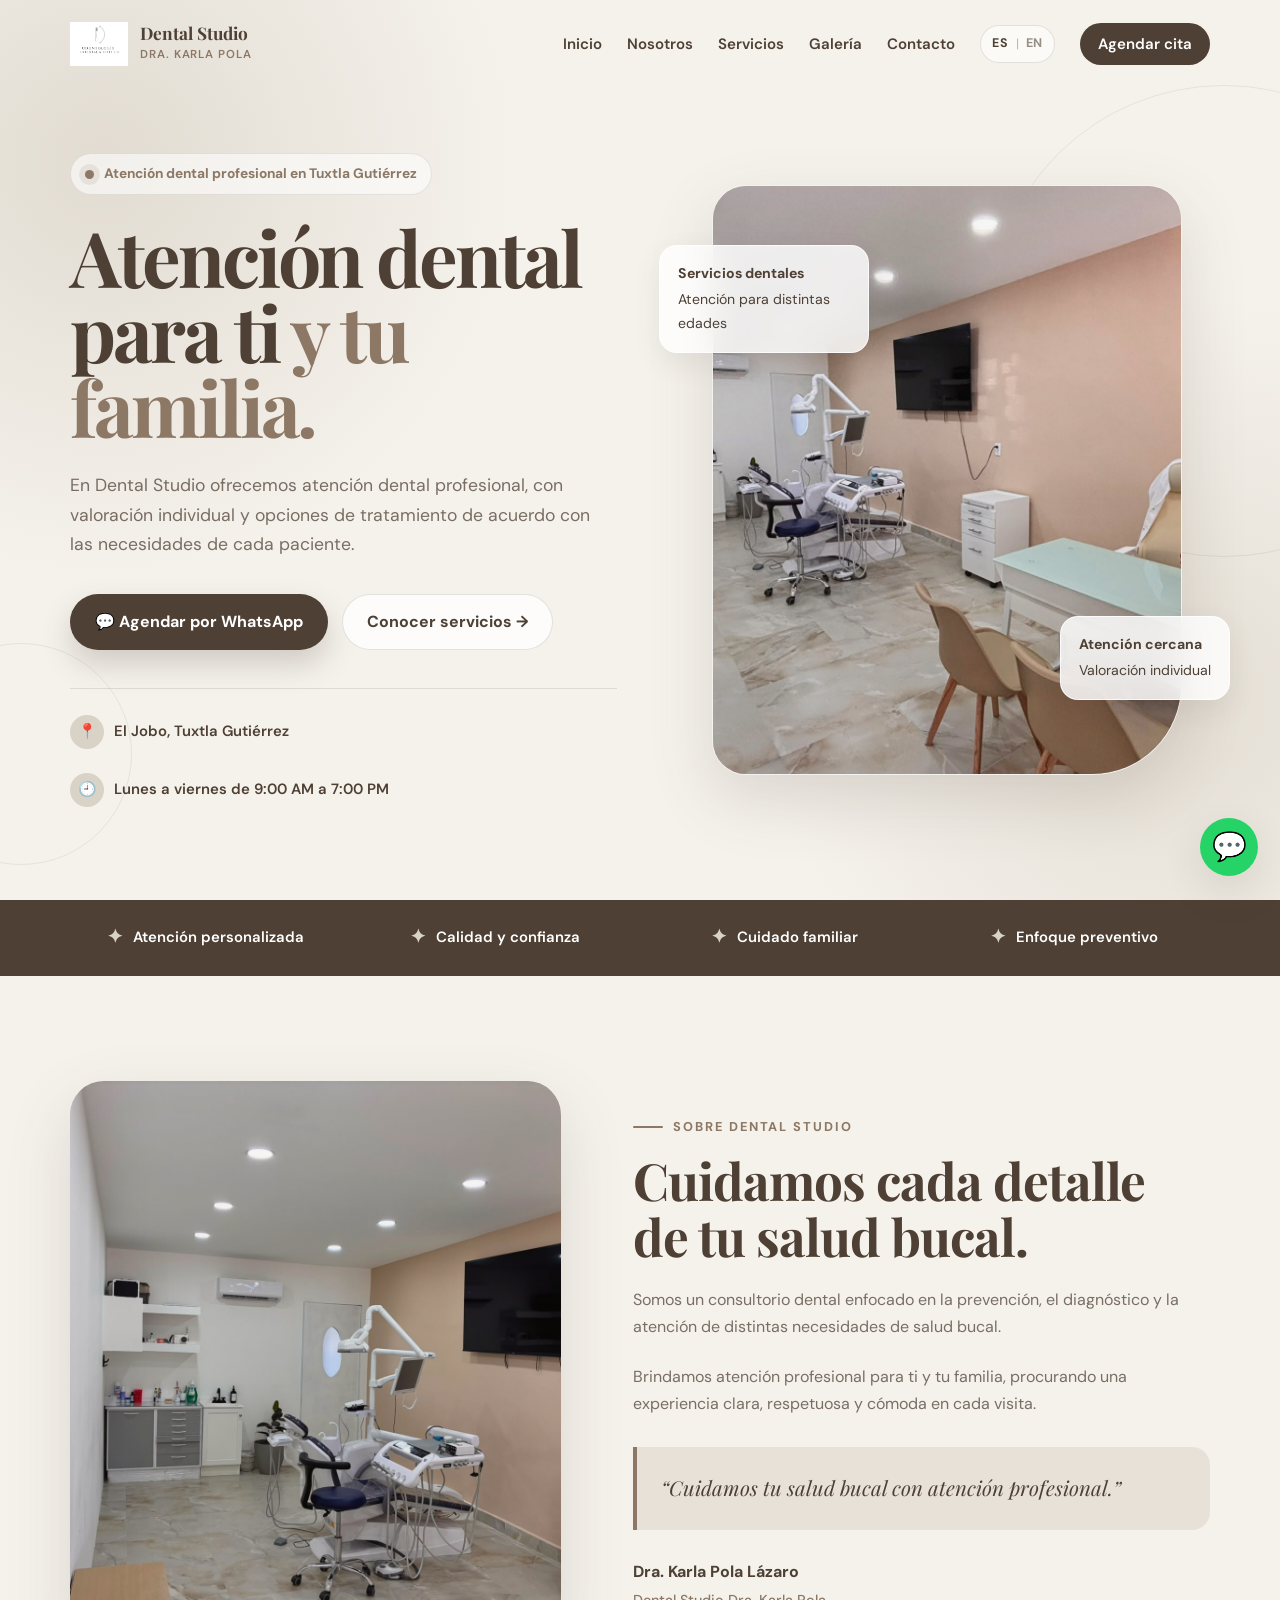
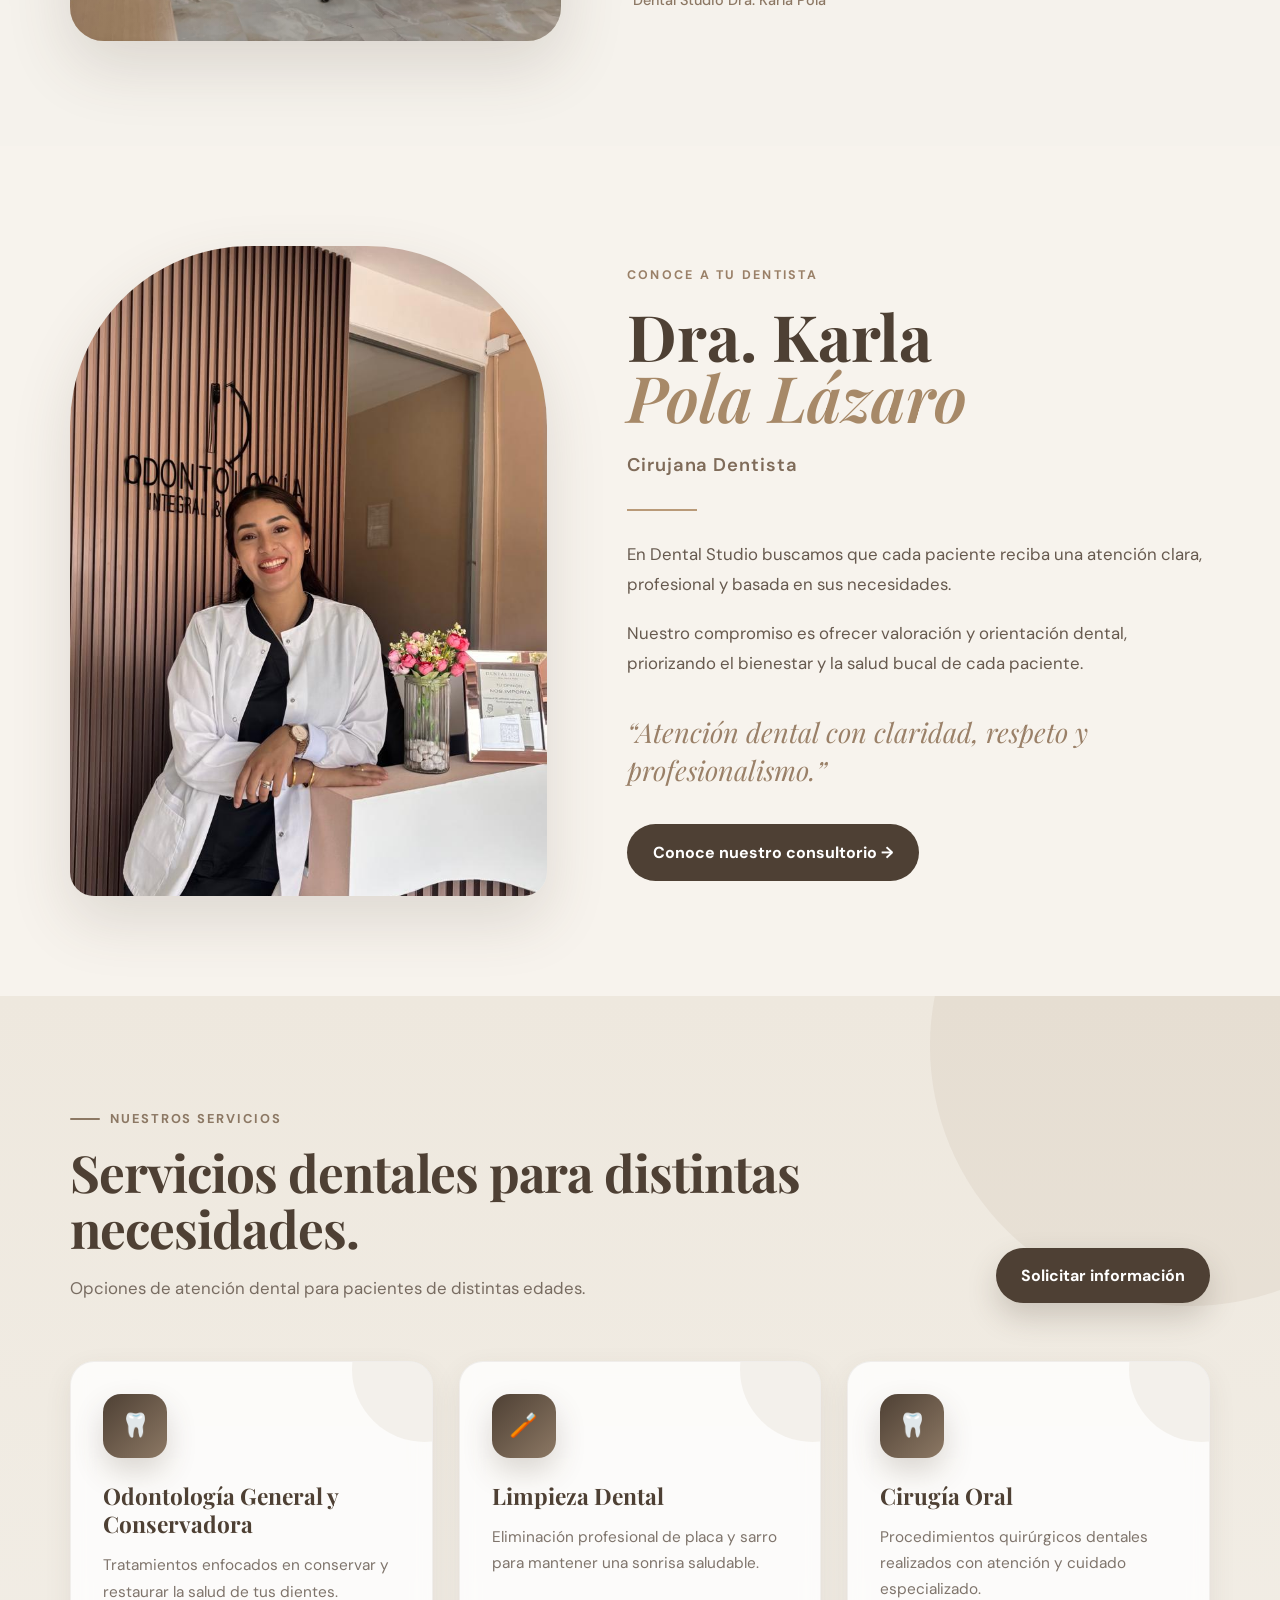
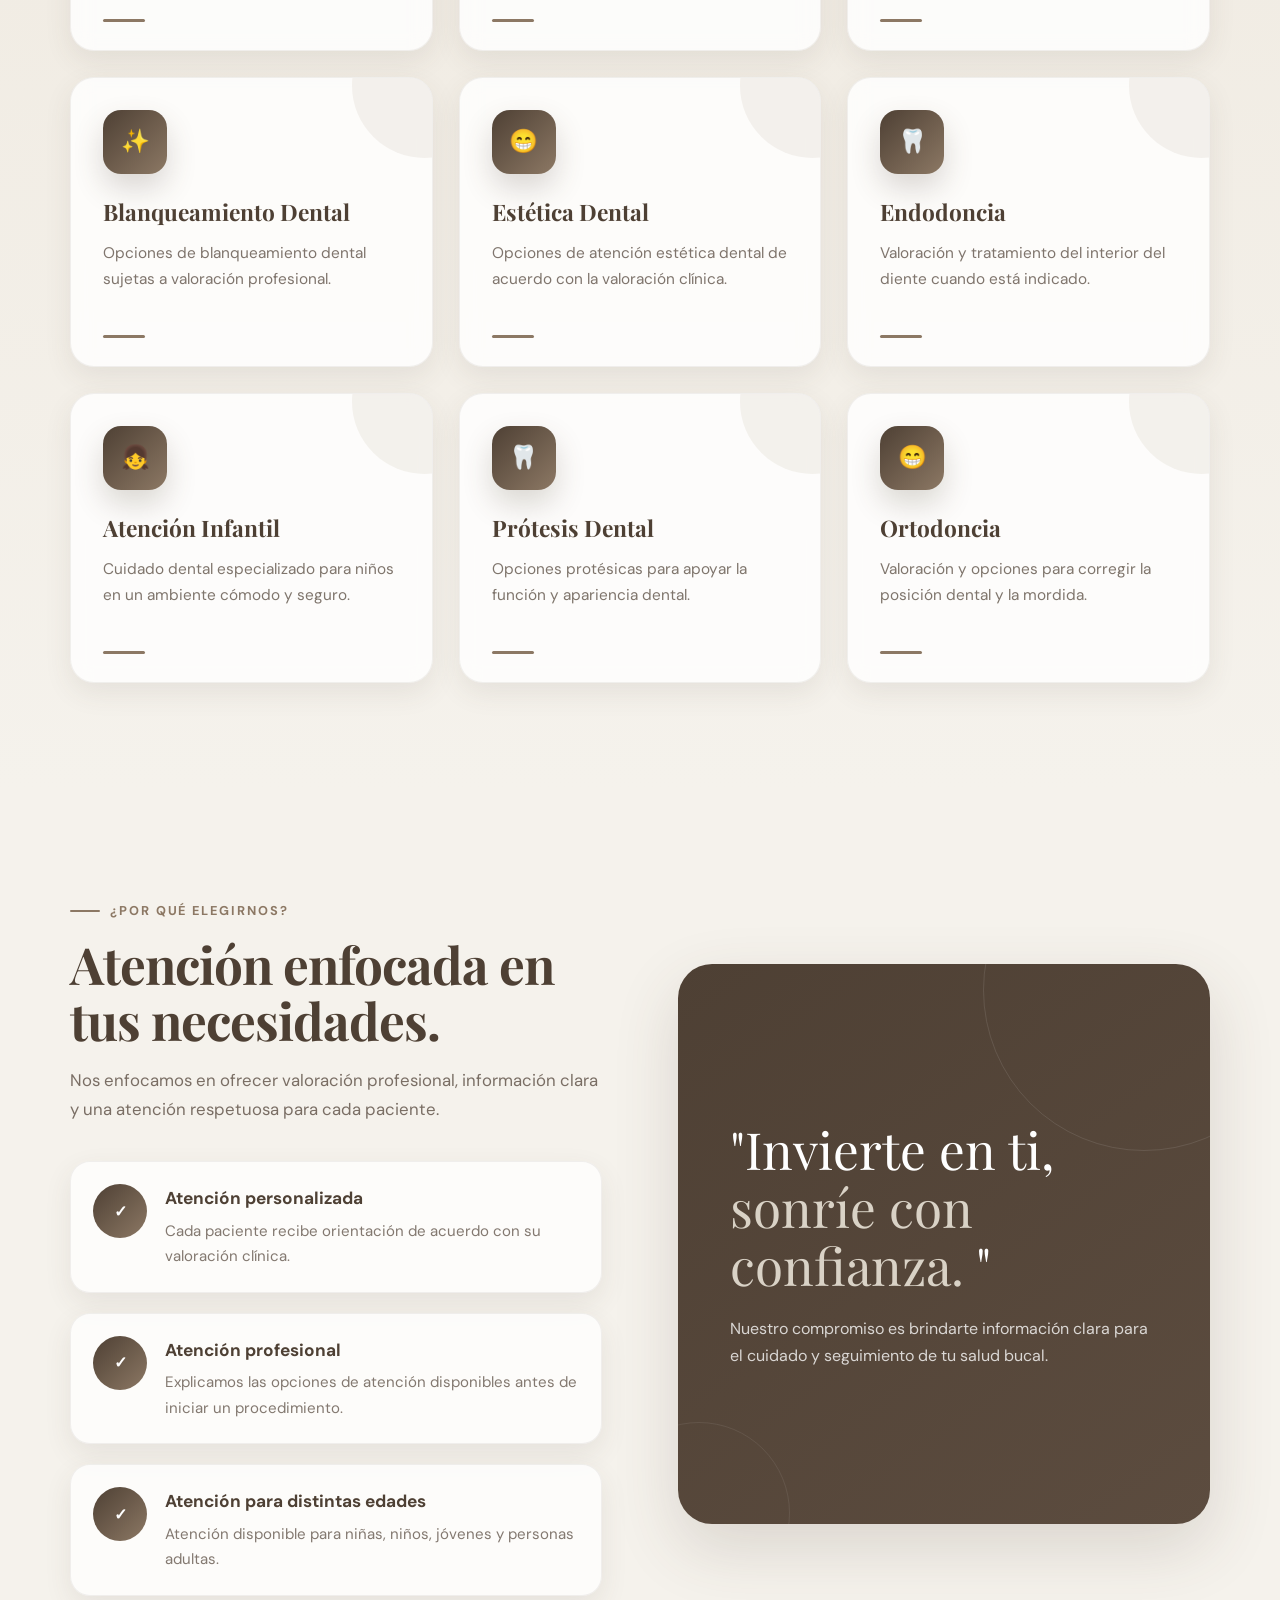
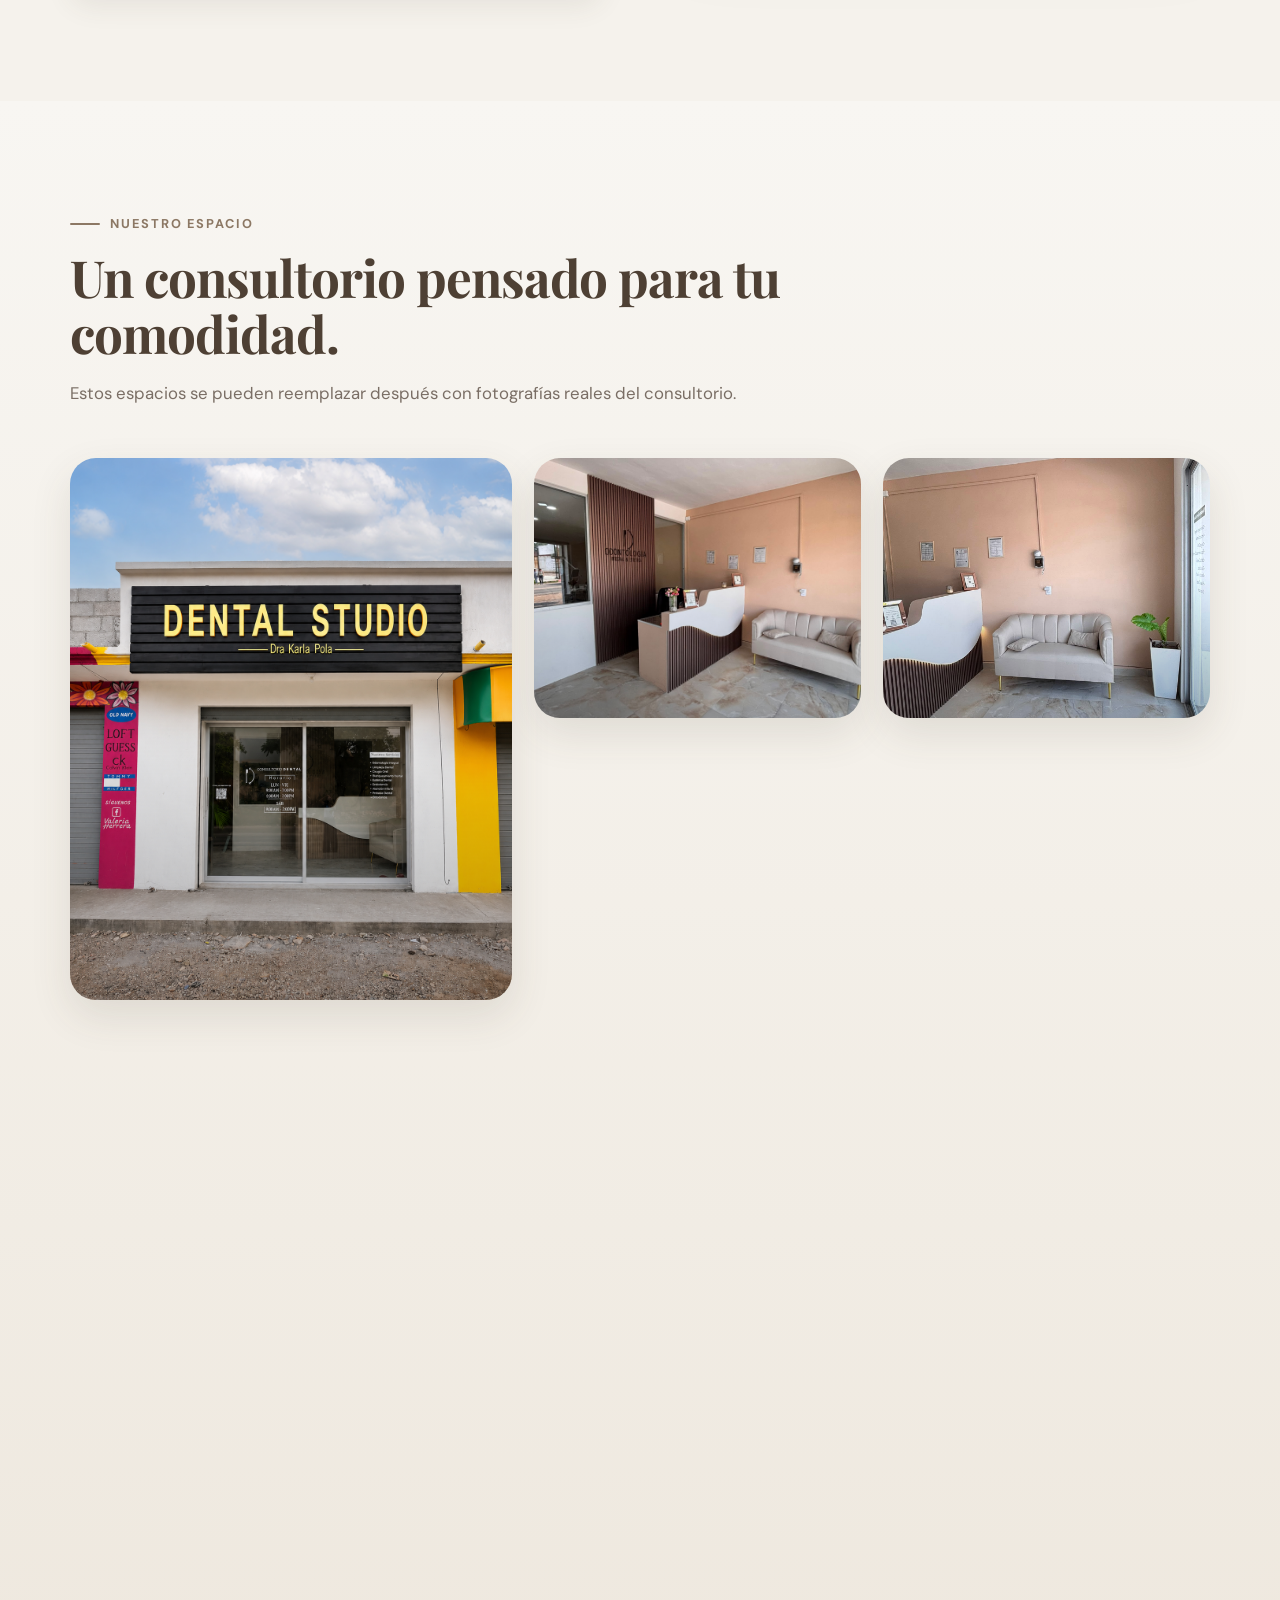
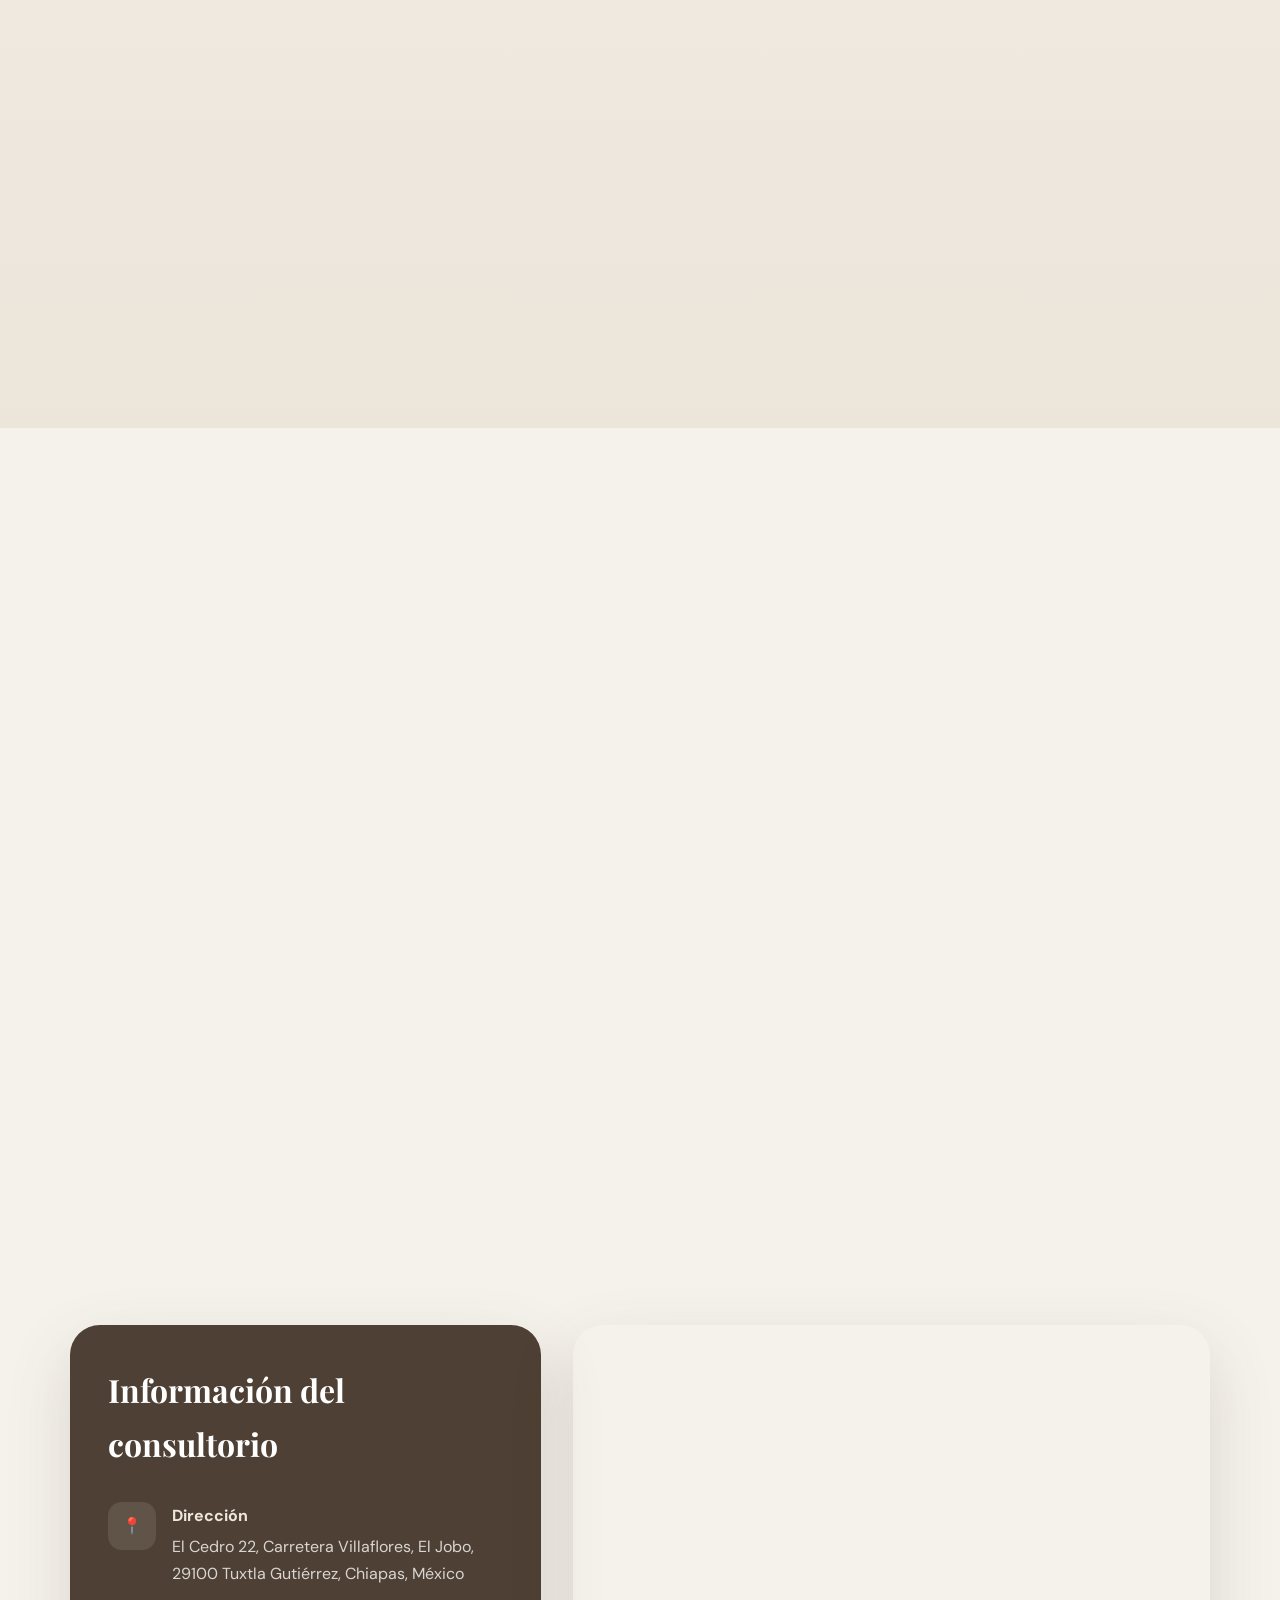
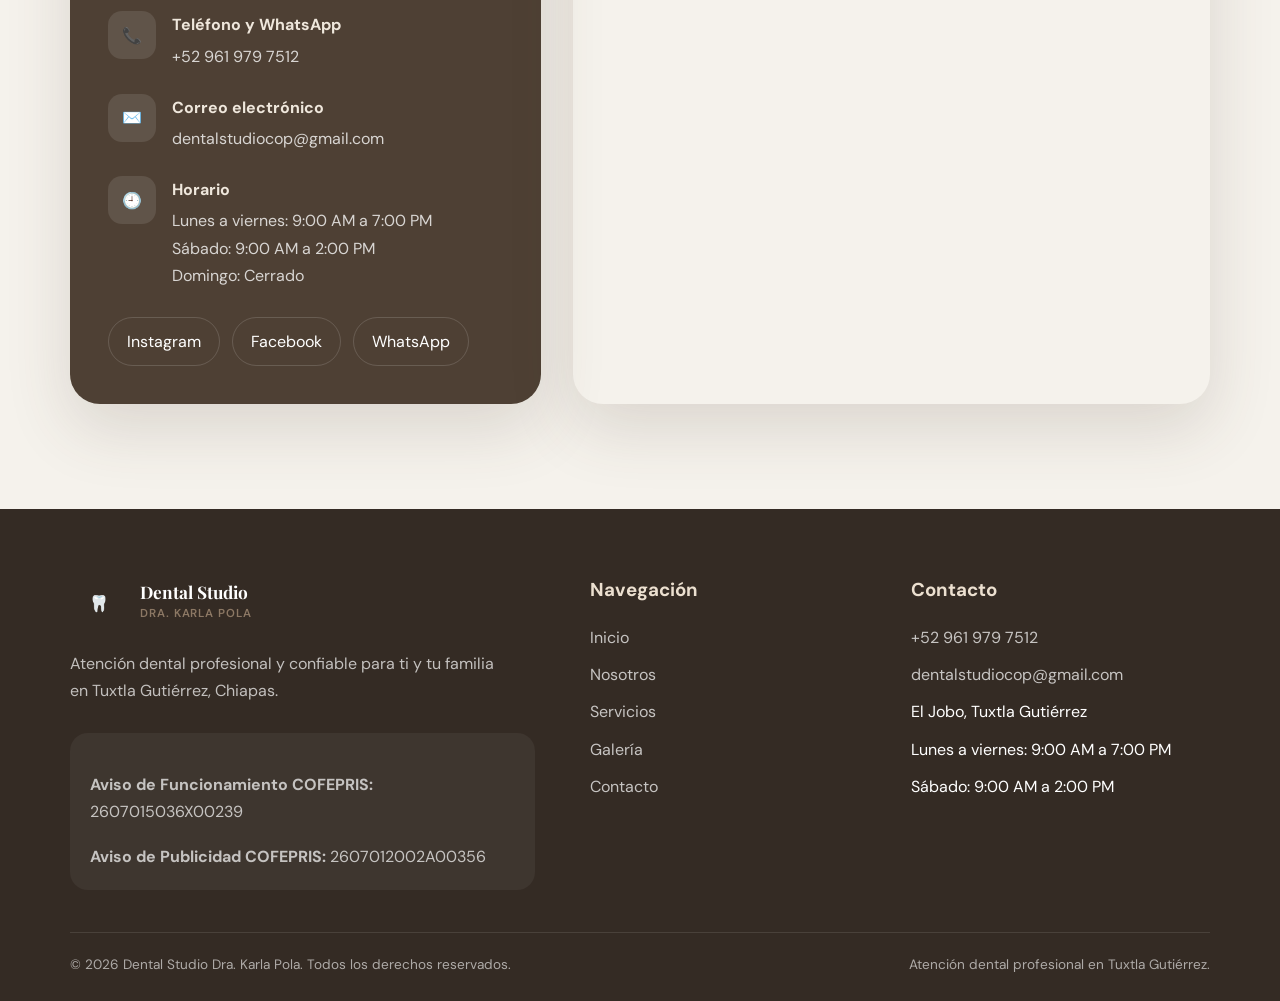
==== index.html @ 4180e94c "Update image paths to remove 'images/' prefix" ====
<!DOCTYPE html>
<html lang="es">

<head>

    <meta charset="UTF-8">

    <meta name="viewport" content="width=device-width, initial-scale=1.0">

    <title>
        Dental Studio Dra. Karla Pola | Dentista en Tuxtla Gutiérrez
    </title>

    <meta
        name="description"
        content="Dental Studio Dra. Karla Pola ofrece servicios dentales profesionales en Tuxtla Gutiérrez, Chiapas. Agenda tu cita por WhatsApp."
    >

    <meta
        name="keywords"
        content="dentista en Tuxtla Gutiérrez, clínica dental, limpieza dental, ortodoncia, endodoncia, blanqueamiento dental"
    >

    <meta name="author" content="Dental Studio Dra. Karla Pola">

    <meta name="robots" content="index, follow">

    <meta name="theme-color" content="#4e4034">

    <meta
        property="og:title"
        content="Dental Studio Dra. Karla Pola"
    >

    <meta
        property="og:description"
        content="Atención dental profesional y confiable para ti y tu familia."
    >

    <meta property="og:type" content="website">

    <meta property="og:locale" content="es_MX">

    <link rel="preconnect" href="https://fonts.googleapis.com">

    <link
        rel="preconnect"
        href="https://fonts.gstatic.com"
        crossorigin
    >

    <link
        href="https://fonts.googleapis.com/css2?family=DM+Sans:wght@400;500;600;700&family=Playfair+Display:wght@600;700&display=swap"
        rel="stylesheet"
    >

    <link rel="stylesheet" href="style.css">

</head>

<body>

    <!-- Encabezado y menú -->

    <header class="site-header" id="header">

        <div class="container navbar">

            <a href="#inicio" class="brand">

      <div class="brand-mark">
    <img src="logo-simbolo.png" alt="Logo de Dental Studio Dra. Karla Pola">
</div>

                <div class="brand-text">

                    <strong>
                        Dental Studio
                    </strong>

                    <span>
                        Dra. Karla Pola
                    </span>

                </div>

            </a>

            <button
                class="menu-toggle"
                id="menuToggle"
                aria-label="Abrir menú"
                aria-expanded="false"
            >

                <span id="menuIcon">
                    ☰
                </span>

            </button>

            <nav aria-label="Navegación principal">

                <ul class="nav-links" id="navLinks">

                    <li>
                        <a href="#inicio">
                            Inicio
                        </a>
                    </li>

                    <li>
                        <a href="#nosotros">
                            Nosotros
                        </a>
                    </li>

                    <li>
                        <a href="#servicios">
                            Servicios
                        </a>
                    </li>

                    <li>
                        <a href="#galeria">
                            Galería
                        </a>
                    </li>

                    <li>
                        <a href="#contacto">
                            Contacto
                        </a>
                    </li>
<li class="language-switcher">

    <a
        href="index.html"
        class="language-link active"
        lang="es"
        aria-current="page"
    >
        ES
    </a>

    <span aria-hidden="true">|</span>

    <a
        href="en.html"
        class="language-link"
        lang="en"
    >
        EN
    </a>

</li>
                    <li>

                        <a
                            class="nav-appointment"
                            href="https://wa.me/529619797512?text=Hola%2C%20me%20gustaría%20agendar%20una%20cita%20en%20Dental%20Studio."
                            target="_blank"
                            rel="noopener"
                        >

                            Agendar cita

                        </a>

                    </li>

                </ul>

            </nav>

        </div>

    </header>


    <main>

        <!-- Sección principal -->

        <section class="hero" id="inicio">

            <div class="container hero-grid">

                <div class="hero-content reveal">

                    <div class="hero-badge">

                        <span class="hero-badge-dot"></span>

                        Atención dental profesional en Tuxtla Gutiérrez

                    </div>

                    <h1>

                        Atención dental para ti

                        <span>
                            y tu familia.
                        </span>

                    </h1>

                    <p class="hero-description">

                        En Dental Studio ofrecemos atención dental profesional,
                        con valoración individual y opciones de tratamiento
                        de acuerdo con las necesidades de cada paciente.

                    </p>

                    <div class="hero-actions">

                        <a
                            class="btn btn-primary"
                            href="https://wa.me/529619797512?text=Hola%2C%20me%20gustaría%20agendar%20una%20cita%20en%20Dental%20Studio."
                            target="_blank"
                            rel="noopener"
                        >

                            💬 Agendar por WhatsApp

                        </a>

                        <a
                            class="btn btn-secondary"
                            href="#servicios"
                        >

                            Conocer servicios →

                        </a>

                    </div>

                    <div class="hero-info">

                        <div class="hero-info-item">

                            <span class="hero-info-icon">
                                📍
                            </span>

                            El Jobo, Tuxtla Gutiérrez

                        </div>

                        <div class="hero-info-item">

                            <span class="hero-info-icon">
                                🕘
                            </span>

                            Lunes a viernes de 9:00 AM a 7:00 PM

                        </div>

                    </div>

                </div>


                <div class="hero-art reveal">

                    <div class="hero-card-main">

    <img
        src="consultorio-principal.jpg"
        alt="Interior del consultorio Dental Studio Dra. Karla Pola"
        class="hero-photo"
    >


                    </div>

                    <div class="floating-card floating-one">

                        <strong>
                            Servicios dentales
                        </strong>

                        Atención para distintas edades

                    </div>

                    <div class="floating-card floating-two">

                        <strong>
                            Atención cercana
                        </strong>

                        Valoración individual

                    </div>

                </div>

            </div>

        </section>


        <!-- Franja de beneficios -->

        <section class="trust-strip">

            <div class="container trust-list">

                <div class="trust-item">

                    <span>
                        ✦
                    </span>

                    Atención personalizada

                </div>

                <div class="trust-item">

                    <span>
                        ✦
                    </span>

                    Calidad y confianza

                </div>

                <div class="trust-item">

                    <span>
                        ✦
                    </span>

                    Cuidado familiar

                </div>

                <div class="trust-item">

                    <span>
                        ✦
                    </span>

                    Enfoque preventivo

                </div>

            </div>

        </section>


        <!-- Sección sobre el consultorio -->

        <section class="section" id="nosotros">

            <div class="container about-grid">

                <div class="about-visual reveal">

    <img
        src="equipo-dental.jpg"
        alt="Área clínica de Dental Studio Dra. Karla Pola"
        class="about-photo"
    >

</div>

                <div class="about-content reveal">

                    <span class="section-kicker">

                        Sobre Dental Studio

                    </span>

                    <h2 class="section-title">

                        Cuidamos cada detalle de tu salud bucal.

                    </h2>

                    <p>

                        Somos un consultorio dental enfocado en la prevención,
                        el diagnóstico y la atención de distintas necesidades
                        de salud bucal.

                    </p>

                    <p>

                        Brindamos atención profesional para ti y tu familia,
                        procurando una experiencia clara, respetuosa y cómoda
                        en cada visita.

                    </p>

                    <div class="signature">

                        “Cuidamos tu salud bucal con atención profesional.”

                    </div>

                    <div class="doctor-name">

                        Dra. Karla Pola Lázaro

                        <span>

                            Dental Studio Dra. Karla Pola

                        </span>

                    </div>

                </div>

            </div>

        </section>
<!-- ========================================
     CONOCE A LA DRA. KARLA POLA
========================================= -->

<section class="dentista-section" id="dentista">
    <div class="container dentista-container">

        <!-- Fotografía -->
        <div class="dentista-foto">
            <img
                src="dra-karla-pola.jpg"
                alt="Dra. Karla Pola en Dental Studio"
            >
        </div>

        <!-- Información -->
        <div class="dentista-info">

            <span class="dentista-etiqueta">
                CONOCE A TU DENTISTA
            </span>

            <h2>
                Dra. Karla<br>
                <em>Pola Lázaro</em>
            </h2>

            <p class="dentista-titulo">
                Cirujana Dentista
            </p>

            <div class="dentista-linea"></div>

            <p class="dentista-descripcion">
                En Dental Studio buscamos que cada paciente reciba una atención
                clara, profesional y basada en sus necesidades.
            </p>

            <p class="dentista-descripcion">
                Nuestro compromiso es ofrecer valoración y orientación dental,
                priorizando el bienestar y la salud bucal de cada paciente.
            </p>

            <blockquote>
                “Atención dental con claridad, respeto y profesionalismo.”
            </blockquote>

            <a href="#contacto" class="dentista-boton">
                Conoce nuestro consultorio →
            </a>

        </div>

    </div>
</section>
        <!-- =========================
             SERVICIOS
        ========================== -->

        <section class="section services-section" id="servicios">

            <div class="container">

                <div class="services-header reveal">

                    <div>

                        <span class="section-kicker">
                            Nuestros Servicios
                        </span>

                        <h2 class="section-title">
                            Servicios dentales para distintas necesidades.
                        </h2>

                        <p class="section-text">
                            Opciones de atención dental para pacientes de distintas edades.
                        </p>

                    </div>

                    <a
                        href="https://wa.me/529619797512"
                        target="_blank"
                        class="btn btn-primary">

                        Solicitar información

                    </a>

                </div>


                <div class="services-grid">

                    <div class="card reveal">

                        <div class="service-icon">🦷</div>

                        <h3>Odontología General y Conservadora</h3>

                        <p>
                            Tratamientos enfocados en conservar y restaurar la salud de tus dientes.
                        </p>

                    </div>


                    <div class="card reveal">

                        <div class="service-icon">🪥</div>

                        <h3>Limpieza Dental</h3>

                        <p>
                            Eliminación profesional de placa y sarro para mantener una sonrisa saludable.
                        </p>

                    </div>


                    <div class="card reveal">

                        <div class="service-icon">🦷</div>

                        <h3>Cirugía Oral</h3>

                        <p>
                            Procedimientos quirúrgicos dentales realizados con atención y cuidado especializado.
                        </p>

                    </div>


                    <div class="card reveal">

                        <div class="service-icon">✨</div>

                        <h3>Blanqueamiento Dental</h3>

                        <p>
                            Opciones de blanqueamiento dental sujetas a valoración profesional.
                        </p>

                    </div>


                    <div class="card reveal">

                        <div class="service-icon">😁</div>

                        <h3>Estética Dental</h3>

                        <p>
                            Opciones de atención estética dental de acuerdo con la valoración clínica.
                        </p>

                    </div>


                    <div class="card reveal">

                        <div class="service-icon">🦷</div>

                        <h3>Endodoncia</h3>

                        <p>
                            Valoración y tratamiento del interior del diente cuando está indicado.
                        </p>

                    </div>


                    <div class="card reveal">

                        <div class="service-icon">👧</div>

                        <h3>Atención Infantil</h3>

                        <p>
                            Cuidado dental especializado para niños en un ambiente cómodo y seguro.
                        </p>

                    </div>


                    <div class="card reveal">

                        <div class="service-icon">🦷</div>

                        <h3>Prótesis Dental</h3>

                        <p>
                            Opciones protésicas para apoyar la función y apariencia dental.
                        </p>

                    </div>


                    <div class="card reveal">

                        <div class="service-icon">😁</div>

                        <h3>Ortodoncia</h3>

                        <p>
                            Valoración y opciones para corregir la posición dental y la mordida.
                        </p>

                    </div>

                </div>

            </div>

        </section>


        <!-- =========================
             ¿POR QUÉ ELEGIRNOS?
        ========================== -->

        <section class="section">

            <div class="container benefits-grid">

                <div class="reveal">

                    <span class="section-kicker">

                        ¿Por qué elegirnos?

                    </span>

                    <h2 class="section-title">

                        Atención enfocada en tus necesidades.

                    </h2>

                    <p class="section-text">

                        Nos enfocamos en ofrecer valoración profesional,
                        información clara y una atención respetuosa
                        para cada paciente.

                    </p>

                    <div class="benefit-list">

                        <div class="benefit-item">

                            <div class="benefit-number">

                                ✓

                            </div>

                            <div>

                                <h3>

                                    Atención personalizada

                                </h3>

                                <p>

                                    Cada paciente recibe orientación de acuerdo con su valoración clínica.

                                </p>

                            </div>

                        </div>


                        <div class="benefit-item">

                            <div class="benefit-number">

                                ✓

                            </div>

                            <div>

                                <h3>

                                    Atención profesional

                                </h3>

                                <p>

                                    Explicamos las opciones de atención disponibles antes de iniciar un procedimiento.

                                </p>

                            </div>

                        </div>


                        <div class="benefit-item">

                            <div class="benefit-number">

                                ✓

                            </div>

                            <div>

                                <h3>

                                    Atención para distintas edades

                                </h3>

                                <p>

                                    Atención disponible para niñas, niños, jóvenes y personas adultas.

                                </p>

                            </div>

                        </div>

                    </div>

                </div>


                <div class="benefit-visual reveal">

                    <div class="large-quote">

                        "Invierte en ti,

                        <span>

                            sonríe con confianza.

                        </span>"

                    </div>

                    <p>

                        Nuestro compromiso es brindarte información clara
                        para el cuidado y seguimiento
                        de tu salud bucal.

                    </p>

                </div>

            </div>

        </section>
        <!-- =========================
             GALERÍA
        ========================== -->

        <section class="section gallery-section" id="galeria">

            <div class="container">

                <div class="reveal">

                    <span class="section-kicker">
                        Nuestro espacio
                    </span>

                    <h2 class="section-title">
                        Un consultorio pensado para tu comodidad.
                    </h2>

                    <p class="section-text">
                        Estos espacios se pueden reemplazar después con fotografías reales del consultorio.
                    </p>

                </div>


                <div class="gallery-grid">
<div class="gallery-item reveal">

    <img
        src="fachada.jpg"
        alt="Fachada de Dental Studio Dra. Karla Pola"
        class="gallery-photo"
    >

</div>

    <div class="gallery-item reveal">

        <img
            src="recepcion.jpg"
            alt="Recepción de Dental Studio Dra. Karla Pola"
            class="gallery-photo"
        >

    </div>

    <div class="gallery-item reveal">

        <img
            src="sala-espera.jpg"
            alt="Sala de espera de Dental Studio"
            class="gallery-photo"
        >

    </div>

    <div class="gallery-item reveal">

        <img
            src="escritorio.jpg"
            alt="Área de consulta y escritorio"
            class="gallery-photo"
        >

    </div>

    <div class="gallery-item reveal">

        <img
            src="sillas-espejo.jpg"
            alt="Área de espera con sillas y decoración"
            class="gallery-photo"
        >

    </div>

</div>
        </section>


        <!-- =========================
             LLAMADA A LA ACCIÓN
        ========================== -->

        <section class="section">

            <div class="container">

                <div class="cta-wrap reveal">

                    <div class="cta-content">

                        <h2>
                            Agenda una valoración dental.
                        </h2>

                        <p>
                            Comunícate por WhatsApp para solicitar información
                            o agendar una valoración en Dental Studio Dra. Karla Pola.
                        </p>

                        <a
                            class="btn btn-primary"
                            href="https://wa.me/529619797512?text=Hola%2C%20me%20gustaría%20agendar%20una%20cita."
                            target="_blank"
                            rel="noopener"
                        >

                            💬 Agendar ahora

                        </a>

                    </div>

                </div>

            </div>

        </section>


        <!-- =========================
             CONTACTO
        ========================== -->

        <section class="section" id="contacto">

            <div class="container">

                <div class="reveal">

                    <span class="section-kicker">
                        Contacto y ubicación
                    </span>

                    <h2 class="section-title">
                        Estamos listos para atenderte.
                    </h2>

                    <p class="section-text">
                        Visítanos en El Jobo, Tuxtla Gutiérrez,
                        o comunícate directamente por teléfono,
                        WhatsApp o correo electrónico.
                    </p>

                </div>


                <div class="contact-grid">

                    <div class="contact-panel reveal">

                        <h3>
                            Información del consultorio
                        </h3>


                        <div class="contact-list">

                            <div class="contact-item">

                                <div class="contact-icon">
                                    📍
                                </div>

                                <div>

                                    <strong>
                                        Dirección
                                    </strong>

                                    <span>
                                        El Cedro 22, Carretera Villaflores,
                                        El Jobo, 29100 Tuxtla Gutiérrez,
                                        Chiapas, México
                                    </span>

                                </div>

                            </div>


                            <div class="contact-item">

                                <div class="contact-icon">
                                    📞
                                </div>

                                <div>

                                    <strong>
                                        Teléfono y WhatsApp
                                    </strong>

                                    <a href="tel:+529619797512">
                                        +52 961 979 7512
                                    </a>

                                </div>

                            </div>


                            <div class="contact-item">

                                <div class="contact-icon">
                                    ✉️
                                </div>

                                <div>

                                    <strong>
                                        Correo electrónico
                                    </strong>

                                    <a href="mailto:dentalstudiocop@gmail.com">
                                        dentalstudiocop@gmail.com
                                    </a>

                                </div>

                            </div>


                            <div class="contact-item">

                                <div class="contact-icon">
                                    🕘
                                </div>

                                <div>

                                    <strong>
                                        Horario
                                    </strong>

                                    <span>

                                        Lunes a viernes:
                                        9:00 AM a 7:00 PM

                                        <br>

                                        Sábado:
                                        9:00 AM a 2:00 PM

                                        <br>

                                        Domingo:
                                        Cerrado

                                    </span>

                                </div>

                            </div>

                        </div>


                        <div class="social-links">

                            <a
                                class="social-link"
                                href="https://www.instagram.com/dentalstudio_drakarlapola?utm_source=qr"
                                target="_blank"
                                rel="noopener"
                            >

                                Instagram

                            </a>


                            <a
                                class="social-link"
                                href="https://www.facebook.com/share/1AmWBhHRGw/?mibextid=wwXIfr"
                                target="_blank"
                                rel="noopener"
                            >

                                Facebook

                            </a>


                            <a
                                class="social-link"
                                href="https://wa.me/529619797512"
                                target="_blank"
                                rel="noopener"
                            >

                                WhatsApp

                            </a>

                        </div>

                    </div>


                    <div class="map-panel reveal">

                        <iframe
                            src="https://www.google.com/maps/embed?pb=!1m18!1m12!1m3!1d3821.4355784479726!2d-93.11124862457578!3d16.705104522101074!2m3!1f0!2f0!3f0!3m2!1i1024!2i768!4f13.1!3m3!1m2!1s0x85ecd97ac8fa0645%3A0x7b924d3f3253e0d6!2sDENTAL%20STUDIO%20DRA%20KARLA%20POLA!5e0!3m2!1sen!2sus!4v1783814371559!5m2!1sen!2sus"
                            width="600"
                            height="450"
                            style="border:0;"
                            allowfullscreen=""
                            loading="lazy"
                            referrerpolicy="strict-origin-when-cross-origin"
                            title="Ubicación de Dental Studio Dra. Karla Pola">
                        </iframe>

                    </div>

                </div>

            </div>

        </section>

    </main>


    <!-- =========================
         PIE DE PÁGINA
    ========================== -->

    <footer>

        <div class="container">

            <div class="footer-grid">

                <div class="footer-brand">

                    <a href="#inicio" class="brand">

                        <div class="brand-mark">
                            🦷
                        </div>

                        <div class="brand-text">

                            <strong>
                                Dental Studio
                            </strong>

                            <span>
                                Dra. Karla Pola
                            </span>

                        </div>

                    </a>


                    <p>
                        Atención dental profesional y confiable
                        para ti y tu familia en Tuxtla Gutiérrez,
                        Chiapas.
                    </p>


                    <div class="legal-notices">

                        <p>

                            <strong>
                                Aviso de Funcionamiento COFEPRIS:
                            </strong>

                            2607015036X00239

                        </p>

                        <p>

                            <strong>
                                Aviso de Publicidad COFEPRIS:
                            </strong>

                            2607012002A00356

                        </p>

                    </div>

                </div>


                <div>

                    <h3 class="footer-title">
                        Navegación
                    </h3>

                    <ul class="footer-links">

                        <li>
                            <a href="#inicio">
                                Inicio
                            </a>
                        </li>

                        <li>
                            <a href="#nosotros">
                                Nosotros
                            </a>
                        </li>

                        <li>
                            <a href="#servicios">
                                Servicios
                            </a>
                        </li>

                        <li>
                            <a href="#galeria">
                                Galería
                            </a>
                        </li>

                        <li>
                            <a href="#contacto">
                                Contacto
                            </a>
                        </li>

                    </ul>

                </div>


                <div>

                    <h3 class="footer-title">
                        Contacto
                    </h3>

                    <ul class="footer-links">

                        <li>

                            <a href="tel:+529619797512">
                                +52 961 979 7512
                            </a>

                        </li>

                        <li>

                            <a href="mailto:dentalstudiocop@gmail.com">
                                dentalstudiocop@gmail.com
                            </a>

                        </li>

                        <li>
                            El Jobo, Tuxtla Gutiérrez
                        </li>

                        <li>
                            Lunes a viernes: 9:00 AM a 7:00 PM
                        </li>

                        <li>
                            Sábado: 9:00 AM a 2:00 PM
                        </li>

                    </ul>

                </div>

            </div>


            <div class="footer-bottom">

                <span>

                    © <span id="currentYear"></span>
                    Dental Studio Dra. Karla Pola.
                    Todos los derechos reservados.

                </span>

                <span>
                    Atención dental profesional en Tuxtla Gutiérrez.
                </span>

            </div>

        </div>

    </footer>


    <!-- Botón para regresar arriba -->

    <button
        class="back-to-top"
        id="backToTop"
        aria-label="Volver arriba"
    >

        ↑

    </button>


    <!-- Botón flotante de WhatsApp -->

    <a
        class="whatsapp-float"
        href="https://wa.me/529619797512?text=Hola%2C%20me%20gustaría%20solicitar%20información."
        target="_blank"
        rel="noopener"
        aria-label="Contactar por WhatsApp"
    >

        💬

    </a>


    <script src="script.js"></script>

</body>

</html>
---- style.css ----
/* ========================================
   VARIABLES Y COLORES
======================================== */

:root {
    --ivory: #f5f2ec;
    --cream: #eee8de;
    --stone: #b7a996;
    --walnut: #8c7864;
    --greige: #d9d2c6;
    --mocha: #4e4034;
    --dark-mocha: #392f27;
    --white: #ffffff;

    --text-soft: rgba(78, 64, 52, 0.74);
    --border-soft: rgba(78, 64, 52, 0.1);

    --shadow-large:
        0 24px 65px rgba(78, 64, 52, 0.16);

    --shadow-medium:
        0 16px 40px rgba(78, 64, 52, 0.12);

    --shadow-small:
        0 10px 28px rgba(78, 64, 52, 0.09);

    --radius-large: 34px;
    --radius-medium: 24px;
    --radius-small: 16px;

    --transition: 0.35s ease;
}


/* ========================================
   REINICIO GENERAL
======================================== */

* {
    margin: 0;
    padding: 0;
    box-sizing: border-box;
}


html {
    scroll-behavior: smooth;
    scroll-padding-top: 95px;
}


body {
    font-family: "DM Sans", Arial, sans-serif;
    background-color: var(--ivory);
    color: var(--mocha);
    line-height: 1.7;
    overflow-x: hidden;
}


body.menu-open {
    overflow: hidden;
}


img {
    display: block;
    width: 100%;
    max-width: 100%;
}


a {
    color: inherit;
    text-decoration: none;
}


button,
input,
textarea,
select {
    font: inherit;
}


ul {
    list-style: none;
}


/* ========================================
   CONTENEDORES Y SECCIONES
======================================== */

.container {
    width: min(1140px, calc(100% - 40px));
    margin-left: auto;
    margin-right: auto;
}


.section {
    position: relative;
    padding: 105px 0;
}


.section-kicker {
    display: inline-flex;
    align-items: center;
    gap: 10px;
    margin-bottom: 14px;
    color: var(--walnut);
    font-size: 0.8rem;
    font-weight: 700;
    letter-spacing: 0.15em;
    text-transform: uppercase;
}


.section-kicker::before {
    content: "";
    width: 30px;
    height: 2px;
    border-radius: 999px;
    background-color: var(--walnut);
}


.section-title {
    max-width: 760px;
    font-family: "Playfair Display", Georgia, serif;
    font-size: clamp(2.2rem, 4vw, 3.8rem);
    line-height: 1.1;
    letter-spacing: -0.02em;
    color: var(--mocha);
}


.section-text {
    max-width: 720px;
    margin-top: 18px;
    color: var(--text-soft);
    font-size: 1.05rem;
}


/* ========================================
   BOTONES
======================================== */

.btn {
    display: inline-flex;
    align-items: center;
    justify-content: center;
    gap: 10px;
    min-height: 52px;
    padding: 13px 24px;
    border: 1px solid transparent;
    border-radius: 999px;
    font-weight: 700;
    cursor: pointer;

    transition:
        transform var(--transition),
        box-shadow var(--transition),
        background-color var(--transition),
        color var(--transition);
}


.btn:hover {
    transform: translateY(-3px);
}


.btn-primary {
    background-color: var(--mocha);
    color: var(--white);
    box-shadow:
        0 14px 30px rgba(78, 64, 52, 0.22);
}


.btn-primary:hover {
    background-color: var(--dark-mocha);
    box-shadow:
        0 18px 38px rgba(78, 64, 52, 0.28);
}


.btn-secondary {
    background-color: rgba(255, 255, 255, 0.76);
    color: var(--mocha);
    border-color: rgba(78, 64, 52, 0.14);
    backdrop-filter: blur(12px);
}


.btn-secondary:hover {
    background-color: var(--white);
}


/* ========================================
   ENCABEZADO
======================================== */

.site-header {
    position: fixed;
    top: 0;
    left: 0;
    right: 0;
    z-index: 1000;
    padding: 15px 0;

    transition:
        padding var(--transition),
        background-color var(--transition),
        box-shadow var(--transition);
}


.site-header.scrolled {
    padding: 10px 0;
    background-color: rgba(245, 242, 236, 0.92);
    backdrop-filter: blur(18px);
    box-shadow:
        0 8px 30px rgba(78, 64, 52, 0.08);
}


.navbar {
    display: flex;
    align-items: center;
    justify-content: space-between;
    gap: 30px;
}


/* ========================================
   LOGO Y NOMBRE
======================================== */

.brand {
    display: flex;
    align-items: center;
    gap: 12px;
    min-width: 230px;
}


.brand-mark {
    width: 58px;
    height: 58px;
    display: flex;
    align-items: center;
    justify-content: center;
    flex-shrink: 0;
}

.brand-mark img {
    width: 100%;
    height: 100%;
    object-fit: contain;
    display: block;
}

.brand-text strong {
    display: block;
    font-family: "Playfair Display", Georgia, serif;
    font-size: 1.08rem;
    line-height: 1.1;
}


.brand-text span {
    display: block;
    margin-top: 3px;
    color: var(--walnut);
    font-size: 0.72rem;
    font-weight: 600;
    letter-spacing: 0.08em;
    text-transform: uppercase;
}


/* ========================================
   MENÚ
======================================== */

.nav-links {
    display: flex;
    align-items: center;
    gap: 25px;
}


.nav-links a {
    position: relative;
    font-size: 0.94rem;
    font-weight: 600;
}


.nav-links a:not(.nav-appointment)::after {
    content: "";
    position: absolute;
    left: 0;
    bottom: -7px;
    width: 0;
    height: 2px;
    border-radius: 999px;
    background-color: var(--walnut);
    transition: width var(--transition);
}


.nav-links a:hover::after {
    width: 100%;
}


.nav-appointment {
    padding: 11px 18px;
    border-radius: 999px;
    background-color: var(--mocha);
    color: var(--white);

    transition:
        transform var(--transition),
        background-color var(--transition),
        box-shadow var(--transition);
}


.nav-appointment:hover {
    transform: translateY(-2px);
    background-color: var(--dark-mocha);
    box-shadow:
        0 12px 28px rgba(78, 64, 52, 0.2);
}


.menu-toggle {
    width: 46px;
    height: 46px;
    display: none;
    place-items: center;
    border: none;
    border-radius: 50%;
    background-color: var(--white);
    color: var(--mocha);
    box-shadow: var(--shadow-small);
    cursor: pointer;
}


/* ========================================
   ANIMACIONES GENERALES
======================================== */

.reveal {
    opacity: 0;
    transform: translateY(30px);

    transition:
        opacity 0.8s ease,
        transform 0.8s ease;
}


.reveal.visible {
    opacity: 1;
    transform: translateY(0);
}
/* ========================================
   PORTADA PRINCIPAL
======================================== */

.hero {
    min-height: 100vh;
    display: flex;
    align-items: center;
    position: relative;
    overflow: hidden;
    padding: 145px 0 85px;

    background:
        radial-gradient(
            circle at 8% 18%,
            rgba(217, 210, 198, 0.7),
            transparent 30%
        ),
        radial-gradient(
            circle at 92% 78%,
            rgba(183, 169, 150, 0.28),
            transparent 30%
        ),
        var(--ivory);
}


.hero::before,
.hero::after {
    content: "";
    position: absolute;
    border-radius: 50%;
    border: 1px solid rgba(78, 64, 52, 0.09);
}


.hero::before {
    width: 470px;
    height: 470px;
    top: 85px;
    right: -180px;
}


.hero::after {
    width: 220px;
    height: 220px;
    left: -90px;
    bottom: 35px;
}


.hero-grid {
    display: grid;
    grid-template-columns: 1.02fr 0.98fr;
    align-items: center;
    gap: 68px;
    position: relative;
    z-index: 1;
}


.hero-content {
    position: relative;
    z-index: 2;
}


.hero-badge {
    display: inline-flex;
    align-items: center;
    gap: 10px;
    padding: 8px 14px;
    border: 1px solid rgba(78, 64, 52, 0.12);
    border-radius: 999px;
    background-color: rgba(255, 255, 255, 0.58);
    color: var(--walnut);
    font-size: 0.86rem;
    font-weight: 700;
    backdrop-filter: blur(10px);
}


.hero-badge-dot {
    width: 9px;
    height: 9px;
    border-radius: 50%;
    background-color: var(--walnut);
    box-shadow:
        0 0 0 6px rgba(140, 120, 100, 0.13);
}


.hero h1 {
    max-width: 700px;
    margin-top: 24px;
    font-family: "Playfair Display", Georgia, serif;
    font-size: clamp(3rem, 6vw, 5.9rem);
    line-height: 0.98;
    letter-spacing: -0.04em;
}


.hero h1 span {
    color: var(--walnut);
}


.hero-description {
    max-width: 650px;
    margin-top: 26px;
    color: var(--text-soft);
    font-size: 1.1rem;
}


.hero-actions {
    display: flex;
    flex-wrap: wrap;
    gap: 14px;
    margin-top: 34px;
}


.hero-info {
    display: flex;
    flex-wrap: wrap;
    gap: 24px;
    margin-top: 38px;
    padding-top: 26px;
    border-top: 1px solid rgba(78, 64, 52, 0.13);
}


.hero-info-item {
    display: flex;
    align-items: center;
    gap: 10px;
    font-size: 0.93rem;
    font-weight: 600;
}


.hero-info-icon {
    width: 34px;
    height: 34px;
    display: grid;
    place-items: center;
    border-radius: 50%;
    background-color: var(--greige);
}


/* ========================================
   FOTO PRINCIPAL DEL CONSULTORIO
======================================== */

.hero-art {
    min-height: 590px;
    position: relative;
    display: grid;
    place-items: center;
}


.hero-card-main {
    width: min(470px, 100%);
    height: 590px;
    position: relative;
    overflow: hidden;
    border: 1px solid rgba(255, 255, 255, 0.72);
    border-radius: 34px 34px 90px 34px;
    background-color: var(--greige);
    box-shadow: var(--shadow-large);
}


.hero-card-main::before {
    content: "";
    position: absolute;
    inset: 0;
    z-index: 1;
    pointer-events: none;

    background:
        linear-gradient(
            180deg,
            rgba(78, 64, 52, 0.04),
            rgba(78, 64, 52, 0.2)
        );
}


.hero-photo {
    width: 100%;
    height: 100%;
    object-fit: cover;
    object-position: center;
    transition: transform 0.7s ease;
}


.hero-card-main:hover .hero-photo {
    transform: scale(1.035);
}


/* ========================================
   TARJETAS FLOTANTES
======================================== */

.floating-card {
    position: absolute;
    z-index: 3;
    max-width: 210px;
    padding: 16px 18px;
    border: 1px solid rgba(255, 255, 255, 0.78);
    border-radius: 18px;
    background-color: rgba(255, 255, 255, 0.82);
    box-shadow: var(--shadow-small);
    backdrop-filter: blur(16px);
    font-size: 0.88rem;
}


.floating-card strong {
    display: block;
    margin-bottom: 2px;
    color: var(--mocha);
}


.floating-one {
    top: 60px;
    left: -26px;
}


.floating-two {
    right: -20px;
    bottom: 75px;
}


/* ========================================
   FRANJA DE BENEFICIOS
======================================== */

.trust-strip {
    margin-top: -1px;
    padding: 22px 0;
    background-color: var(--mocha);
    color: var(--white);
}


.trust-list {
    display: grid;
    grid-template-columns: repeat(4, 1fr);
    gap: 18px;
}


.trust-item {
    display: flex;
    align-items: center;
    justify-content: center;
    gap: 10px;
    text-align: center;
    font-size: 0.93rem;
    font-weight: 600;
}


.trust-item span {
    color: var(--greige);
    font-size: 1.2rem;
}
/* ========================================
   SECCIÓN NOSOTROS
======================================== */

.about-grid {
    display: grid;
    grid-template-columns: 0.92fr 1.08fr;
    align-items: center;
    gap: 72px;
}


.about-visual {
    min-height: 560px;
    position: relative;
    overflow: hidden;
    border-radius: var(--radius-large);
    background-color: var(--greige);
    box-shadow: var(--shadow-large);
}


.about-visual::before {
    content: "";
    position: absolute;
    inset: 0;
    z-index: 1;
    pointer-events: none;

    background:
        linear-gradient(
            180deg,
            rgba(78, 64, 52, 0.03),
            rgba(78, 64, 52, 0.18)
        );
}


.about-photo {
    width: 100%;
    height: 100%;
    min-height: 560px;
    object-fit: cover;
    object-position: center;
    transition: transform 0.7s ease;
}


.about-visual:hover .about-photo {
    transform: scale(1.035);
}


.about-content .section-title {
    max-width: 620px;
}


.about-content p {
    margin-top: 22px;
    color: var(--text-soft);
}


.signature {
    margin-top: 30px;
    padding: 24px;
    border-left: 4px solid var(--walnut);
    border-radius: 0 18px 18px 0;
    background-color: rgba(217, 210, 198, 0.5);
    font-family: "Playfair Display", Georgia, serif;
    font-size: 1.28rem;
    font-style: italic;
}


.doctor-name {
    margin-top: 28px;
    font-weight: 700;
}


.doctor-name span {
    display: block;
    margin-top: 3px;
    color: var(--walnut);
    font-size: 0.9rem;
    font-weight: 500;
}


/* ========================================
   SECCIÓN SERVICIOS
======================================== */

.services-section {
    position: relative;
    overflow: hidden;

    background:
        linear-gradient(
            180deg,
            var(--cream) 0%,
            var(--ivory) 100%
        );
}


.services-section::before {
    content: "";
    position: absolute;
    width: 520px;
    height: 520px;
    top: -210px;
    right: -170px;
    border-radius: 50%;
    background-color: rgba(183, 169, 150, 0.16);
}


.services-header {
    display: flex;
    align-items: flex-end;
    justify-content: space-between;
    gap: 40px;
    margin-bottom: 58px;
}


.services-grid {
    display: grid;
    grid-template-columns: repeat(3, 1fr);
    gap: 26px;
}


/* ========================================
   TARJETAS DE SERVICIOS
======================================== */

.card {
    min-height: 290px;
    position: relative;
    overflow: hidden;
    padding: 32px;
    border: 1px solid rgba(78, 64, 52, 0.07);
    border-radius: var(--radius-medium);
    background-color: rgba(255, 255, 255, 0.8);
    box-shadow: var(--shadow-small);
    backdrop-filter: blur(10px);

    transition:
        transform var(--transition),
        box-shadow var(--transition),
        background-color var(--transition);
}


.card::before {
    content: "";
    position: absolute;
    width: 145px;
    height: 145px;
    top: -65px;
    right: -65px;
    border-radius: 50%;
    background-color: rgba(183, 169, 150, 0.14);
    transition: transform var(--transition);
}


.card::after {
    content: "";
    position: absolute;
    left: 32px;
    bottom: 28px;
    width: 42px;
    height: 3px;
    border-radius: 999px;
    background-color: var(--walnut);
    transition: width var(--transition);
}


.card:hover {
    transform: translateY(-10px);
    background-color: var(--white);
    box-shadow: var(--shadow-large);
}


.card:hover::before {
    transform: scale(1.35);
}


.card:hover::after {
    width: 76px;
}


.service-icon {
    width: 64px;
    height: 64px;
    position: relative;
    z-index: 1;
    display: grid;
    place-items: center;
    margin-bottom: 24px;
    border-radius: 18px;

    background:
        linear-gradient(
            135deg,
            var(--mocha),
            var(--walnut)
        );

    color: var(--white);
    box-shadow:
        0 14px 30px rgba(78, 64, 52, 0.2);
    font-size: 1.45rem;
}


.card h3 {
    position: relative;
    z-index: 1;
    margin-bottom: 14px;
    font-family: "Playfair Display", Georgia, serif;
    font-size: 1.42rem;
    line-height: 1.25;
    color: var(--mocha);
}


.card p {
    position: relative;
    z-index: 1;
    color: rgba(78, 64, 52, 0.72);
    font-size: 0.96rem;
}


/* ========================================
   POR QUÉ ELEGIRNOS
======================================== */

.benefits-grid {
    display: grid;
    grid-template-columns: 1fr 1fr;
    align-items: center;
    gap: 76px;
}


.benefit-list {
    display: grid;
    gap: 20px;
    margin-top: 38px;
}


.benefit-item {
    display: grid;
    grid-template-columns: 54px 1fr;
    gap: 18px;
    padding: 22px;
    border: 1px solid rgba(78, 64, 52, 0.07);
    border-radius: 20px;
    background-color: rgba(255, 255, 255, 0.75);
    box-shadow: var(--shadow-small);

    transition:
        transform var(--transition),
        box-shadow var(--transition);
}


.benefit-item:hover {
    transform: translateX(8px);
    box-shadow: var(--shadow-medium);
}


.benefit-number {
    width: 54px;
    height: 54px;
    display: grid;
    place-items: center;
    border-radius: 50%;

    background:
        linear-gradient(
            135deg,
            var(--mocha),
            var(--walnut)
        );

    color: var(--white);
    font-weight: 700;
}


.benefit-item h3 {
    margin-bottom: 5px;
    color: var(--mocha);
    font-size: 1.08rem;
}


.benefit-item p {
    color: rgba(78, 64, 52, 0.7);
    font-size: 0.94rem;
}


.benefit-visual {
    min-height: 560px;
    position: relative;
    overflow: hidden;
    display: grid;
    align-content: center;
    padding: 52px;
    border-radius: var(--radius-large);

    background:
        linear-gradient(
            145deg,
            var(--mocha),
            #5c4c3f
        );

    color: var(--white);
    box-shadow: var(--shadow-large);
}


.benefit-visual::before {
    content: "";
    position: absolute;
    width: 320px;
    height: 320px;
    top: -135px;
    right: -95px;
    border: 1px solid rgba(255, 255, 255, 0.1);
    border-radius: 50%;
}


.benefit-visual::after {
    content: "";
    position: absolute;
    width: 180px;
    height: 180px;
    left: -70px;
    bottom: -80px;
    border: 1px solid rgba(255, 255, 255, 0.08);
    border-radius: 50%;
}


.large-quote {
    position: relative;
    z-index: 1;
    font-family: "Playfair Display", Georgia, serif;
    font-size: clamp(2.2rem, 4vw, 3.5rem);
    line-height: 1.14;
}


.large-quote span {
    color: var(--greige);
}


.benefit-visual p {
    position: relative;
    z-index: 1;
    margin-top: 20px;
    color: rgba(255, 255, 255, 0.78);
}
/* ========================================
   GALERÍA
======================================== */

.gallery-section{
    background:linear-gradient(
        180deg,
        #f8f6f2 0%,
        #ece5da 100%
    );
}

.gallery-grid {
    display: grid;
    grid-template-columns: 1.15fr 0.85fr 0.85fr;
    grid-template-rows: 260px 260px;
    gap: 22px;
    margin-top: 50px;
}

.gallery-item:first-child {
    grid-row: 1 / 3;
}

.gallery-item:last-child {
    grid-column: 2 / 4;
}

.gallery-item{

    position:relative;

    overflow:hidden;

    border-radius:26px;

    box-shadow:var(--shadow-medium);

    transition:
        transform .4s ease,
        box-shadow .4s ease;

}

.gallery-item:hover{

    transform:translateY(-8px);

    box-shadow:var(--shadow-large);

}

.gallery-item:first-child{

    grid-row:1 / 3;

}

.gallery-photo{

    width:100%;

    height:100%;

    object-fit:cover;

    object-position:center;

    transition:transform .6s ease;

}

.gallery-item:hover .gallery-photo{

    transform:scale(1.06);

}

.gallery-item::after{

    content:"";

    position:absolute;

    inset:0;

    background:linear-gradient(
        transparent 45%,
        rgba(0,0,0,.28)
    );

}

/* ========================================
   LLAMADA A LA ACCIÓN
======================================== */

.cta-wrap{

    overflow:hidden;

    position:relative;

    padding:70px;

    border-radius:34px;

    background:linear-gradient(
        140deg,
        var(--mocha),
        var(--walnut)
    );

    color:white;

    box-shadow:var(--shadow-large);

}

.cta-wrap::before{

    content:"";

    position:absolute;

    width:340px;

    height:340px;

    border-radius:50%;

    top:-140px;

    right:-100px;

    background:rgba(255,255,255,.06);

}

.cta-content{

    position:relative;

    z-index:2;

}

.cta-content h2{

    font-family:
        "Playfair Display",
        serif;

    font-size:clamp(2.4rem,4vw,4rem);

    line-height:1.1;

}

.cta-content p{

    margin:22px 0 30px;

    max-width:640px;

    color:rgba(255,255,255,.82);

}

/* ========================================
   CONTACTO
======================================== */

.contact-grid{

    display:grid;

    grid-template-columns:.85fr 1.15fr;

    gap:32px;

    margin-top:50px;

}

.contact-panel{

    background:var(--mocha);

    color:white;

    padding:38px;

    border-radius:30px;

    box-shadow:var(--shadow-large);

}

.contact-panel h3{

    font-family:
        "Playfair Display",
        serif;

    font-size:2rem;

}

.contact-list{

    display:grid;

    gap:24px;

    margin-top:30px;

}

.contact-item{

    display:grid;

    grid-template-columns:48px 1fr;

    gap:16px;

}

.contact-icon{

    width:48px;

    height:48px;

    display:grid;

    place-items:center;

    border-radius:14px;

    background:rgba(255,255,255,.10);

}

.contact-item strong{

    display:block;

    margin-bottom:4px;

    color:#efe7dc;

}

.contact-item span,
.contact-item a{

    color:rgba(255,255,255,.78);

}

.contact-item a:hover{

    color:white;

}

.social-links{

    display:flex;

    flex-wrap:wrap;

    gap:12px;

    margin-top:28px;

}

.social-link{

    padding:10px 18px;

    border-radius:999px;

    border:1px solid rgba(255,255,255,.15);

    transition:.3s;

}

.social-link:hover{

    background:rgba(255,255,255,.10);

}

.map-panel{

    overflow:hidden;

    border-radius:30px;

    box-shadow:var(--shadow-large);

}

.map-panel iframe{

    width:100%;

    height:100%;

    min-height:560px;

    border:0;

}

/* ========================================
   FOOTER
======================================== */

footer{

    background:#342b24;

    color:white;

    padding:65px 0 25px;

}

.footer-grid{

    display:grid;

    grid-template-columns:1.4fr .8fr .9fr;

    gap:55px;

}

.footer-brand p{

    margin-top:18px;

    max-width:430px;

    color:rgba(255,255,255,.70);

}

.footer-title{

    margin-bottom:18px;

    color:#ece0d0;

}

.footer-links{

    display:grid;

    gap:10px;

}

.footer-links a{

    color:rgba(255,255,255,.72);

}

.footer-links a:hover{

    color:white;

}

.legal-notices{

    margin-top:28px;

    padding:20px;

    border-radius:18px;

    background:rgba(255,255,255,.05);

}

.footer-bottom{

    display:flex;

    justify-content:space-between;

    gap:20px;

    margin-top:42px;

    padding-top:20px;

    border-top:1px solid rgba(255,255,255,.10);

    color:rgba(255,255,255,.60);

    font-size:.85rem;

}

/* ========================================
   BOTONES FLOTANTES
======================================== */

.whatsapp-float,
.back-to-top{

    position:fixed;

    right:22px;

    width:58px;

    height:58px;

    display:grid;

    place-items:center;

    border-radius:50%;

    text-decoration:none;

    box-shadow:var(--shadow-medium);

    transition:.3s;

    z-index:999;

}

.whatsapp-float{

    bottom:24px;

    background:#25D366;

    color:white;

    font-size:28px;

}

.back-to-top{

    bottom:95px;

    background:var(--mocha);

    color:white;

    border:none;

    opacity:0;

    pointer-events:none;

}

.back-to-top.visible{

    opacity:1;

    pointer-events:auto;

}

.whatsapp-float:hover,
.back-to-top:hover{

    transform:translateY(-5px);

}
/* ========================================
   TABLETS Y PANTALLAS MEDIANAS
======================================== */

@media (max-width: 980px) {

    .nav-links {
        position: fixed;
        inset: 0 0 0 24%;
        padding: 110px 36px 40px;
        flex-direction: column;
        align-items: flex-start;
        gap: 24px;
        background-color: rgba(245, 242, 236, 0.98);
        backdrop-filter: blur(18px);
        transform: translateX(100%);
        transition: transform var(--transition);
        box-shadow: -20px 0 50px rgba(78, 64, 52, 0.14);
    }

    .nav-links.open {
        transform: translateX(0);
    }

    .nav-links a {
        font-size: 1.15rem;
    }

    .menu-toggle {
        display: grid;
        position: relative;
        z-index: 1001;
    }

    .hero-grid,
    .about-grid,
    .benefits-grid,
    .contact-grid {
        grid-template-columns: 1fr;
    }

    .hero {
        min-height: auto;
    }

    .hero-grid {
        gap: 48px;
    }

    .hero-art {
        min-height: 520px;
    }

    .hero-card-main {
        width: min(620px, 100%);
        height: 520px;
    }

    .floating-one {
        left: 20px;
    }

    .floating-two {
        right: 20px;
    }

    .trust-list {
        grid-template-columns: repeat(2, 1fr);
    }

    .about-grid {
        gap: 48px;
    }

    .about-visual,
    .about-photo {
        min-height: 480px;
    }

    .services-grid {
        grid-template-columns: repeat(2, 1fr);
    }

    .services-header {
        align-items: flex-start;
    }

    .benefits-grid {
        gap: 50px;
    }

    .benefit-visual {
        min-height: 470px;
    }

    .gallery-grid {
        grid-template-columns: 1fr 1fr;
        grid-template-rows: 320px 235px 235px;
    }

    .gallery-item:first-child {
        grid-column: 1 / 3;
        grid-row: auto;
    }

    .footer-grid {
        grid-template-columns: 1fr 1fr;
    }

    .footer-brand {
        grid-column: 1 / 3;
    }
}


/* ========================================
   CELULARES
======================================== */

@media (max-width: 680px) {

    .container {
        width: min(100% - 28px, 1140px);
    }

    .section {
        padding: 78px 0;
    }

    .section-title {
        font-size: clamp(2rem, 11vw, 3.1rem);
    }

    .brand {
        min-width: auto;
    }

    .brand-text span {
        display: none;
    }

    .nav-links {
        inset: 0 0 0 10%;
        padding: 105px 28px 40px;
    }

    .hero {
        padding: 125px 0 70px;
    }

    .hero h1 {
        font-size: clamp(2.75rem, 14vw, 4.5rem);
    }

    .hero-description {
        font-size: 1rem;
    }

    .hero-actions {
        display: grid;
        grid-template-columns: 1fr;
    }

    .hero-actions .btn {
        width: 100%;
    }

    .hero-info {
        display: grid;
        gap: 14px;
    }

    .hero-art {
        min-height: 410px;
    }

    .hero-card-main {
        width: 100%;
        height: 410px;
        border-radius: 28px 28px 65px 28px;
    }

    .floating-card {
        max-width: 175px;
        padding: 13px 15px;
        font-size: 0.78rem;
    }

    .floating-one {
        top: 25px;
        left: 10px;
    }

    .floating-two {
        right: 10px;
        bottom: 25px;
    }

    .trust-list {
        grid-template-columns: 1fr;
    }

    .trust-item {
        justify-content: flex-start;
    }

    .about-visual,
    .about-photo {
        min-height: 390px;
    }

    .services-header {
        display: block;
    }

    .services-header .btn {
        width: 100%;
        margin-top: 24px;
    }

    .services-grid {
        grid-template-columns: 1fr;
    }

    .card {
        min-height: auto;
    }

    .benefit-item {
        grid-template-columns: 48px 1fr;
        padding: 19px;
    }

    .benefit-number {
        width: 48px;
        height: 48px;
    }

    .benefit-visual {
        min-height: 420px;
        padding: 38px 26px;
    }

    .large-quote {
        font-size: 2.15rem;
    }

    .gallery-grid {
        grid-template-columns: 1fr;
        grid-template-rows: repeat(4, 235px);
        gap: 16px;
    }

    .gallery-item:first-child {
        grid-column: auto;
    }

    .cta-wrap {
        padding: 44px 25px;
        border-radius: 26px;
    }

    .contact-panel {
        padding: 30px 22px;
    }

    .map-panel iframe {
        min-height: 420px;
    }

    .footer-grid {
        grid-template-columns: 1fr;
    }

    .footer-brand {
        grid-column: auto;
    }

    .footer-bottom {
        align-items: flex-start;
        flex-direction: column;
    }

    .whatsapp-float,
    .back-to-top {
        right: 16px;
        width: 52px;
        height: 52px;
    }

    .whatsapp-float {
        bottom: 18px;
        font-size: 24px;
    }

    .back-to-top {
        bottom: 82px;
    }
}


/* ========================================
   PANTALLAS MUY PEQUEÑAS
======================================== */

@media (max-width: 420px) {

    .hero-badge {
        align-items: flex-start;
        border-radius: 18px;
    }

    .hero-card-main {
        height: 360px;
    }

    .hero-art {
        min-height: 360px;
    }

    .floating-card {
        max-width: 155px;
        font-size: 0.72rem;
    }

    .contact-item {
        grid-template-columns: 42px 1fr;
    }

    .contact-icon {
        width: 42px;
        height: 42px;
    }
}


/* ========================================
   ACCESIBILIDAD Y MOVIMIENTO REDUCIDO
======================================== */

@media (prefers-reduced-motion: reduce) {

    html {
        scroll-behavior: auto;
    }

    *,
    *::before,
    *::after {
        animation-duration: 0.01ms !important;
        animation-iteration-count: 1 !important;
        transition-duration: 0.01ms !important;
    }
}
/* ========================================
   SECCIÓN DRA. KARLA POLA
======================================== */

.dentista-section {
    padding: 100px 0;
    background-color: #f7f3ed;
}

.dentista-container {
    display: grid;
    grid-template-columns: 0.9fr 1.1fr;
    align-items: center;
    gap: 80px;
}

/* FOTO */

.dentista-foto {
    position: relative;
    overflow: hidden;
    border-radius: 180px 180px 24px 24px;
    min-height: 650px;
    box-shadow: 0 25px 60px rgba(78, 64, 52, 0.15);
}

.dentista-foto img {
    width: 100%;
    height: 650px;
    display: block;
    object-fit: cover;
    object-position: center;
}

/* INFORMACIÓN */

.dentista-info {
    max-width: 580px;
}

.dentista-etiqueta {
    display: inline-block;
    margin-bottom: 20px;
    color: #9a8068;
    font-size: 0.78rem;
    font-weight: 700;
    letter-spacing: 0.18em;
}

.dentista-info h2 {
    margin: 0;
    color: #4e4034;
    font-family: "Playfair Display", Georgia, serif;
    font-size: clamp(3rem, 5vw, 5rem);
    line-height: 0.95;
}

.dentista-info h2 em {
    color: #a78968;
    font-weight: 600;
}

.dentista-titulo {
    margin-top: 22px;
    color: #7f6b59;
    font-size: 1.15rem;
    font-weight: 600;
    letter-spacing: 0.05em;
}

.dentista-linea {
    width: 70px;
    height: 2px;
    margin: 28px 0;
    background-color: #b99a78;
}

.dentista-descripcion {
    margin-bottom: 18px;
    color: #66594e;
    font-size: 1.05rem;
    line-height: 1.8;
}

.dentista-info blockquote {
    margin: 35px 0;
    color: #9a8068;
    font-family: "Playfair Display", Georgia, serif;
    font-size: 1.7rem;
    font-style: italic;
    line-height: 1.4;
}

.dentista-boton {
    display: inline-block;
    padding: 15px 26px;
    border-radius: 999px;
    background-color: #4e4034;
    color: #ffffff;
    font-weight: 700;
    text-decoration: none;
    transition: transform 0.3s ease, opacity 0.3s ease;
}

.dentista-boton:hover {
    transform: translateY(-2px);
    opacity: 0.9;
}

/* ========================================
   RESPONSIVE
======================================== */

@media (max-width: 900px) {

    .dentista-section {
        padding: 70px 0;
    }

    .dentista-container {
        grid-template-columns: 1fr;
        gap: 45px;
    }

    .dentista-foto {
        min-height: 550px;
        border-radius: 140px 140px 24px 24px;
    }

    .dentista-foto img {
        height: 550px;
    }

    .dentista-info {
        max-width: 100%;
    }
}

@media (max-width: 600px) {

    .dentista-section {
        padding: 55px 0;
    }

    .dentista-container {
        gap: 35px;
    }

    .dentista-foto {
        min-height: 480px;
        border-radius: 110px 110px 20px 20px;
    }

    .dentista-foto img {
        height: 480px;
    }

    .dentista-info h2 {
        font-size: 3rem;
    }

    .dentista-info blockquote {
        font-size: 1.4rem;
    }
}
/* ========================================
   LANGUAGE SWITCHER
======================================== */

.language-switcher {
    display: flex;
    align-items: center;
    gap: 7px;
    padding: 7px 11px;
    border: 1px solid rgba(78, 64, 52, 0.14);
    border-radius: 999px;
    background-color: rgba(255, 255, 255, 0.6);
}

.language-switcher span {
    color: rgba(78, 64, 52, 0.35);
    font-size: 0.82rem;
}

.language-link {
    color: rgba(78, 64, 52, 0.58);
    font-size: 0.78rem !important;
    font-weight: 700 !important;
    letter-spacing: 0.06em;
}

.language-link.active {
    color: var(--mocha);
}

.language-switcher .language-link::after {
    display: none;
}

@media (max-width: 980px) {

    .language-switcher {
        margin-top: 10px;
        padding: 9px 14px;
    }

    .language-link {
        font-size: 0.95rem !important;
    }
}
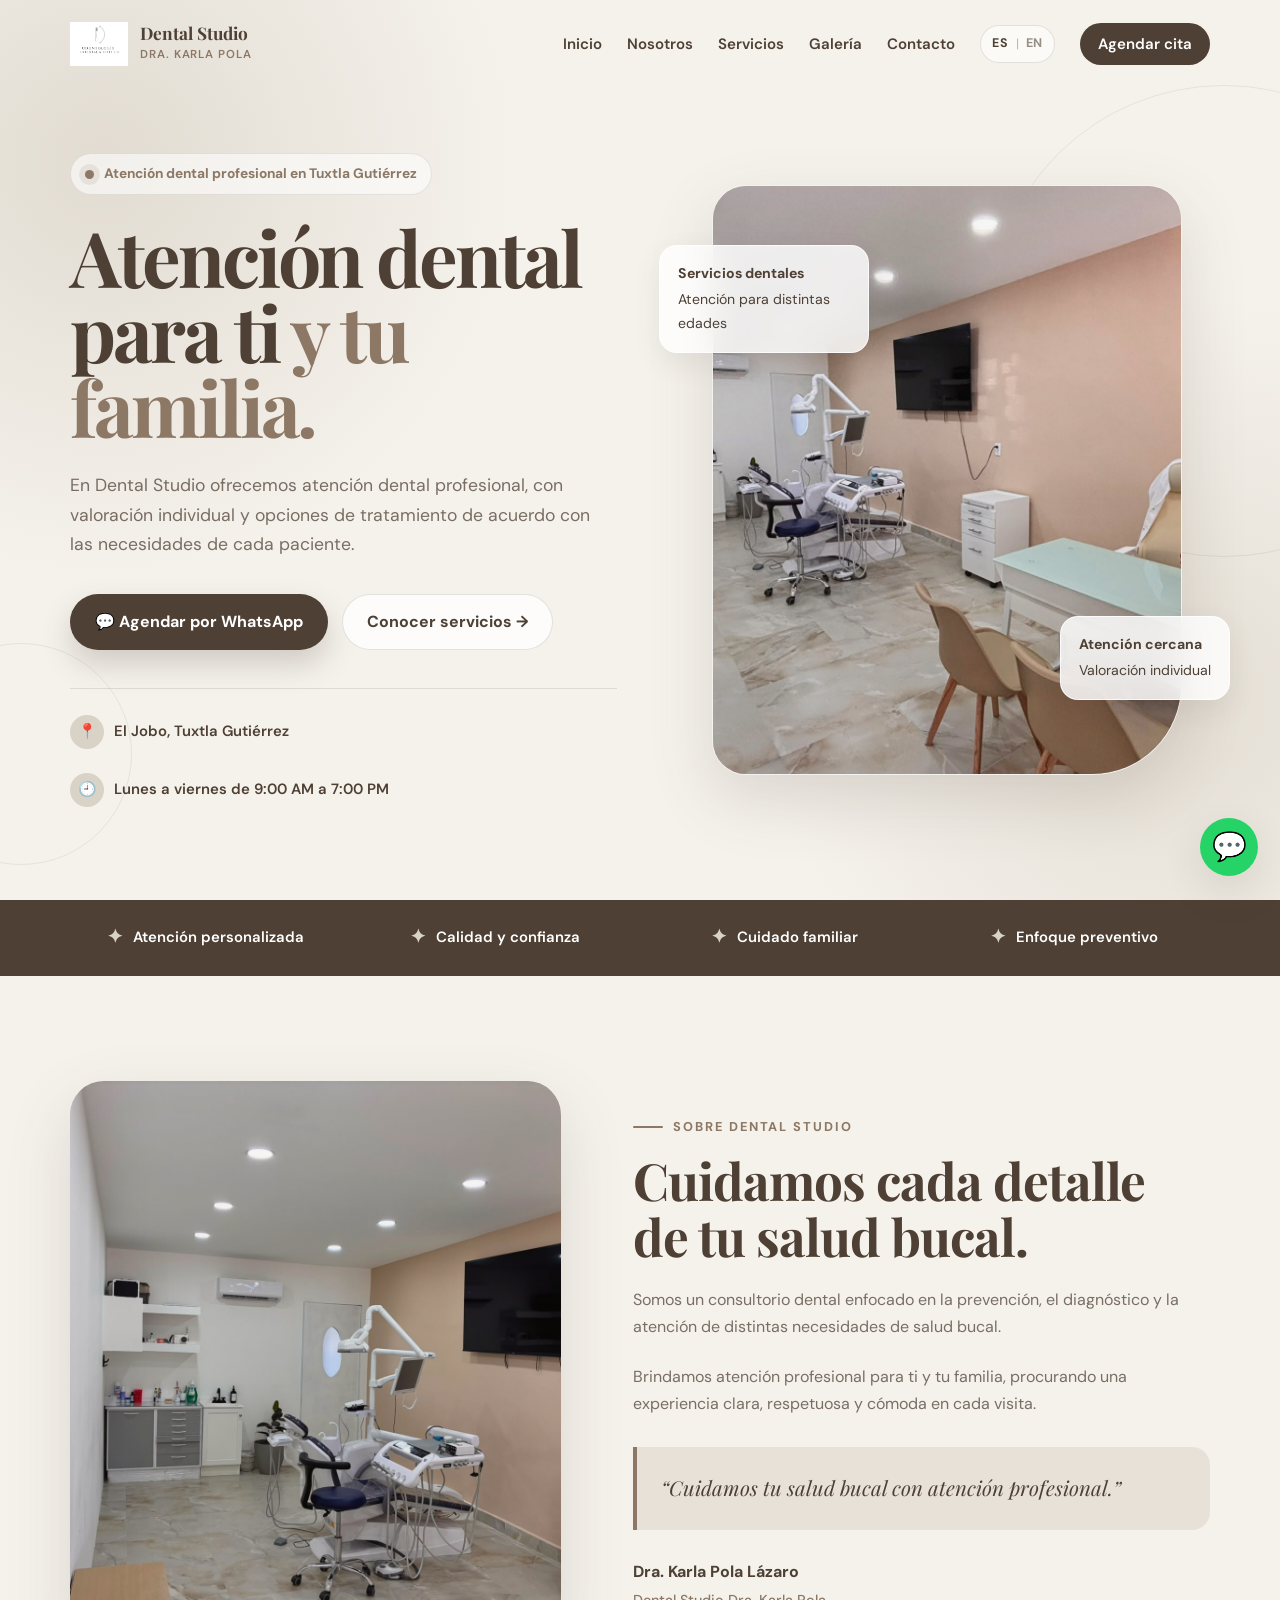
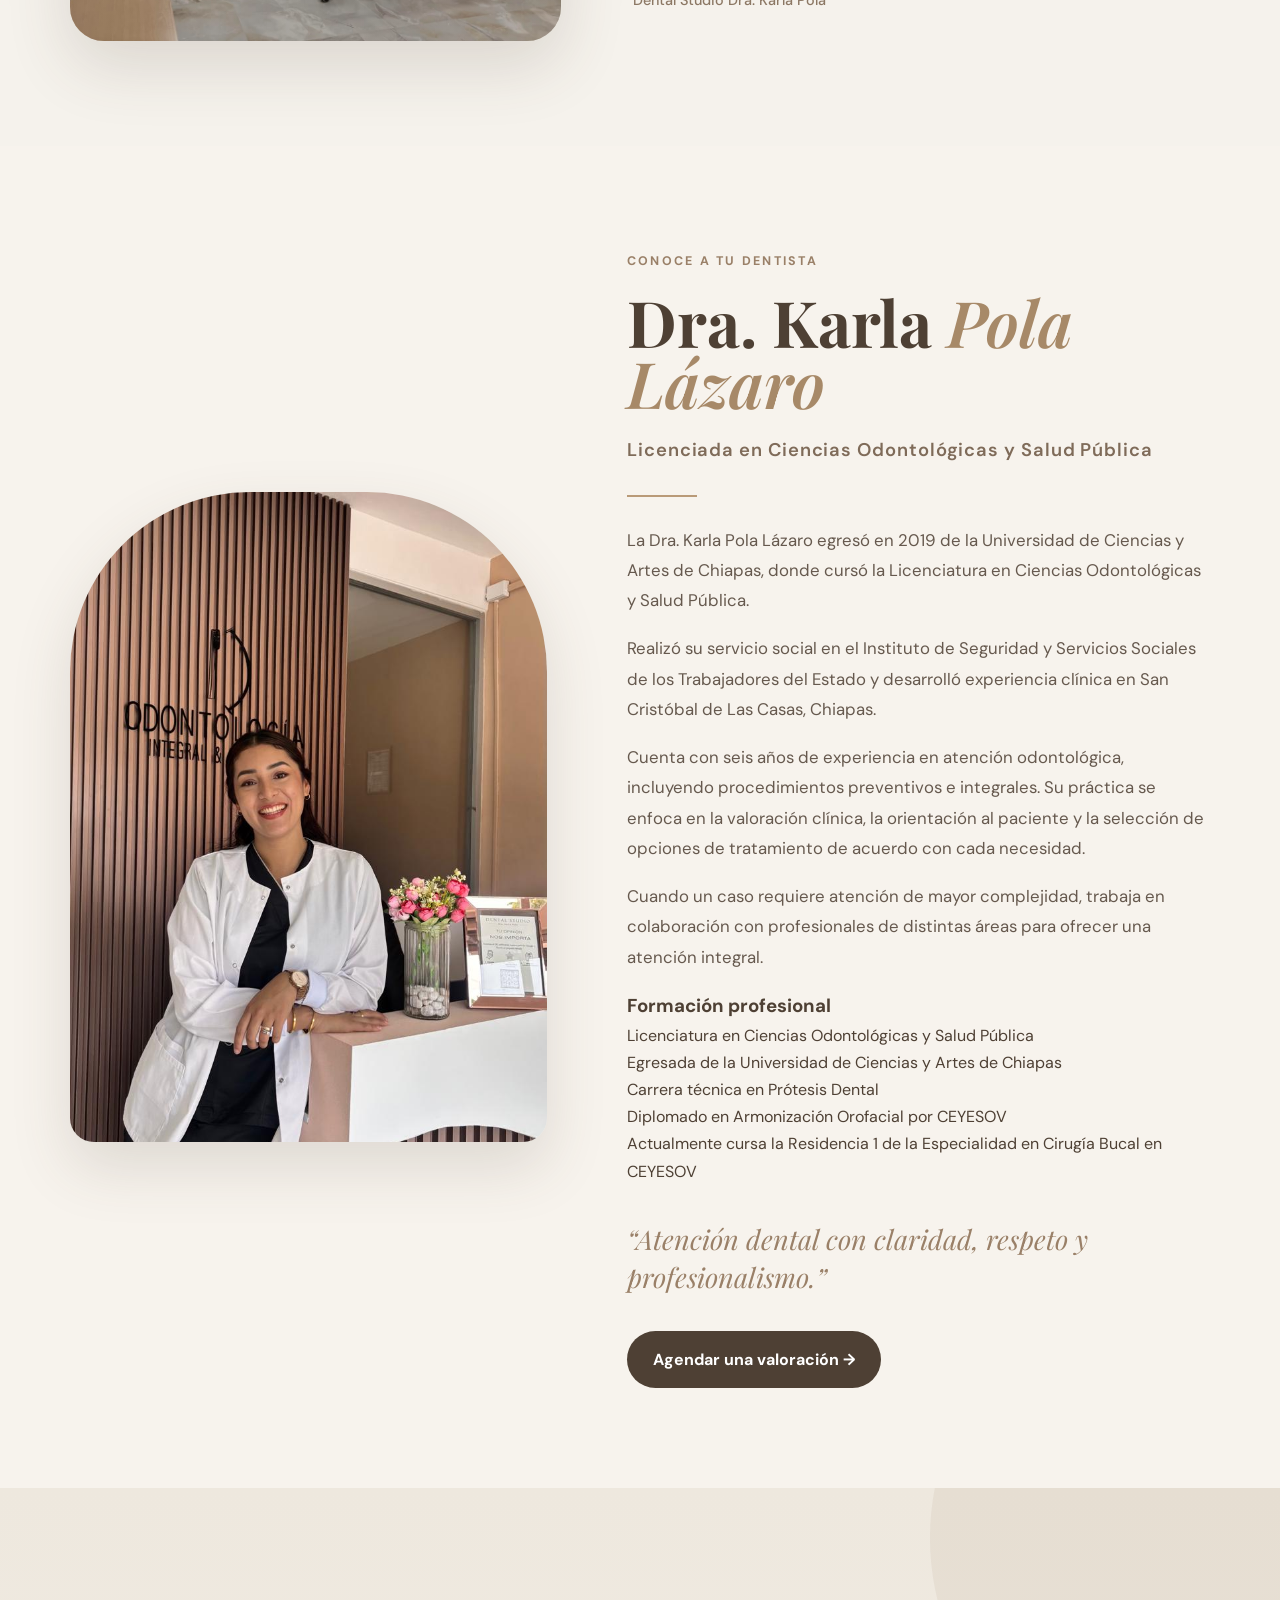
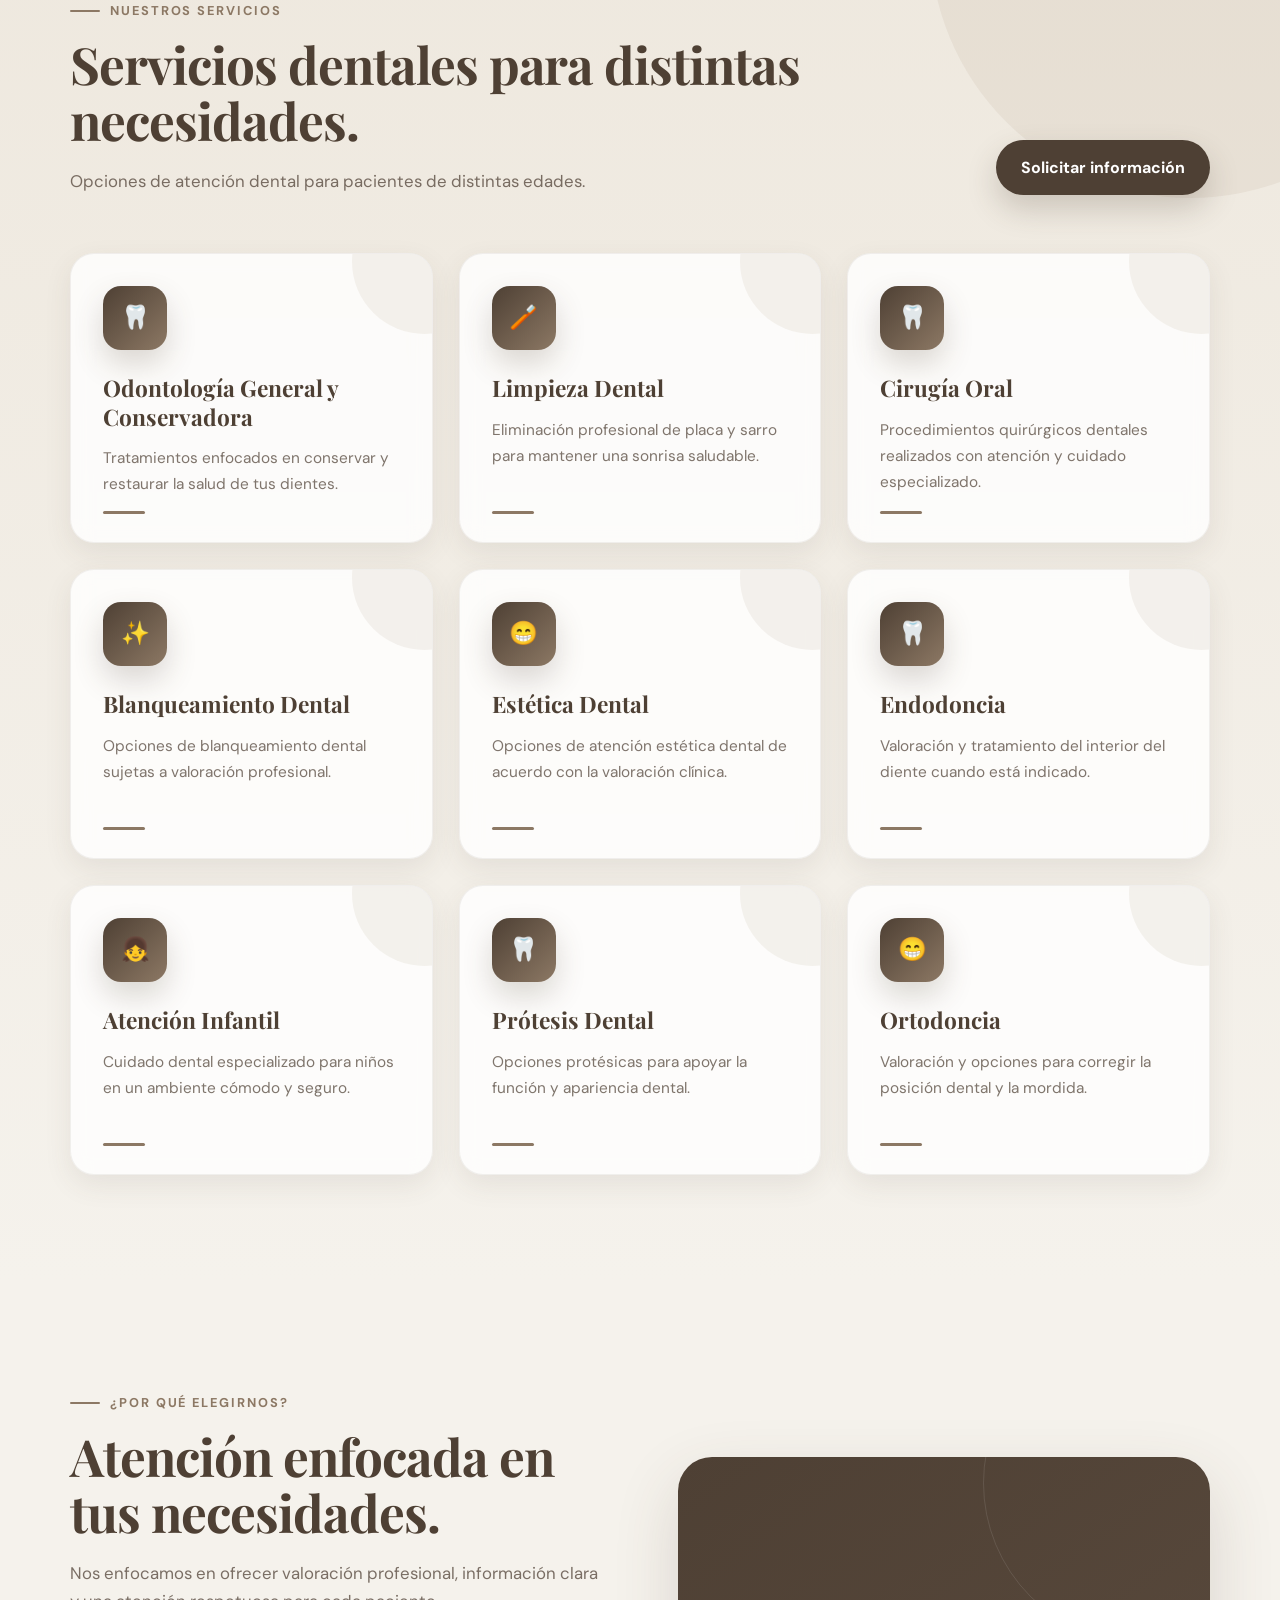
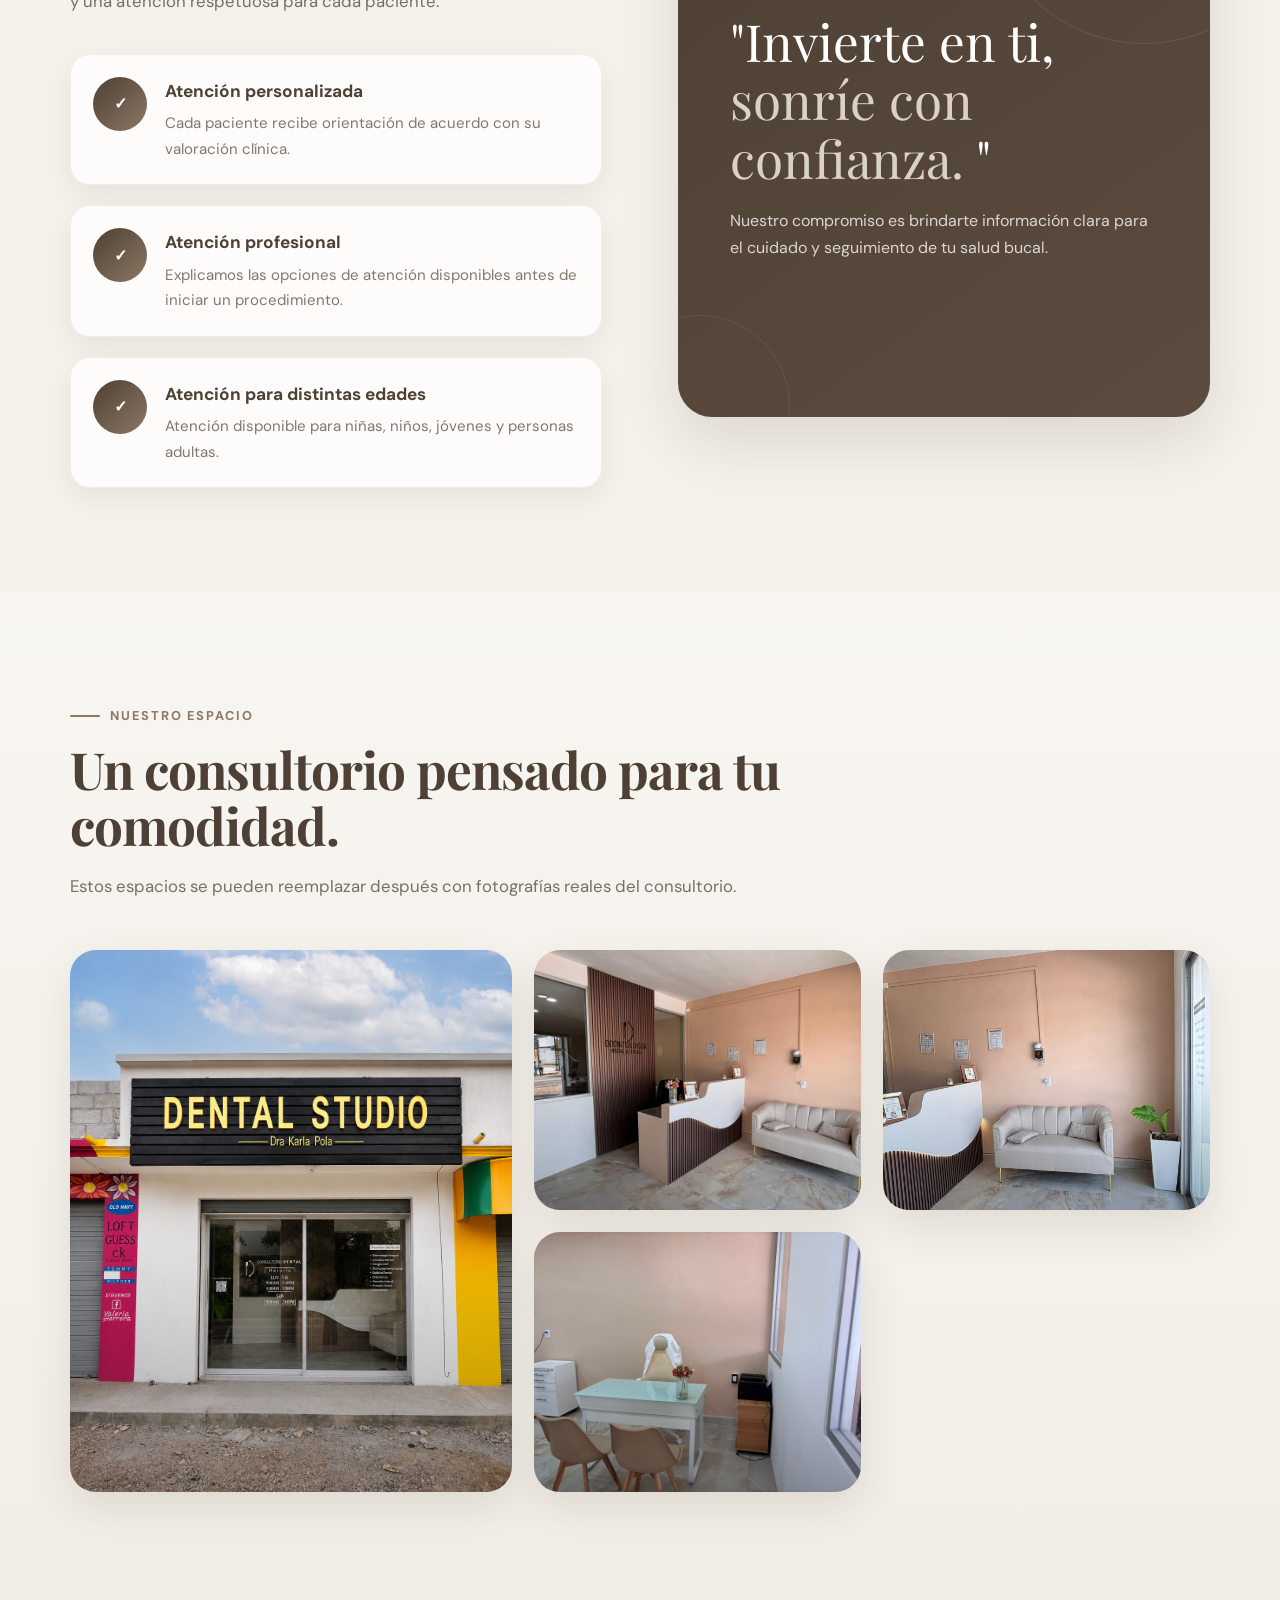
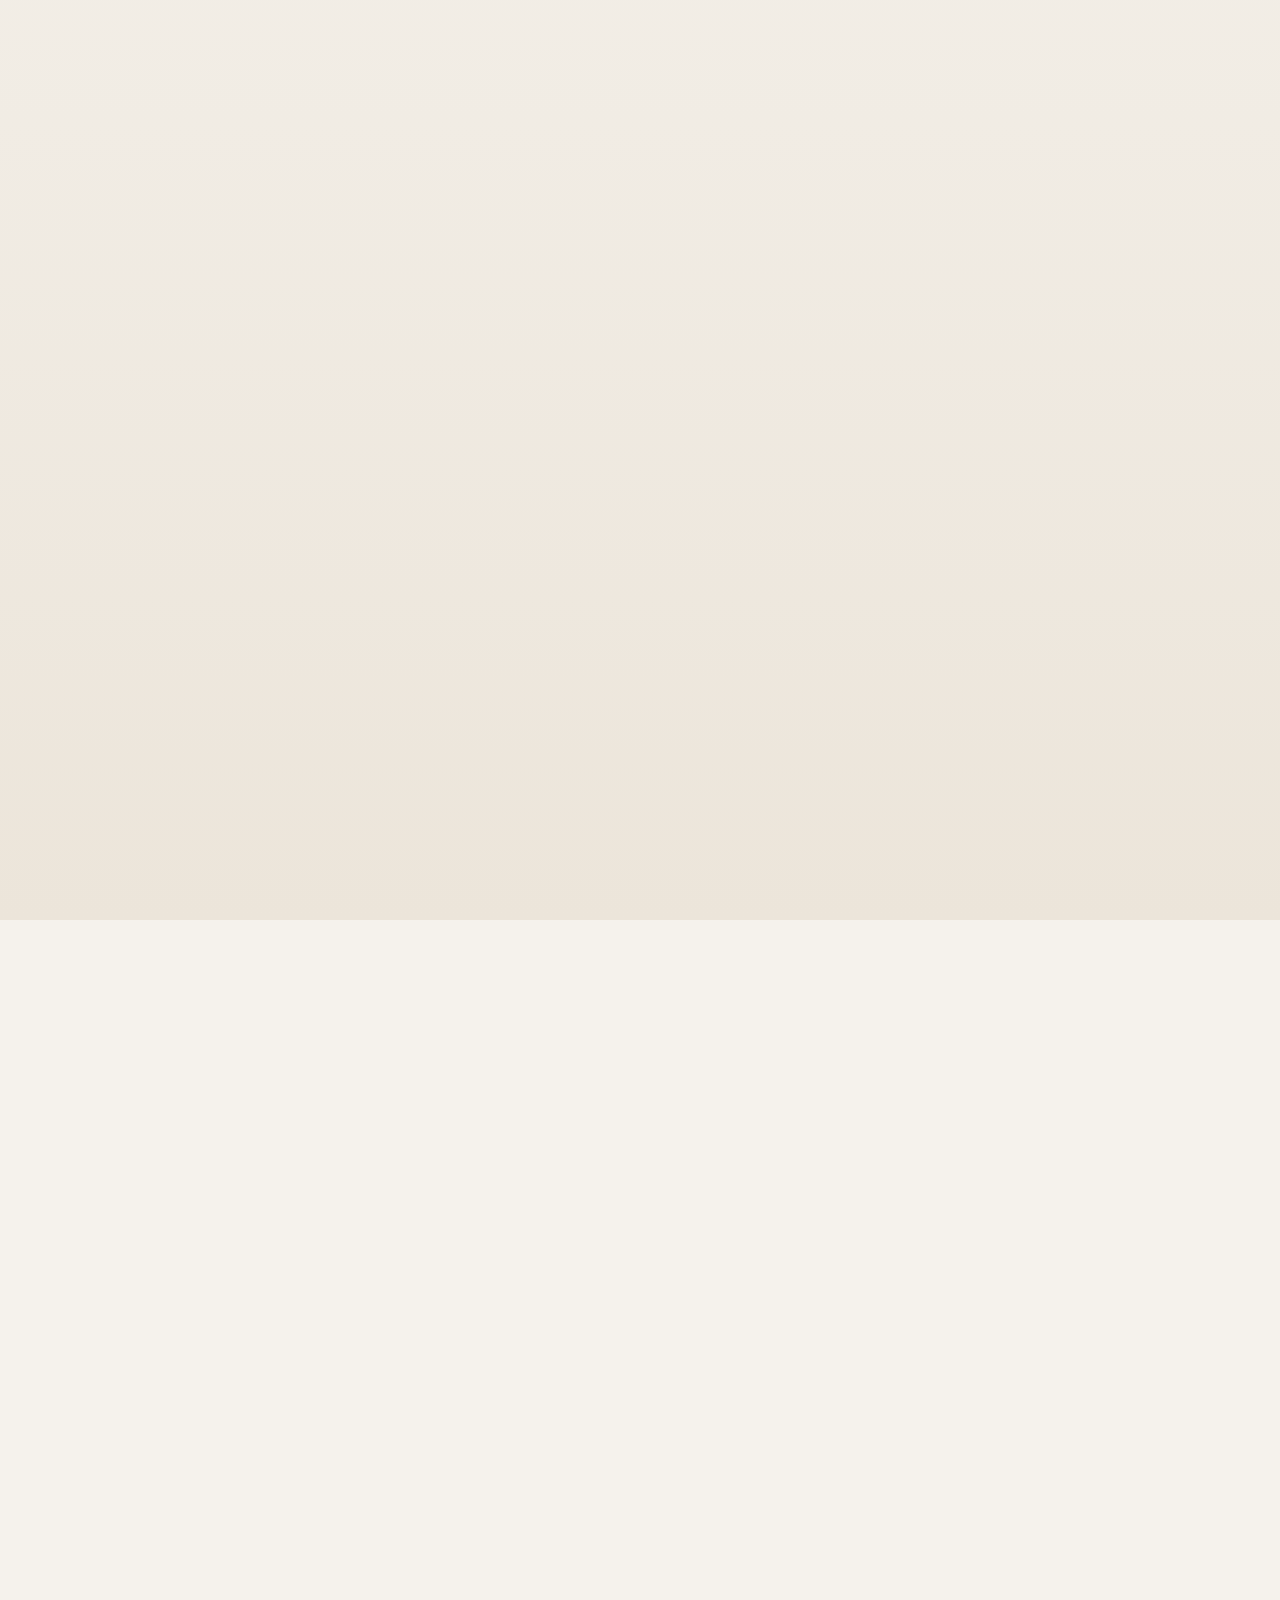
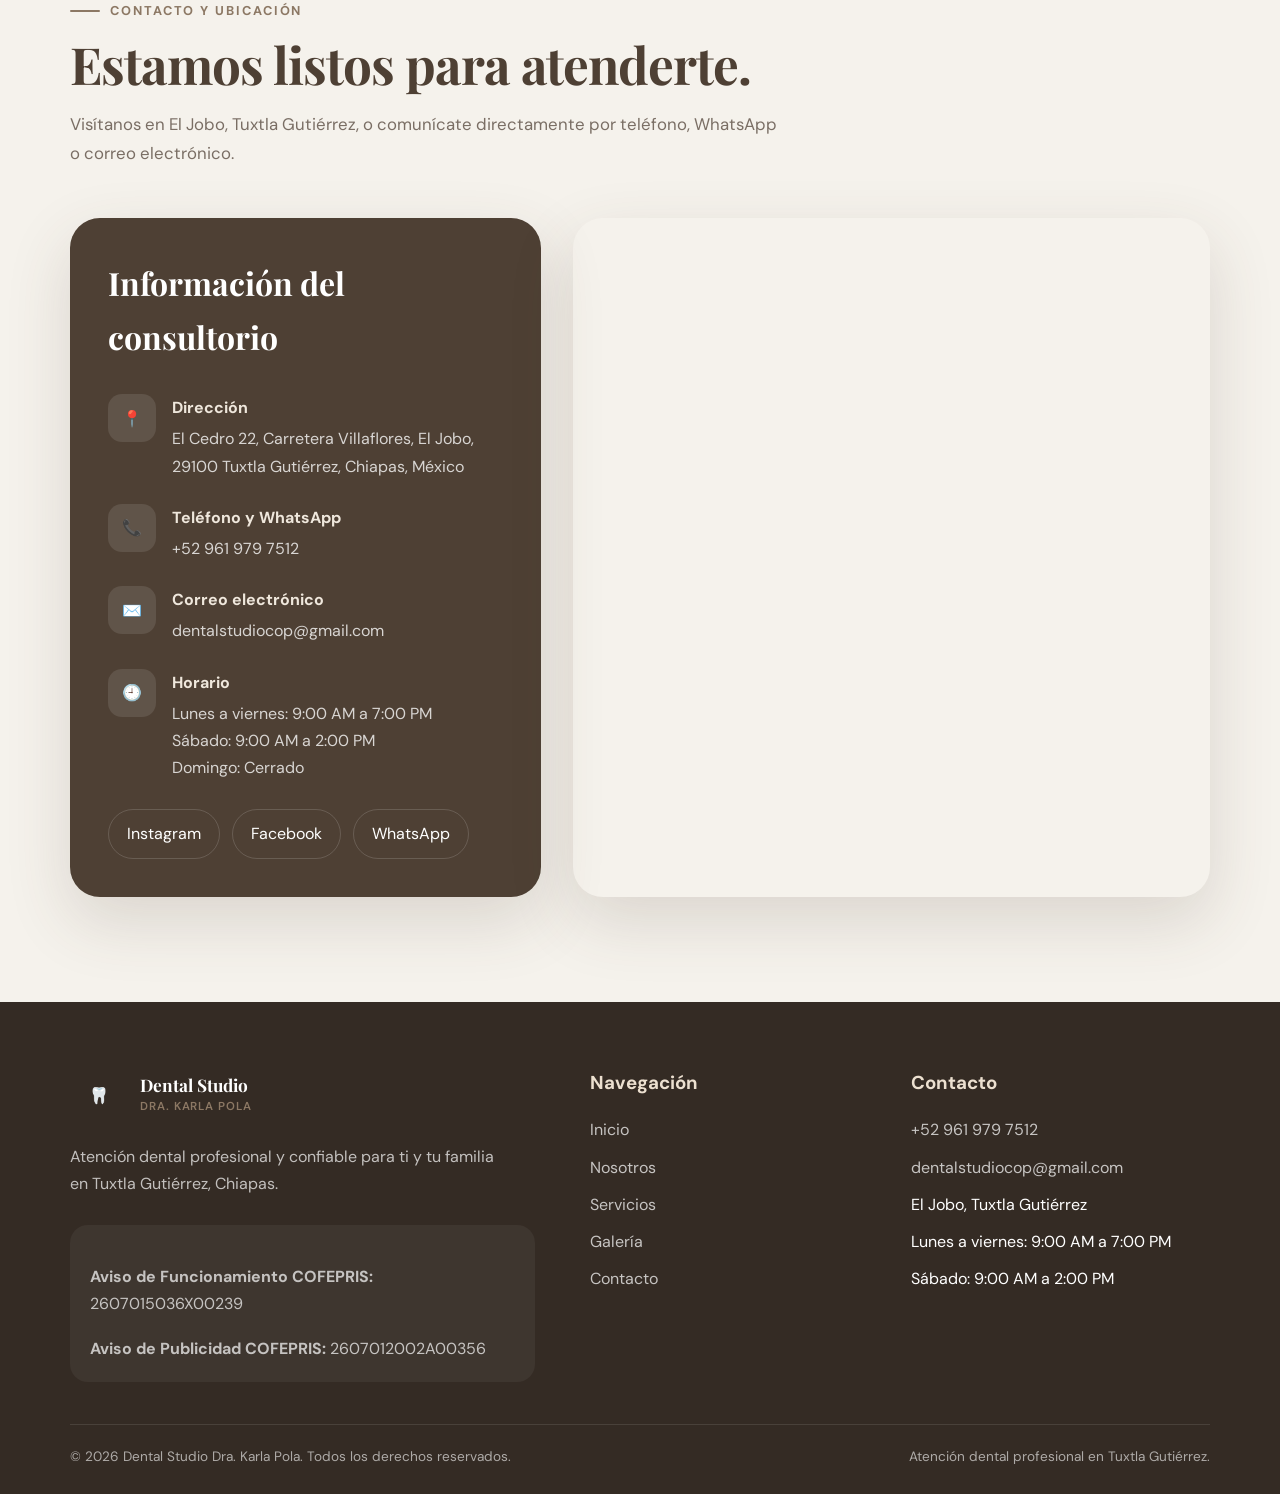
==== commit 4ee1f001: "Update dentist section with new information" ====
--- a/index.html
+++ b/index.html
@@ -426,59 +426,113 @@
 
         </section>
 <!-- ========================================
-     CONOCE A LA DRA. KARLA POLA
+     MEET DR. KARLA POLA
 ========================================= -->
 
 <section class="dentista-section" id="dentista">
+
     <div class="container dentista-container">
 
-        <!-- Fotografía -->
-        <div class="dentista-foto">
+        <!-- Doctor photo -->
+        <div class="dentista-foto reveal">
+
             <img
                 src="dra-karla-pola.jpg"
-                alt="Dra. Karla Pola en Dental Studio"
+                alt="Dra. Karla Pola Lázaro en Dental Studio"
             >
+
         </div>
 
-        <!-- Información -->
-        <div class="dentista-info">
+        <!-- Doctor information -->
+        <div class="dentista-info reveal">
 
             <span class="dentista-etiqueta">
                 CONOCE A TU DENTISTA
             </span>
 
             <h2>
-                Dra. Karla<br>
+                Dra. Karla
                 <em>Pola Lázaro</em>
             </h2>
 
             <p class="dentista-titulo">
-                Cirujana Dentista
+                Licenciada en Ciencias Odontológicas y Salud Pública
             </p>
 
             <div class="dentista-linea"></div>
 
             <p class="dentista-descripcion">
-                En Dental Studio buscamos que cada paciente reciba una atención
-                clara, profesional y basada en sus necesidades.
+                La Dra. Karla Pola Lázaro egresó en 2019 de la
+                Universidad de Ciencias y Artes de Chiapas, donde cursó
+                la Licenciatura en Ciencias Odontológicas y Salud Pública.
             </p>
 
             <p class="dentista-descripcion">
-                Nuestro compromiso es ofrecer valoración y orientación dental,
-                priorizando el bienestar y la salud bucal de cada paciente.
+                Realizó su servicio social en el Instituto de Seguridad
+                y Servicios Sociales de los Trabajadores del Estado y
+                desarrolló experiencia clínica en San Cristóbal de Las Casas,
+                Chiapas.
             </p>
+
+            <p class="dentista-descripcion">
+                Cuenta con seis años de experiencia en atención odontológica,
+                incluyendo procedimientos preventivos e integrales. Su práctica
+                se enfoca en la valoración clínica, la orientación al paciente
+                y la selección de opciones de tratamiento de acuerdo con cada
+                necesidad.
+            </p>
+
+            <p class="dentista-descripcion">
+                Cuando un caso requiere atención de mayor complejidad, trabaja
+                en colaboración con profesionales de distintas áreas para
+                ofrecer una atención integral.
+            </p>
+
+            <div class="credentials-box">
+
+                <h3>
+                    Formación profesional
+                </h3>
+
+                <ul class="credentials-list">
+
+                    <li>
+                        Licenciatura en Ciencias Odontológicas y Salud Pública
+                    </li>
+
+                    <li>
+                        Egresada de la Universidad de Ciencias y Artes de Chiapas
+                    </li>
+
+                    <li>
+                        Carrera técnica en Prótesis Dental
+                    </li>
+
+                    <li>
+                        Diplomado en Armonización Orofacial por CEYESOV
+                    </li>
+
+                    <li>
+                        Actualmente cursa la Residencia 1 de la Especialidad
+                        en Cirugía Bucal en CEYESOV
+                    </li>
+
+                </ul>
+
+            </div>
 
             <blockquote>
                 “Atención dental con claridad, respeto y profesionalismo.”
             </blockquote>
 
             <a href="#contacto" class="dentista-boton">
-                Conoce nuestro consultorio →
+                Agendar una valoración →
             </a>
 
         </div>
 
     </div>
+
 </section>
         <!-- =========================
              SERVICIOS
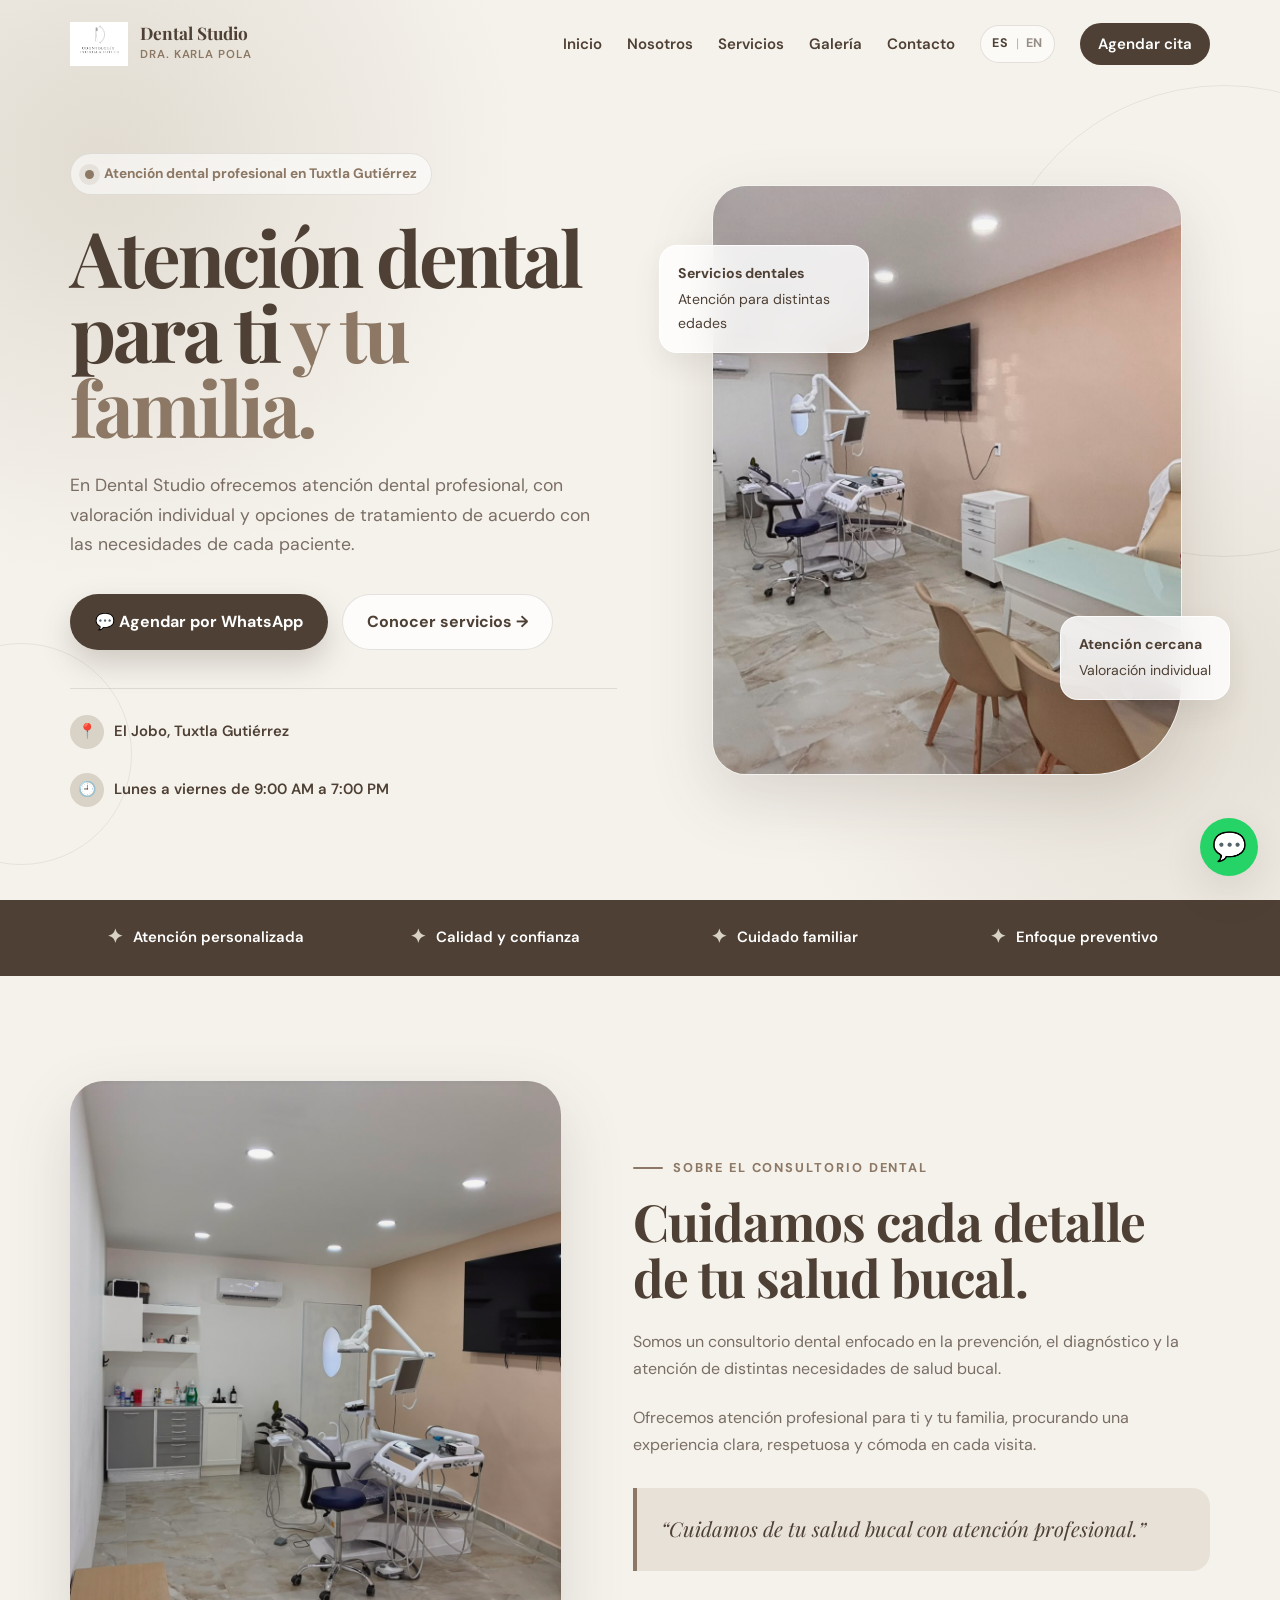
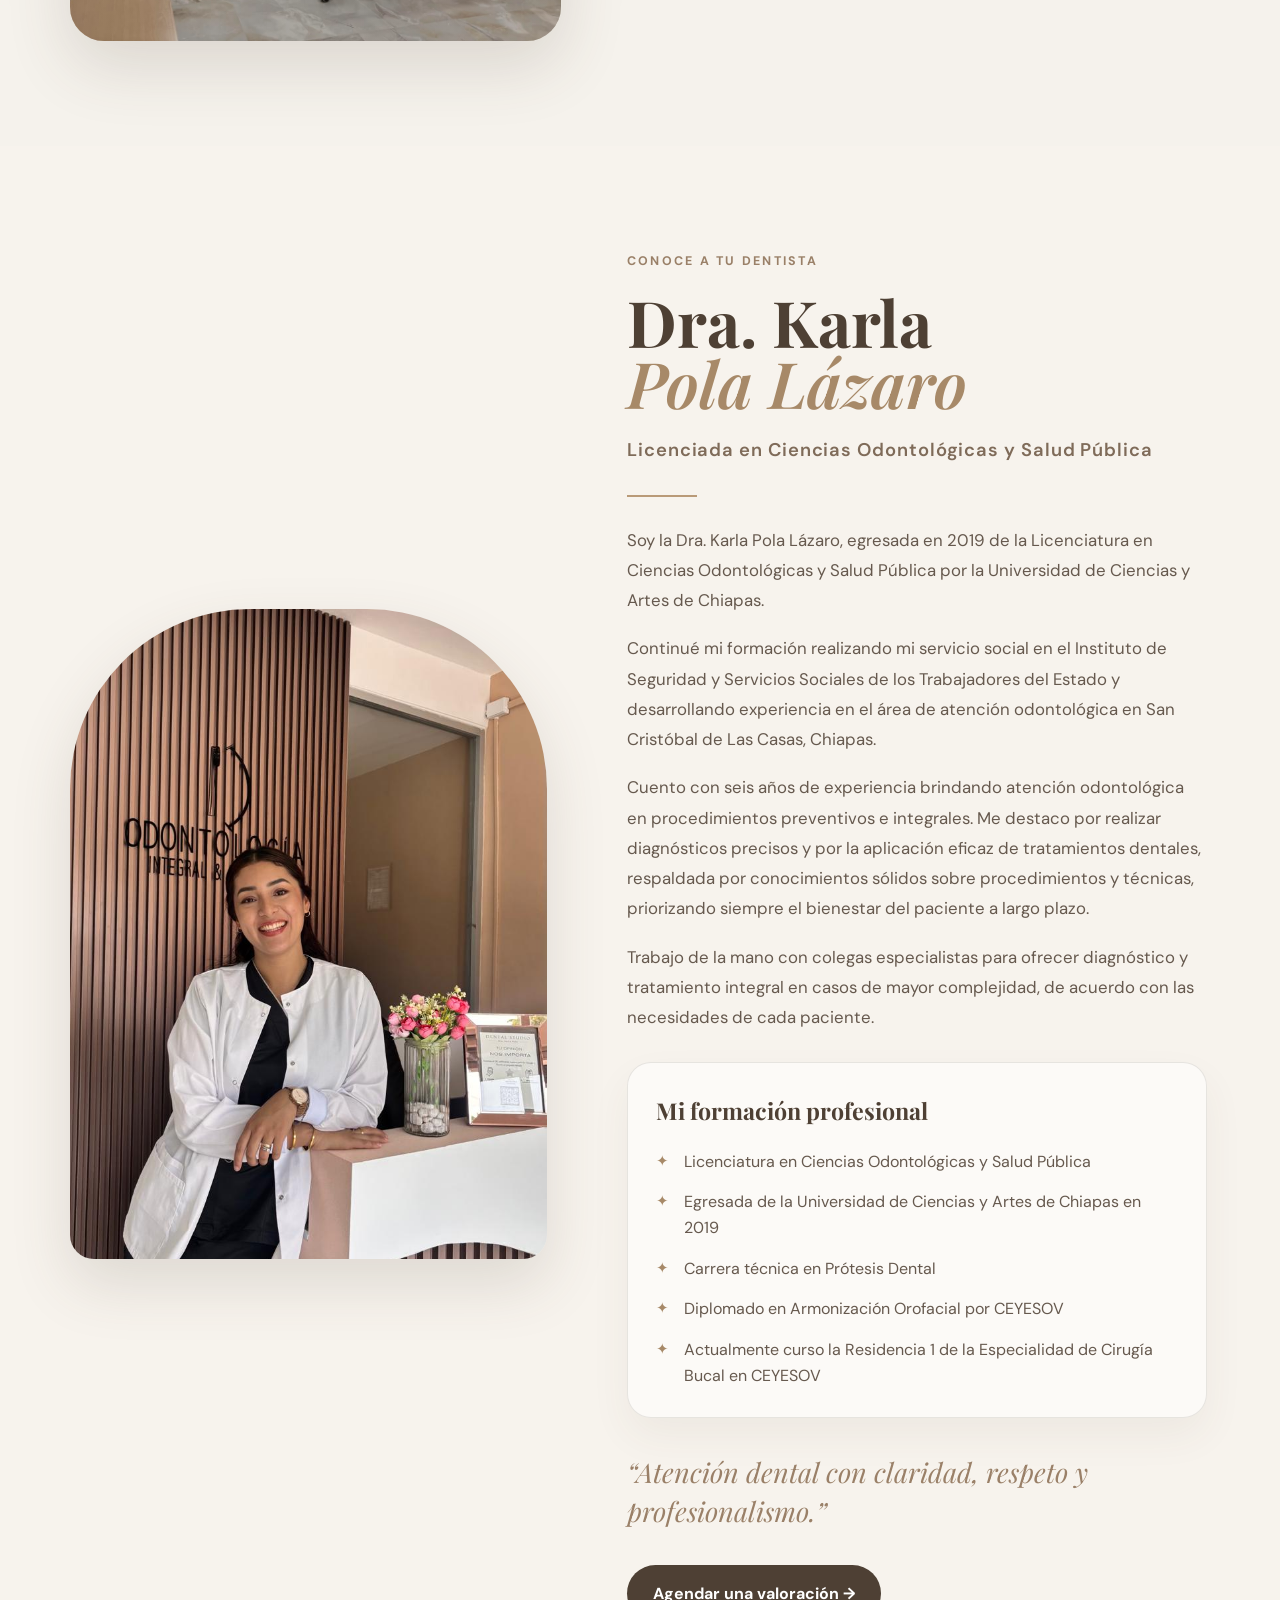
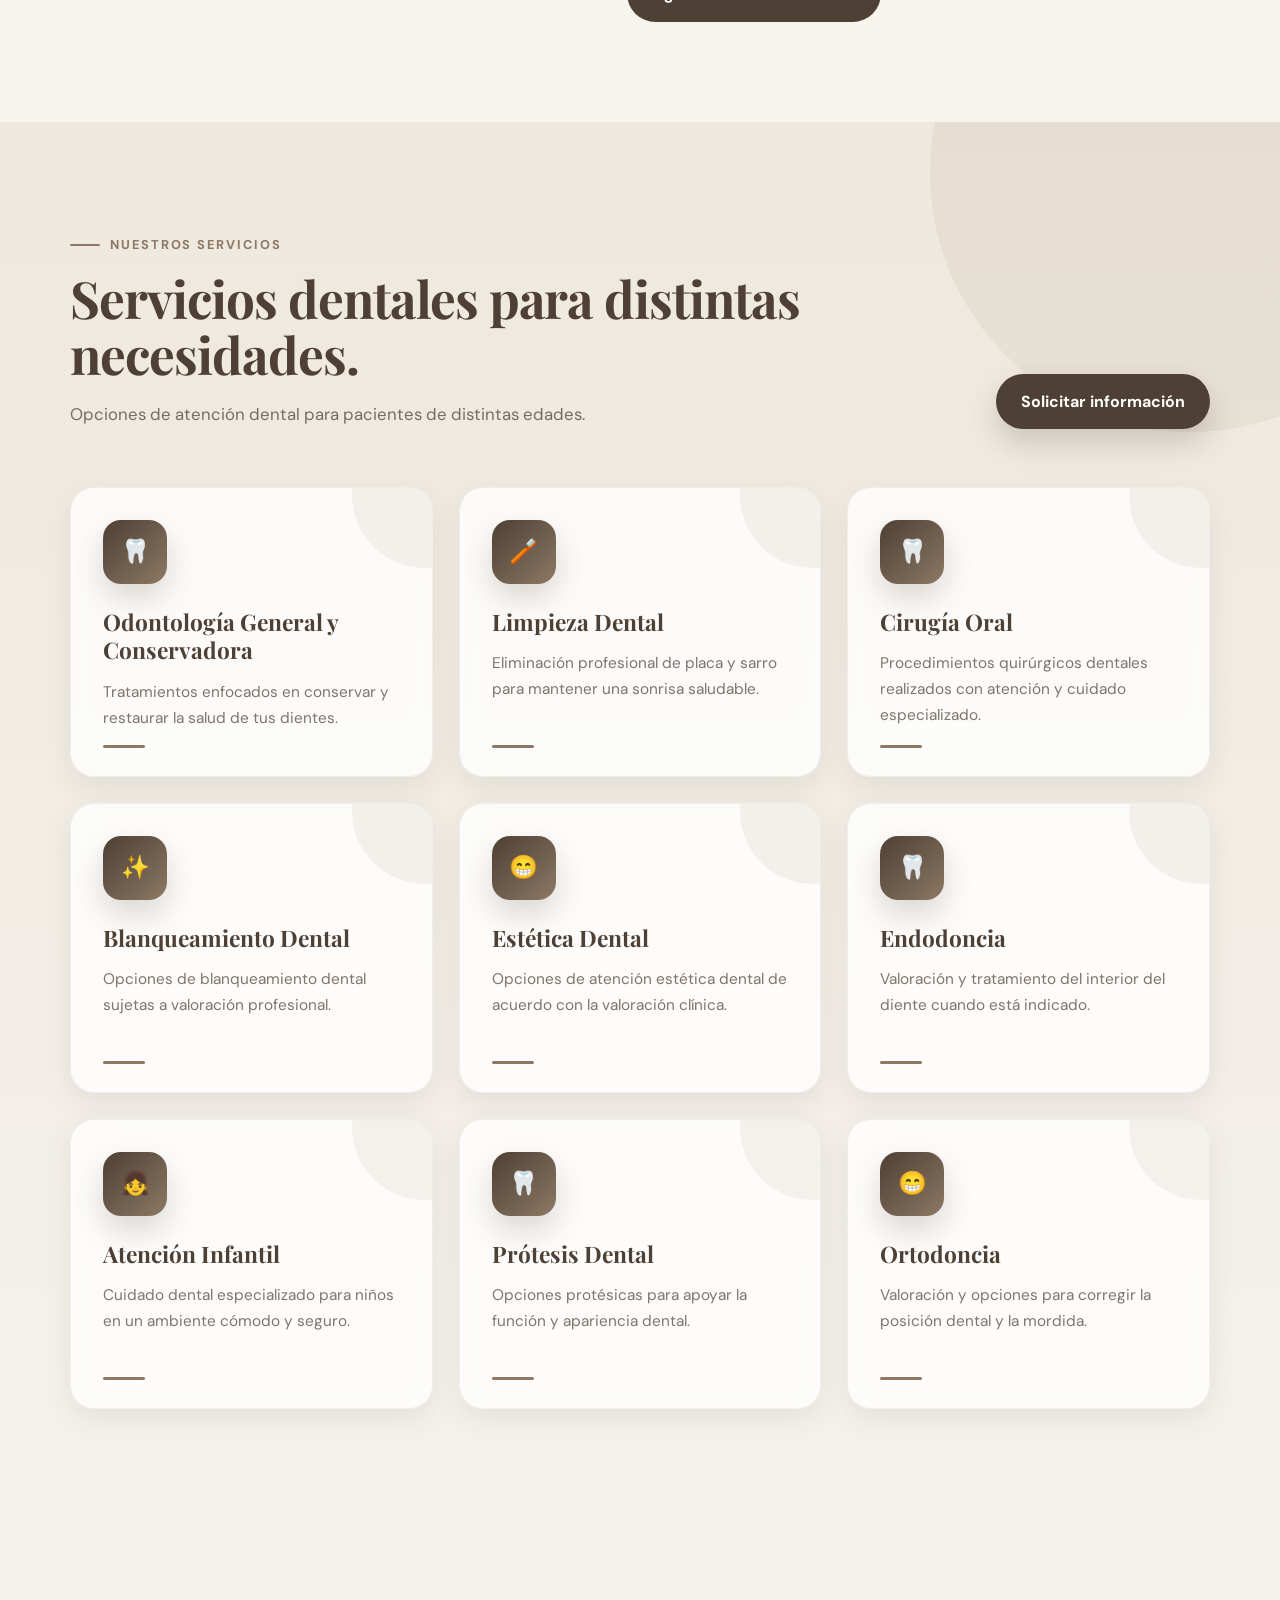
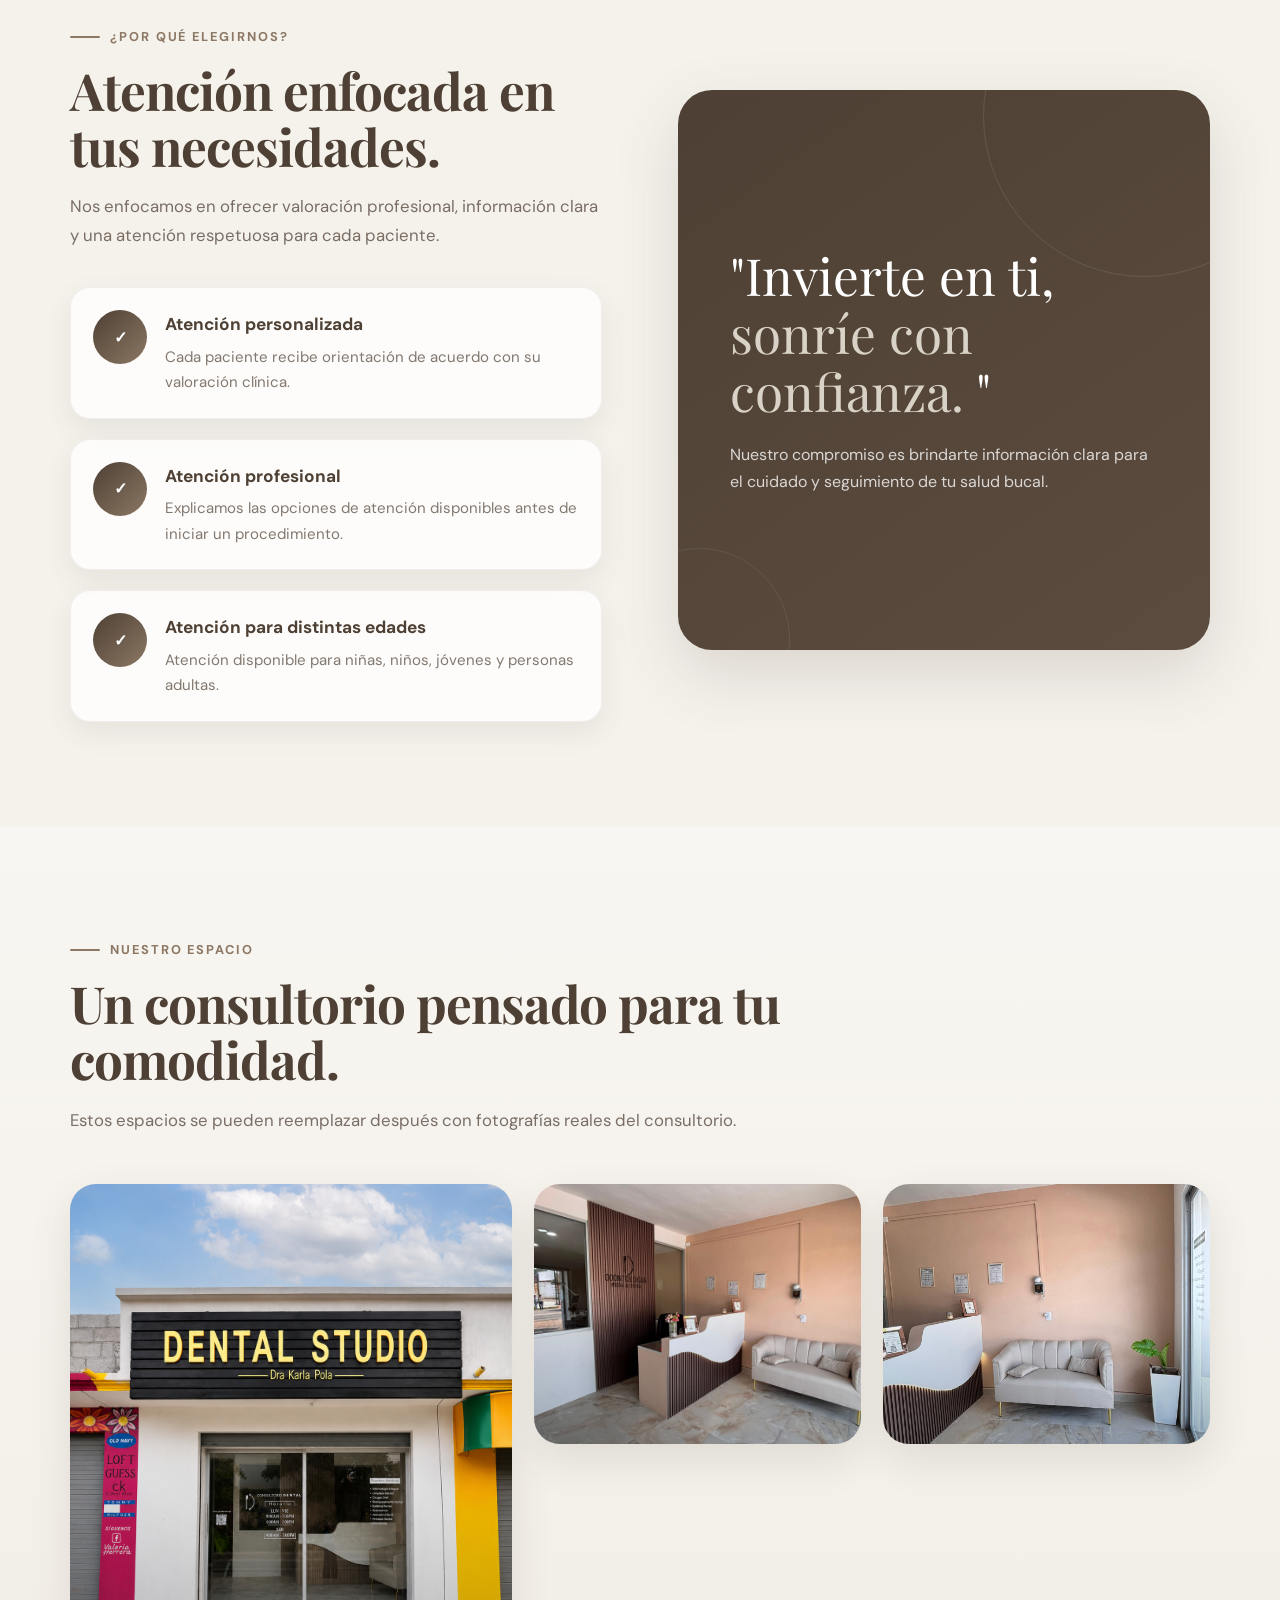
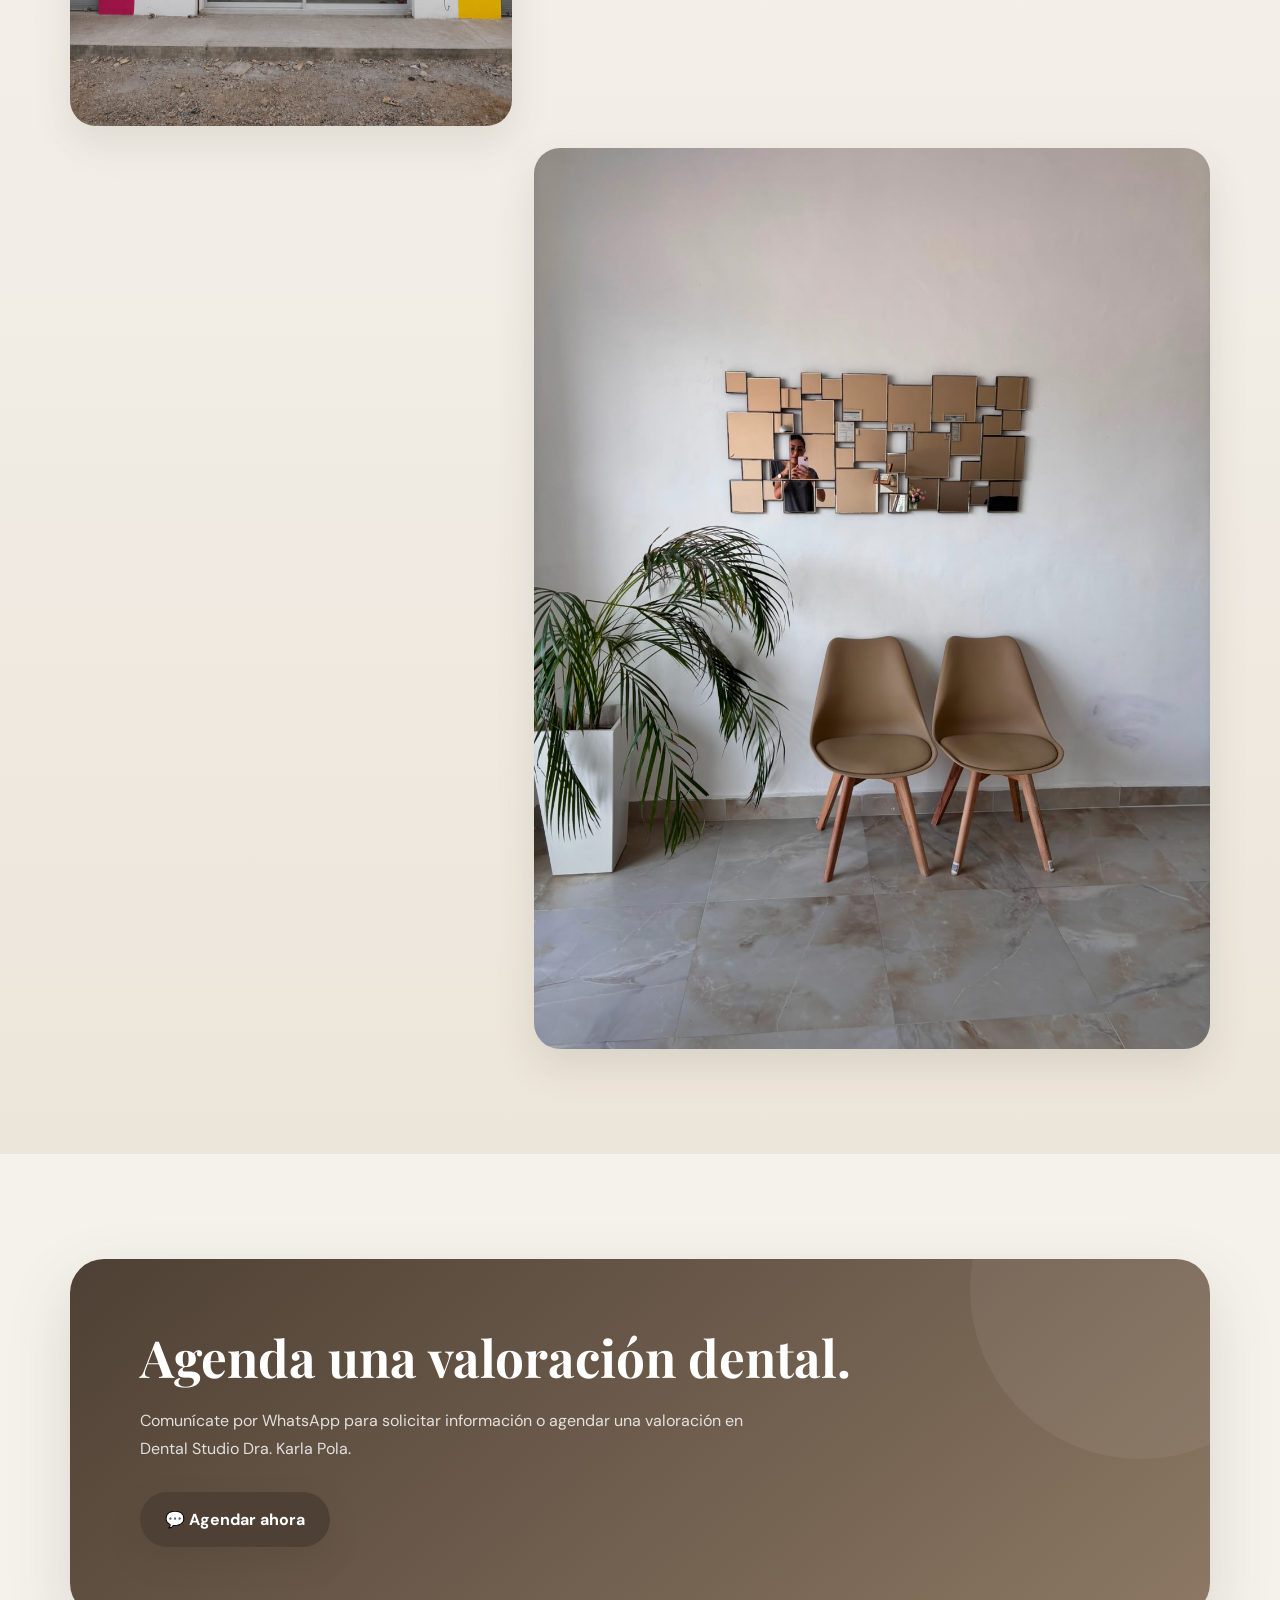
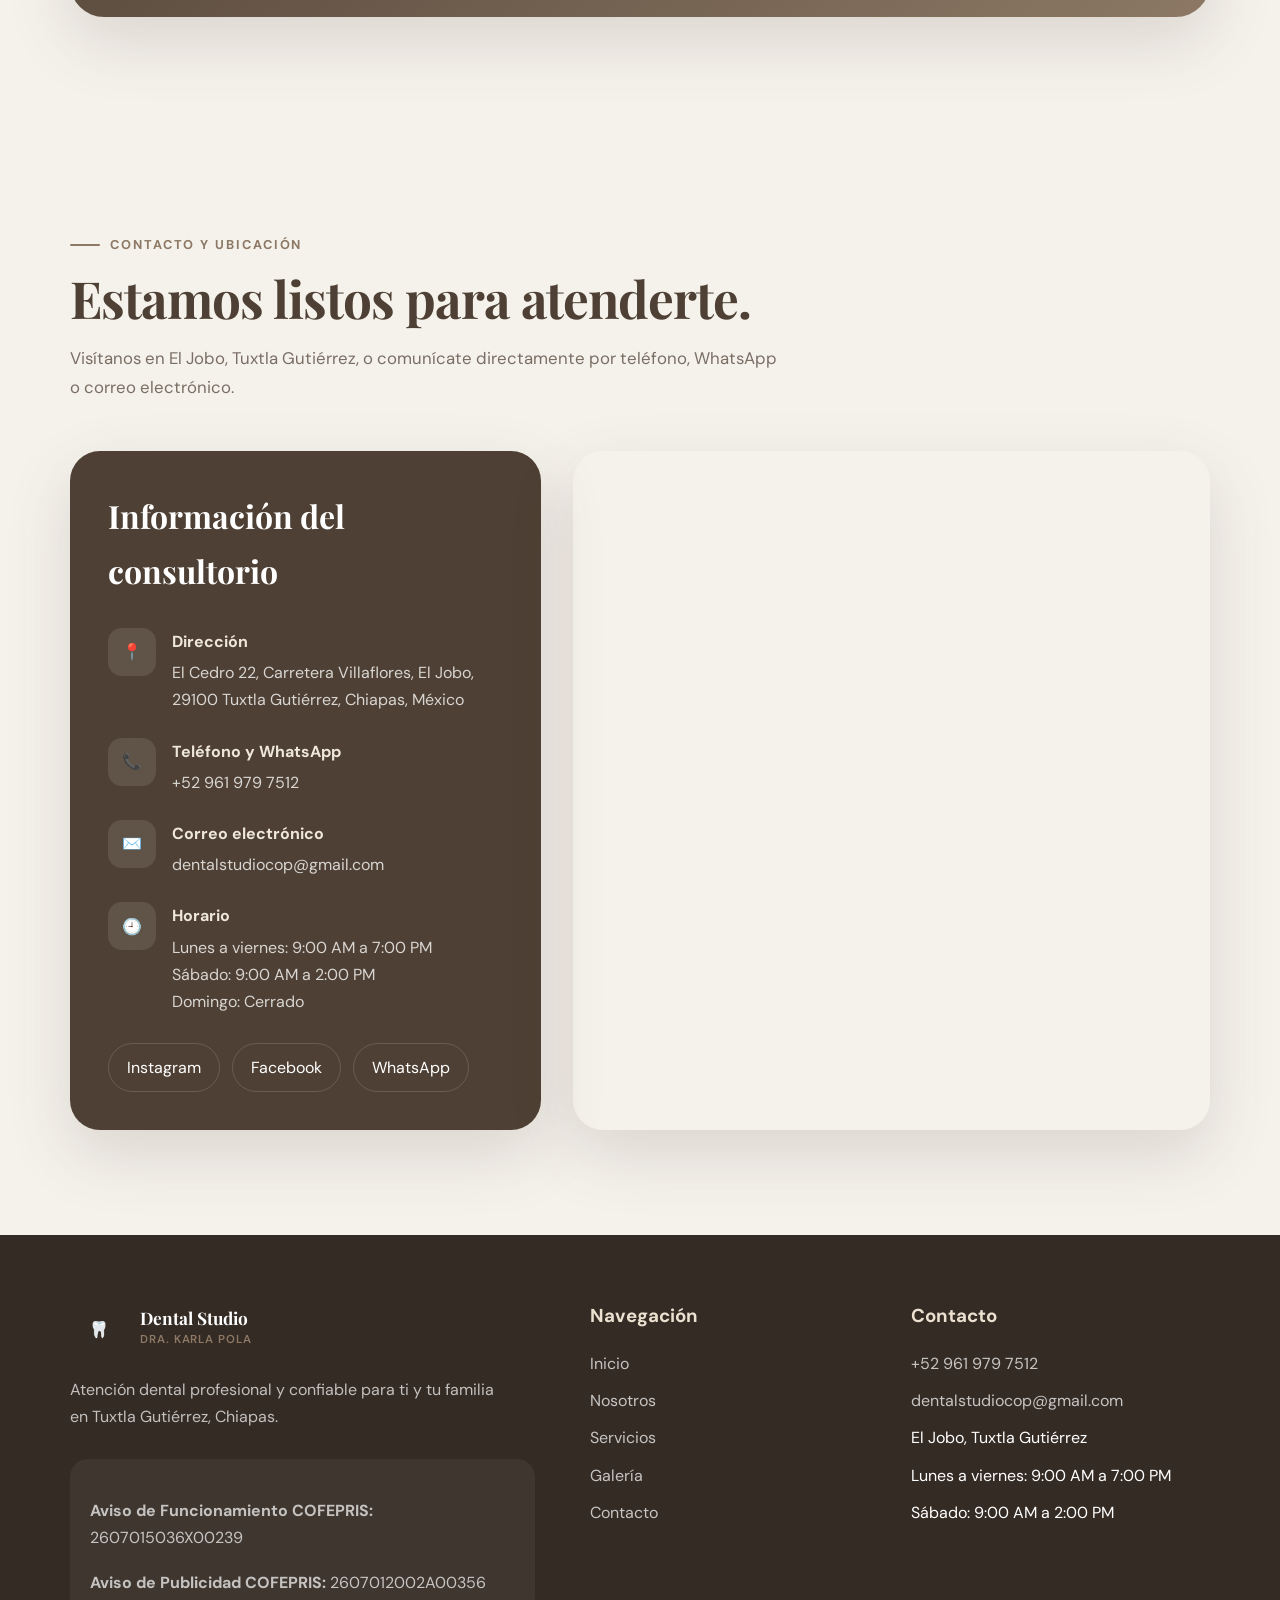
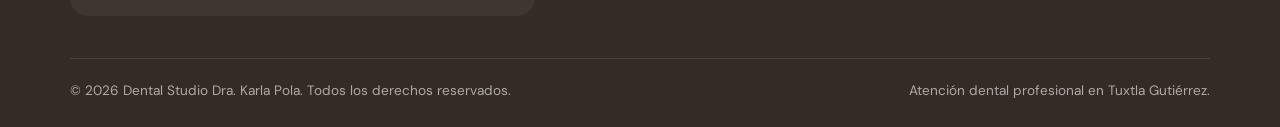
==== commit 9a2e840a: "Update index.html" ====
--- a/index.html
+++ b/index.html
@@ -366,7 +366,7 @@
 
     <img
         src="equipo-dental.jpg"
-        alt="Área clínica de Dental Studio Dra. Karla Pola"
+        alt="Área de atención del consultorio Dental Studio"
         class="about-photo"
     >
 
@@ -374,76 +374,53 @@
 
                 <div class="about-content reveal">
 
-                    <span class="section-kicker">
-
-                        Sobre Dental Studio
-
-                    </span>
-
-                    <h2 class="section-title">
-
-                        Cuidamos cada detalle de tu salud bucal.
-
-                    </h2>
-
-                    <p>
-
-                        Somos un consultorio dental enfocado en la prevención,
-                        el diagnóstico y la atención de distintas necesidades
-                        de salud bucal.
-
-                    </p>
-
-                    <p>
-
-                        Brindamos atención profesional para ti y tu familia,
-                        procurando una experiencia clara, respetuosa y cómoda
-                        en cada visita.
-
-                    </p>
-
-                    <div class="signature">
-
-                        “Cuidamos tu salud bucal con atención profesional.”
-
-                    </div>
-
-                    <div class="doctor-name">
-
-                        Dra. Karla Pola Lázaro
-
-                        <span>
-
-                            Dental Studio Dra. Karla Pola
-
-                        </span>
-
-                    </div>
-
-                </div>
-
+    <span class="section-kicker">
+        Sobre el consultorio dental
+    </span>
+
+    <h2 class="section-title">
+        Cuidamos cada detalle de tu salud bucal.
+    </h2>
+
+    <p>
+        Somos un consultorio dental enfocado en la prevención,
+        el diagnóstico y la atención de distintas necesidades
+        de salud bucal.
+    </p>
+
+    <p>
+        Ofrecemos atención profesional para ti y tu familia,
+        procurando una experiencia clara, respetuosa y cómoda
+        en cada visita.
+    </p>
+
+    <div class="signature">
+        “Cuidamos de tu salud bucal con atención profesional.”
+    </div>
+
+</div>
             </div>
 
         </section>
-<!-- ========================================
-     MEET DR. KARLA POLA
+<!-- =========================================
+     CONOCE A TU DENTISTA
 ========================================= -->
 
 <section class="dentista-section" id="dentista">
 
     <div class="container dentista-container">
 
-        <!-- Doctor photo -->
+        <!-- Fotografía -->
         <div class="dentista-foto reveal">
 
             <img
                 src="dra-karla-pola.jpg"
-                alt="Dra. Karla Pola Lázaro en Dental Studio"
+                alt="Dra. Karla Pola Lázaro en el consultorio dental"
             >
 
         </div>
 
-        <!-- Doctor information -->
+        <!-- Información profesional -->
         <div class="dentista-info reveal">
 
             <span class="dentista-etiqueta">
@@ -462,36 +439,37 @@
             <div class="dentista-linea"></div>
 
             <p class="dentista-descripcion">
-                La Dra. Karla Pola Lázaro egresó en 2019 de la
-                Universidad de Ciencias y Artes de Chiapas, donde cursó
-                la Licenciatura en Ciencias Odontológicas y Salud Pública.
+                Soy la Dra. Karla Pola Lázaro, egresada en 2019 de la
+                Licenciatura en Ciencias Odontológicas y Salud Pública
+                por la Universidad de Ciencias y Artes de Chiapas.
             </p>
 
             <p class="dentista-descripcion">
-                Realizó su servicio social en el Instituto de Seguridad
-                y Servicios Sociales de los Trabajadores del Estado y
-                desarrolló experiencia clínica en San Cristóbal de Las Casas,
-                Chiapas.
+                Continué mi formación realizando mi servicio social en el
+                Instituto de Seguridad y Servicios Sociales de los Trabajadores
+                del Estado y desarrollando experiencia en el área de atención
+                odontológica en San Cristóbal de Las Casas, Chiapas.
             </p>
 
             <p class="dentista-descripcion">
-                Cuenta con seis años de experiencia en atención odontológica,
-                incluyendo procedimientos preventivos e integrales. Su práctica
-                se enfoca en la valoración clínica, la orientación al paciente
-                y la selección de opciones de tratamiento de acuerdo con cada
-                necesidad.
+                Cuento con seis años de experiencia brindando atención
+                odontológica en procedimientos preventivos e integrales.
+                Me destaco por realizar diagnósticos precisos y por la
+                aplicación eficaz de tratamientos dentales, respaldada por
+                conocimientos sólidos sobre procedimientos y técnicas,
+                priorizando siempre el bienestar del paciente a largo plazo.
             </p>
 
             <p class="dentista-descripcion">
-                Cuando un caso requiere atención de mayor complejidad, trabaja
-                en colaboración con profesionales de distintas áreas para
-                ofrecer una atención integral.
+                Trabajo de la mano con colegas especialistas para ofrecer
+                diagnóstico y tratamiento integral en casos de mayor
+                complejidad, de acuerdo con las necesidades de cada paciente.
             </p>
 
             <div class="credentials-box">
 
                 <h3>
-                    Formación profesional
+                    Mi formación profesional
                 </h3>
 
                 <ul class="credentials-list">
@@ -502,6 +480,7 @@
 
                     <li>
                         Egresada de la Universidad de Ciencias y Artes de Chiapas
+                        en 2019
                     </li>
 
                     <li>
@@ -513,8 +492,8 @@
                     </li>
 
                     <li>
-                        Actualmente cursa la Residencia 1 de la Especialidad
-                        en Cirugía Bucal en CEYESOV
+                        Actualmente curso la Residencia 1 de la Especialidad
+                        de Cirugía Bucal en CEYESOV
                     </li>
 
                 </ul>
--- a/style.css
+++ b/style.css
@@ -1984,7 +1984,68 @@
     transform: translateY(-2px);
     opacity: 0.9;
 }
-
+/* ========================================
+   DOCTOR CREDENTIALS
+======================================== */
+
+.dentista-info h2 em {
+    display: block;
+}
+
+.credentials-box {
+    margin: 30px 0;
+    padding: 28px;
+    border: 1px solid rgba(78, 64, 52, 0.12);
+    border-radius: 24px;
+    background-color: rgba(255, 255, 255, 0.58);
+    box-shadow: 0 18px 40px rgba(78, 64, 52, 0.06);
+}
+
+.credentials-box h3 {
+    margin: 0 0 18px;
+    color: #4e4034;
+    font-family: "Playfair Display", Georgia, serif;
+    font-size: 1.45rem;
+}
+
+.credentials-list {
+    display: grid;
+    gap: 14px;
+    margin: 0;
+    padding: 0;
+    list-style: none;
+}
+
+.credentials-list li {
+    position: relative;
+    padding-left: 28px;
+    color: #66594e;
+    line-height: 1.65;
+}
+
+.credentials-list li::before {
+    content: "✦";
+    position: absolute;
+    top: 0;
+    left: 0;
+    color: #a78968;
+    font-size: 0.95rem;
+}
+
+@media (max-width: 600px) {
+    .credentials-box {
+        padding: 22px 19px;
+        border-radius: 20px;
+    }
+
+    .credentials-box h3 {
+        font-size: 1.3rem;
+    }
+
+    .credentials-list li {
+        font-size: 0.96rem;
+    }
+}
 /* ========================================
    RESPONSIVE
 ======================================== */
@@ -2085,4 +2146,4 @@
     .language-link {
         font-size: 0.95rem !important;
     }
-}+}
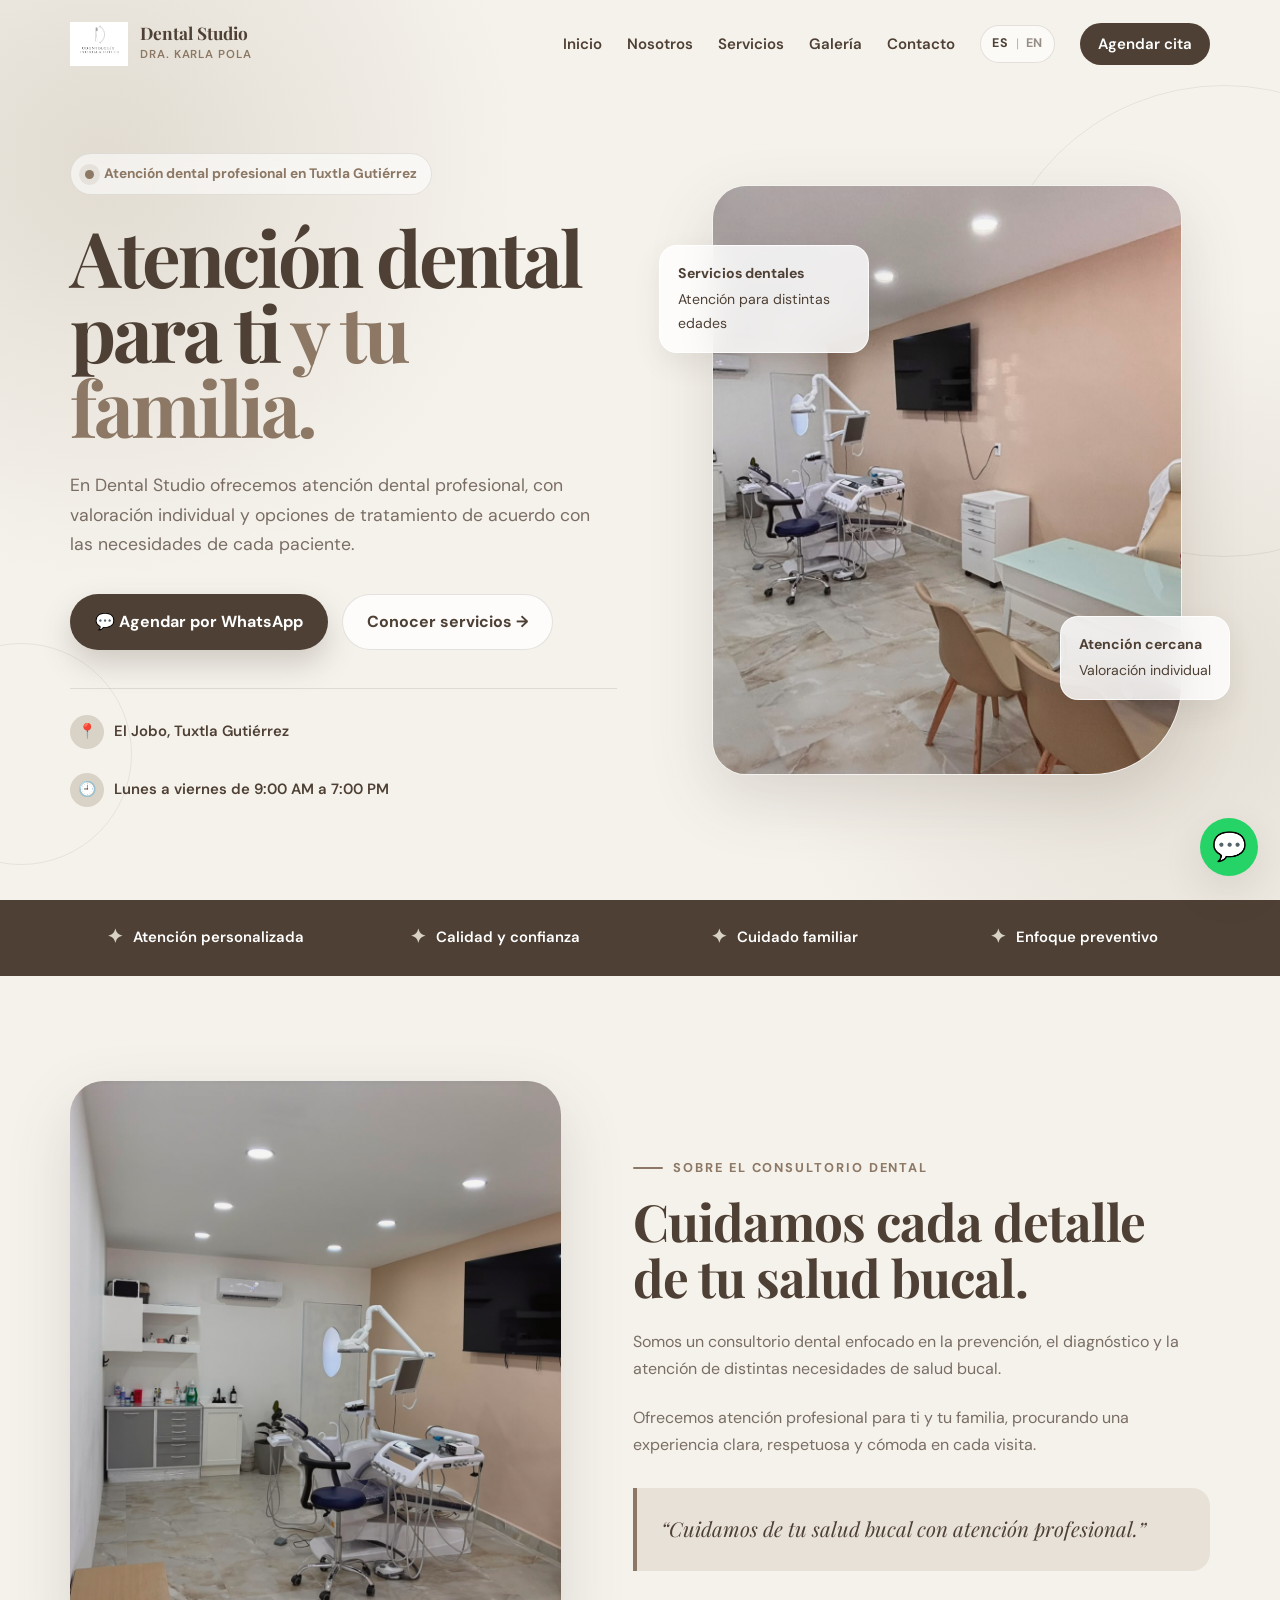
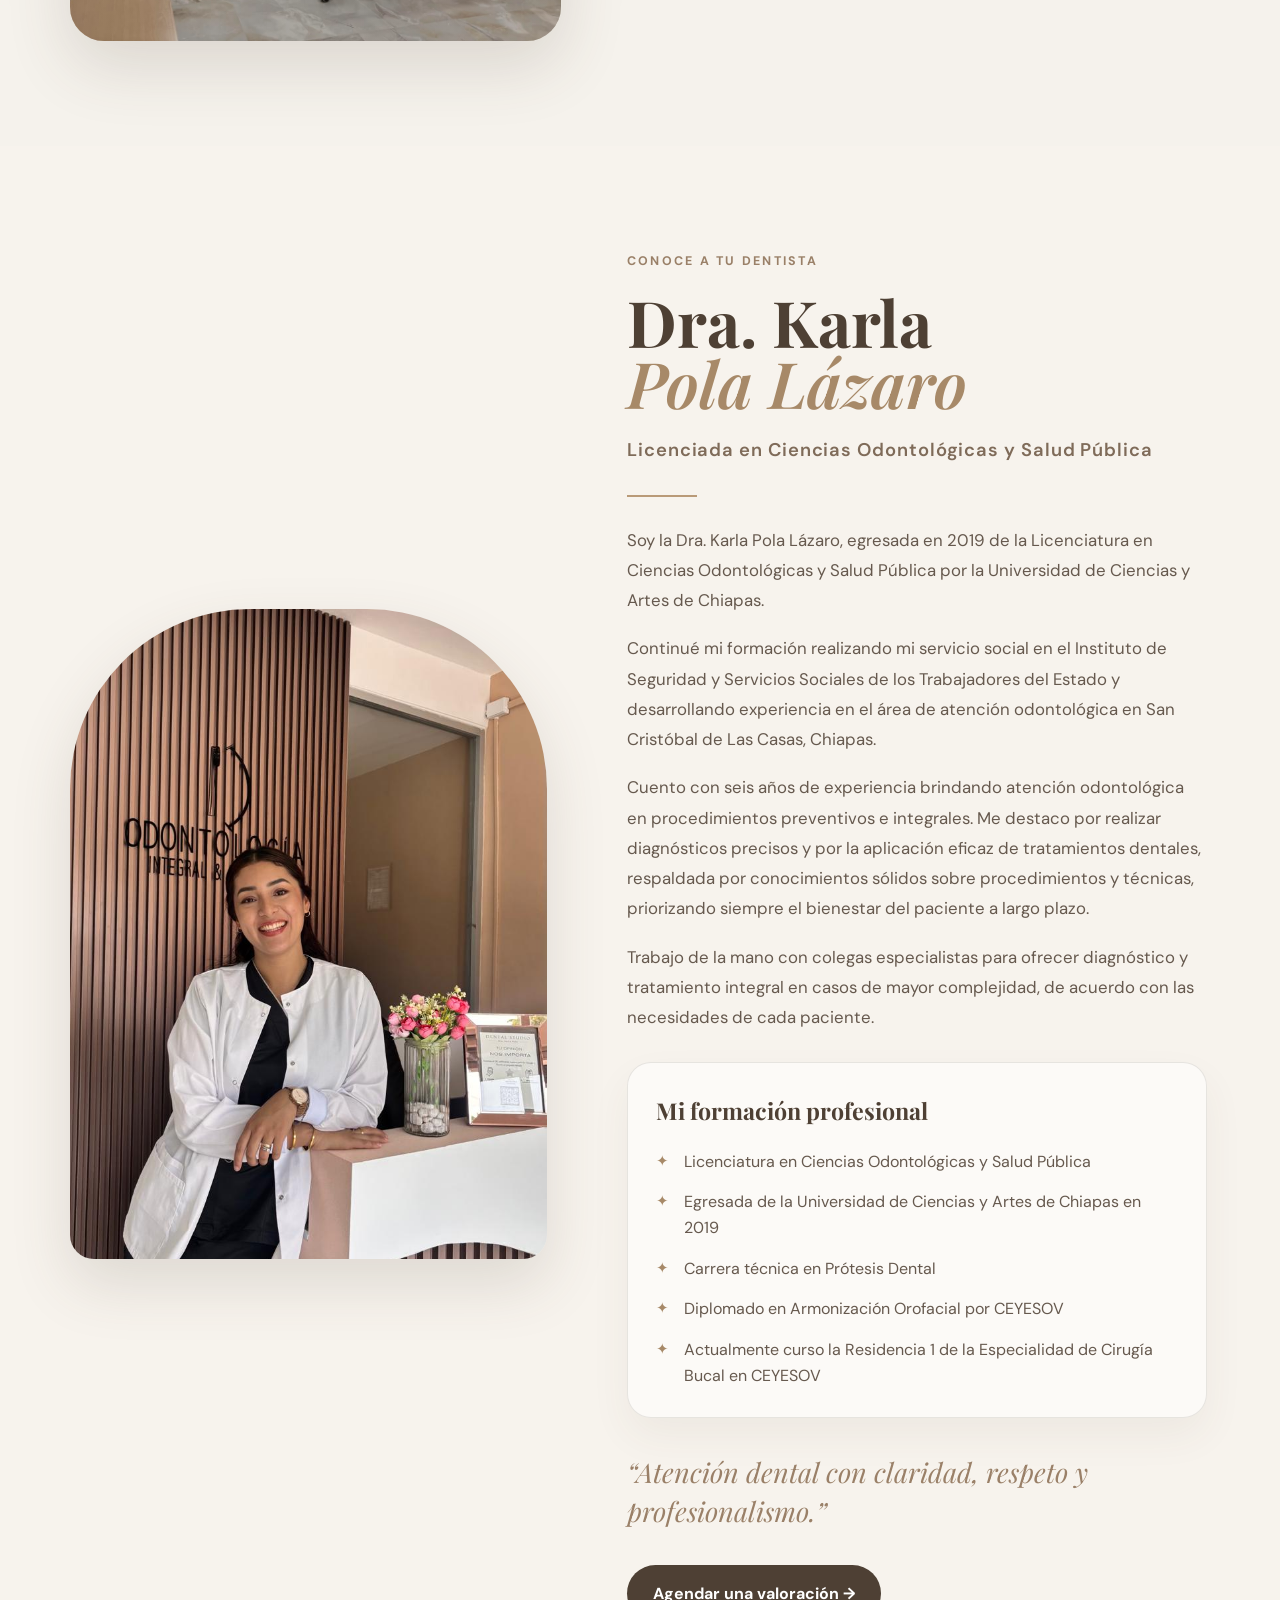
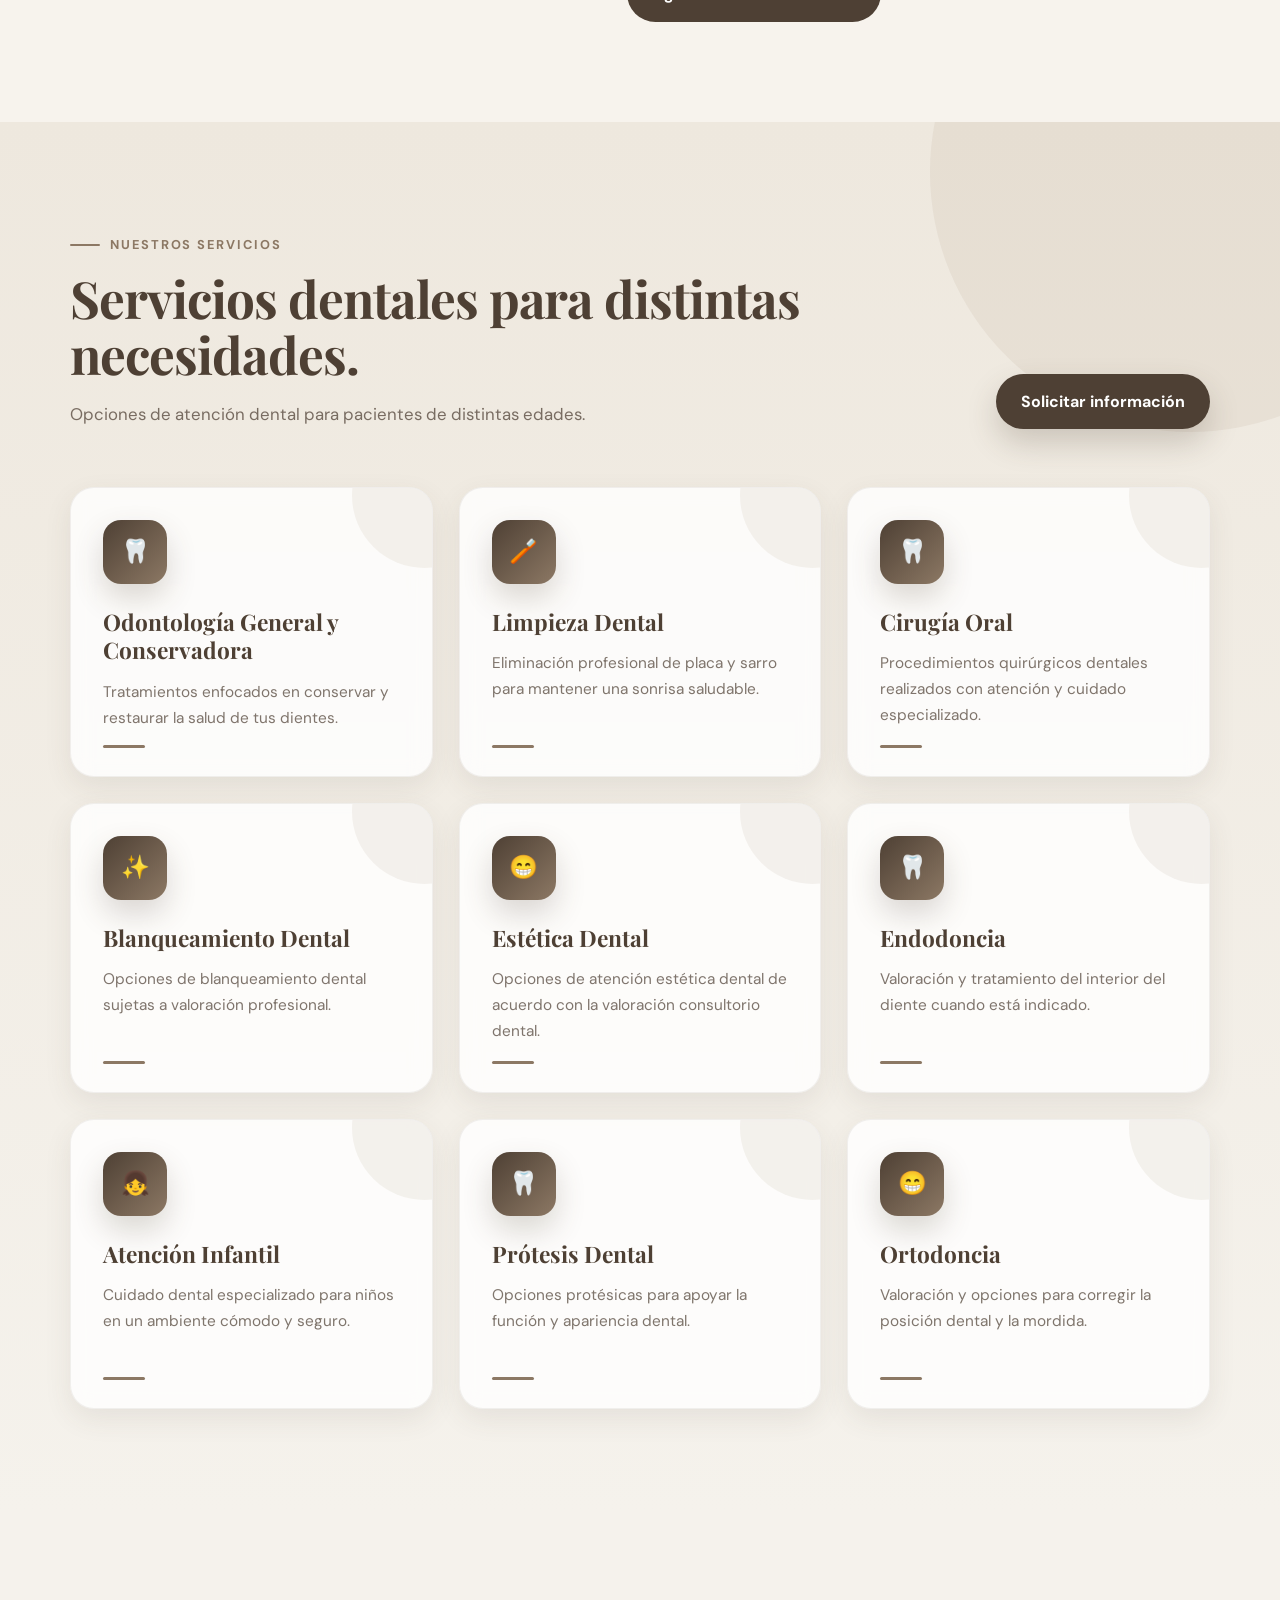
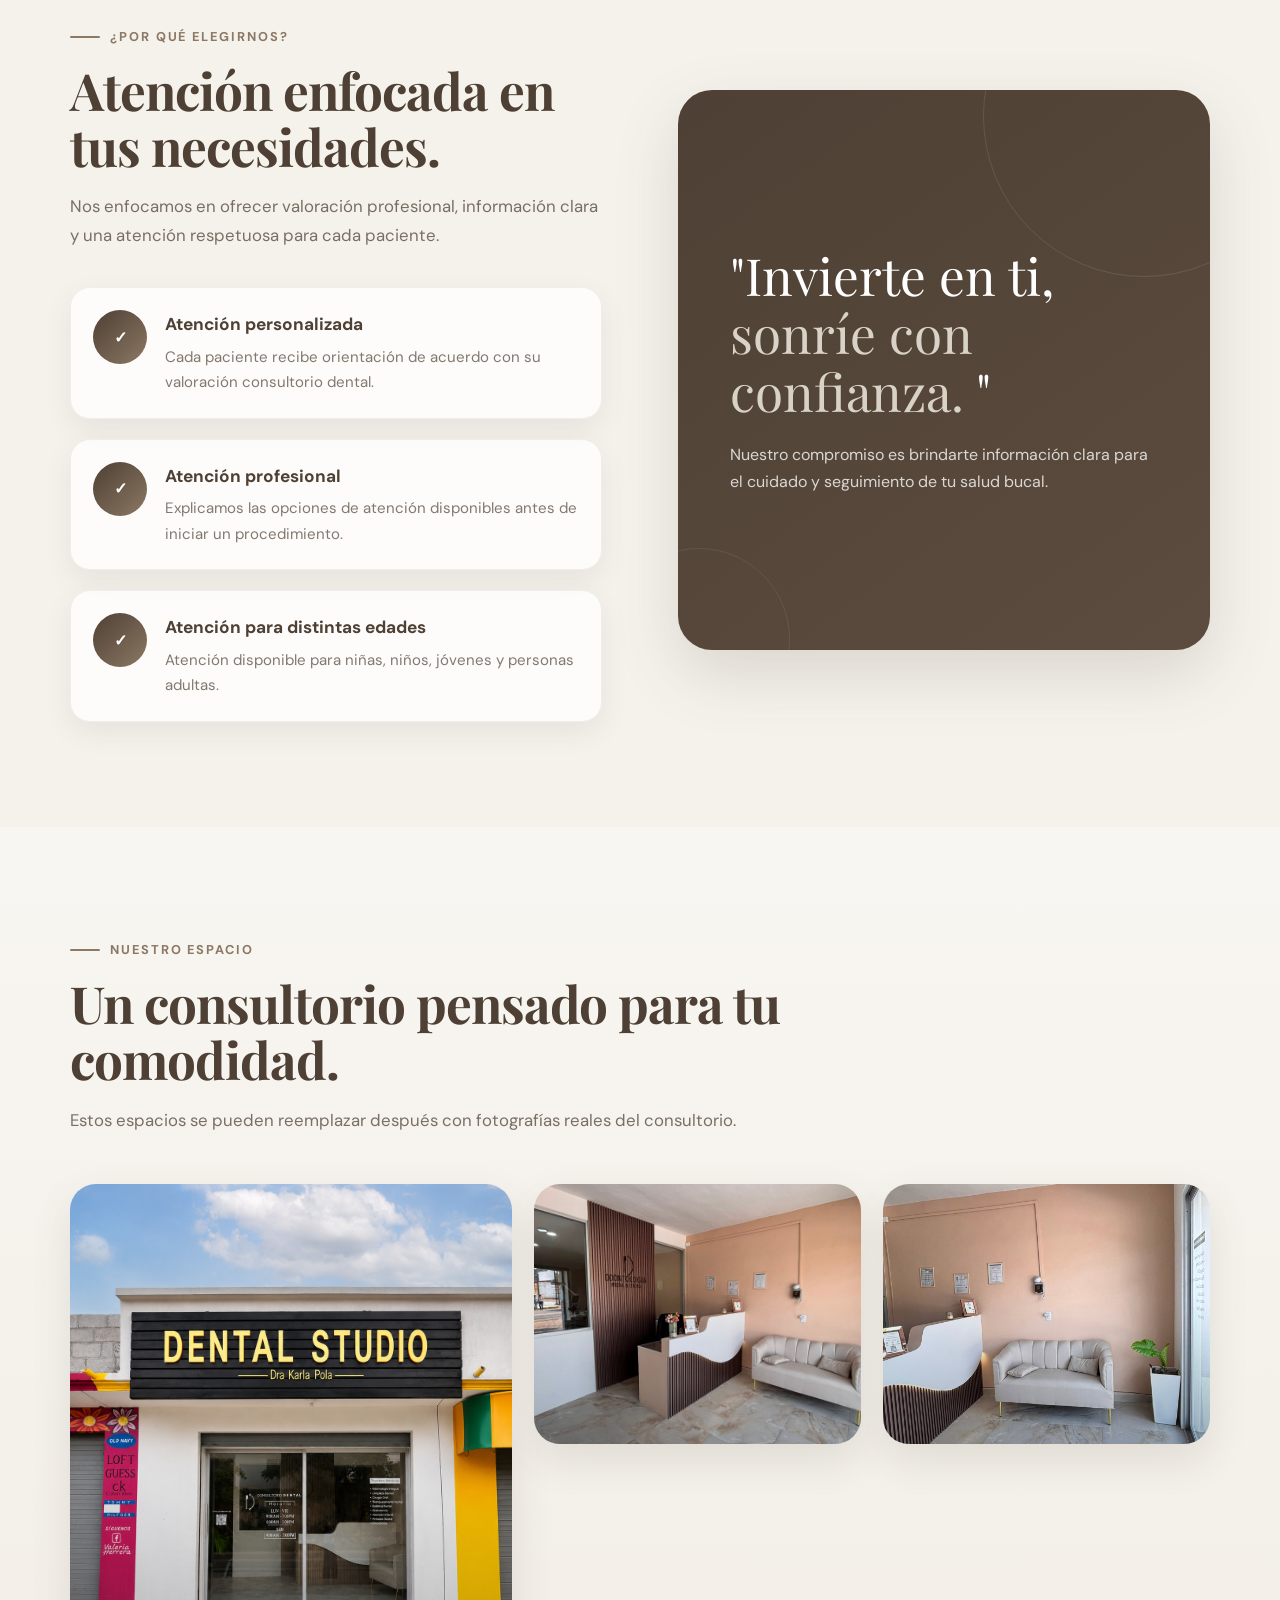
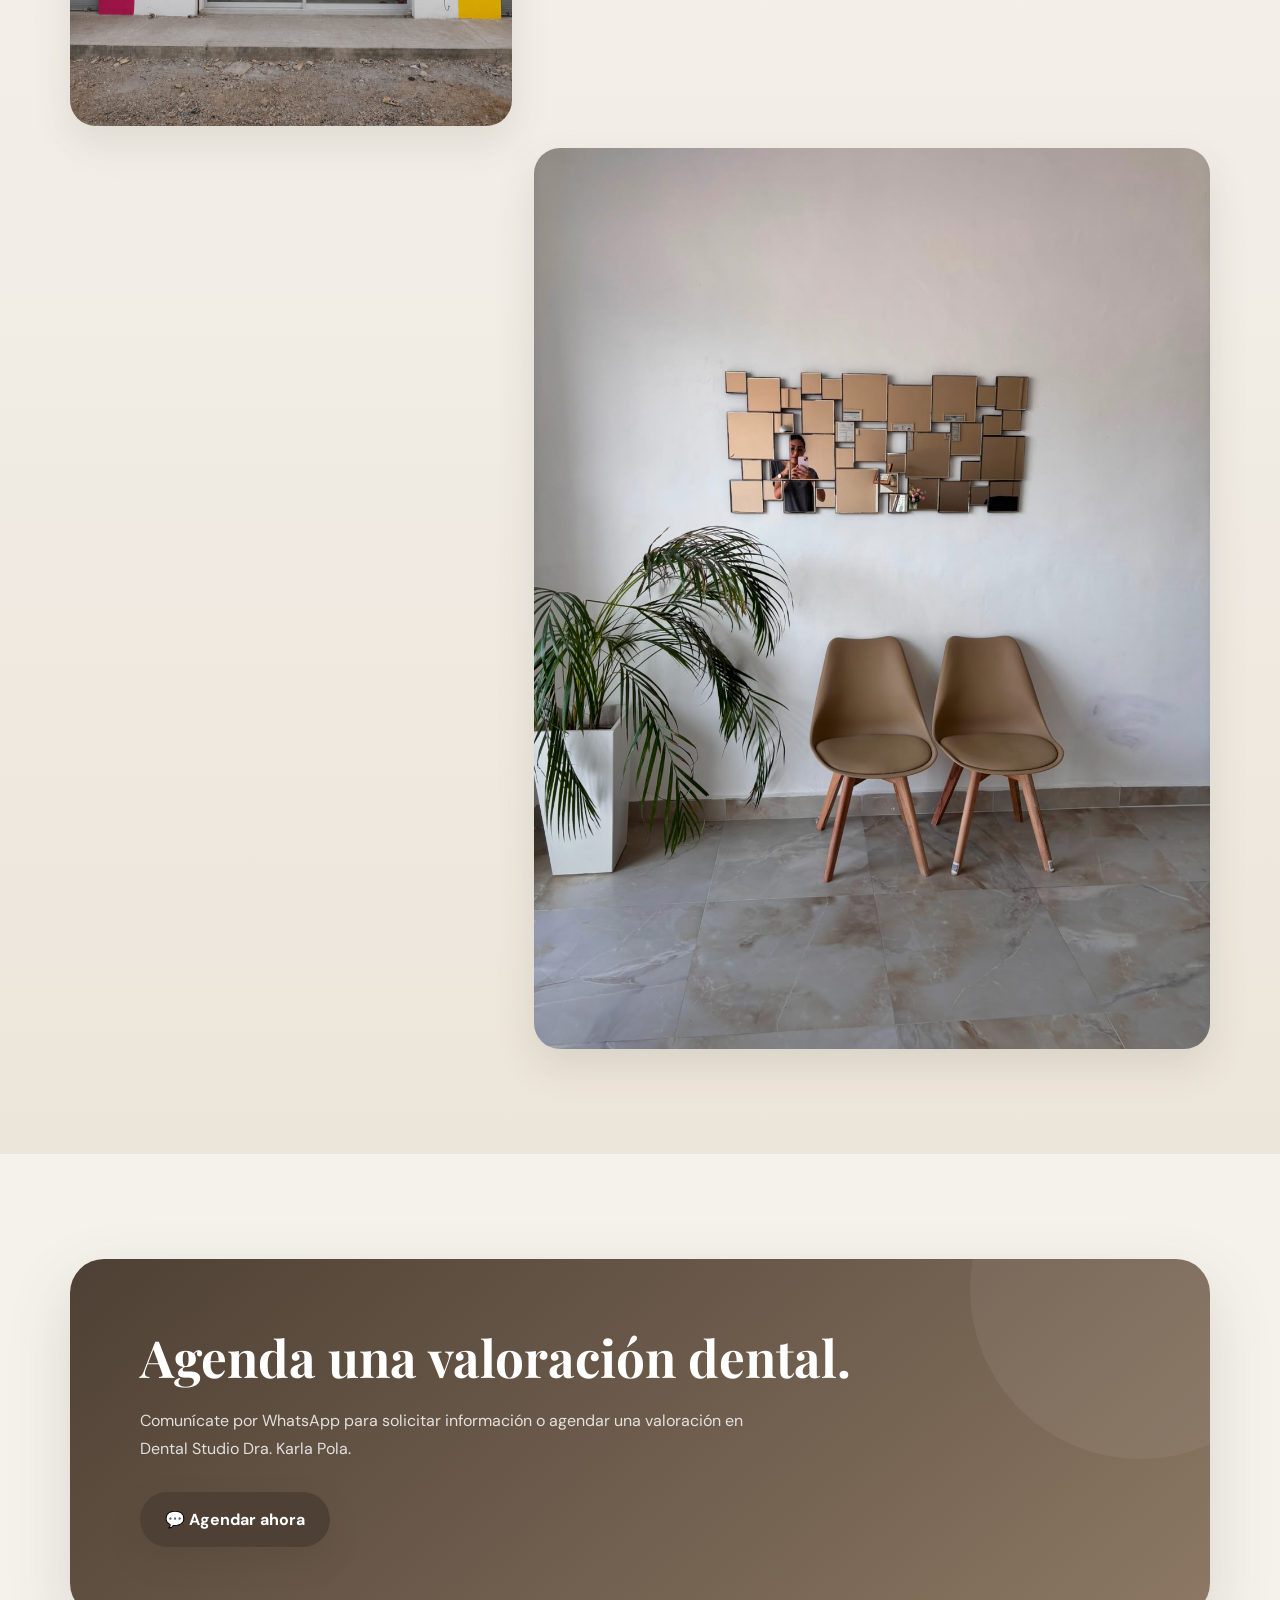
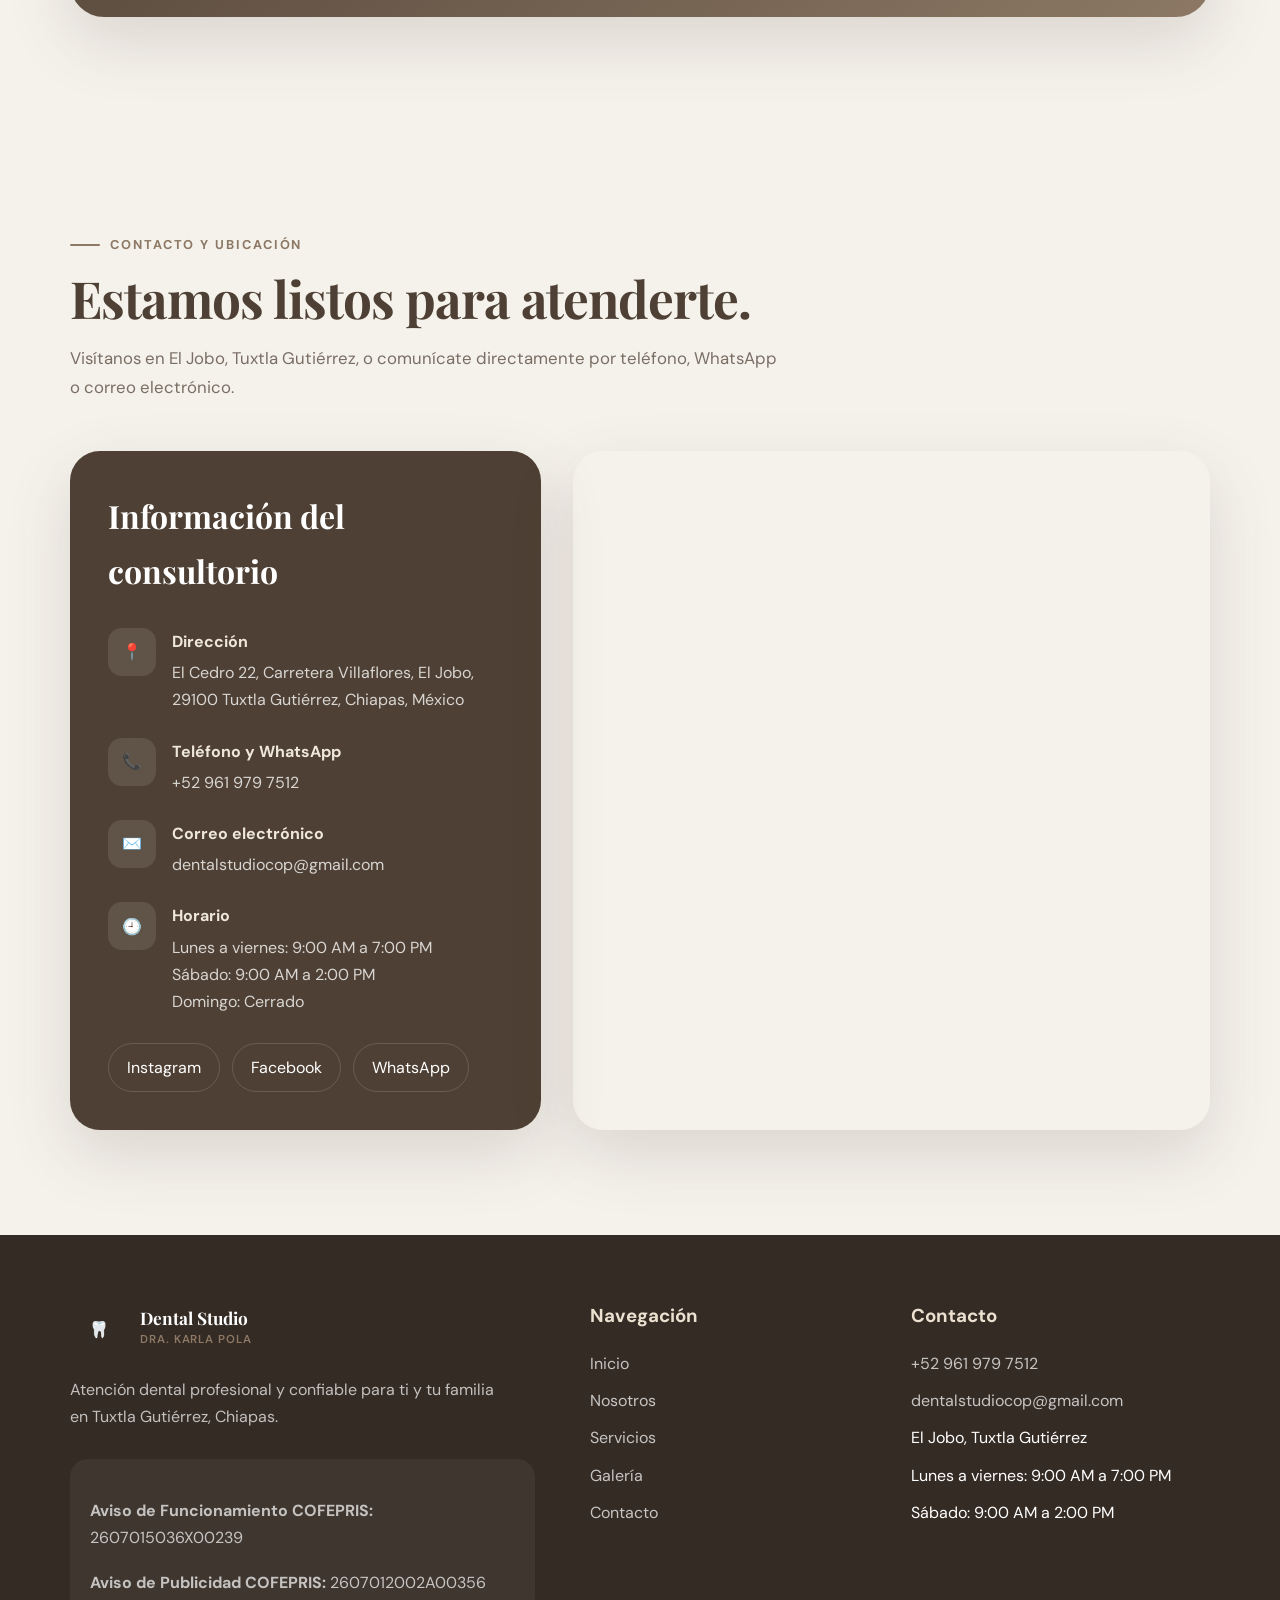
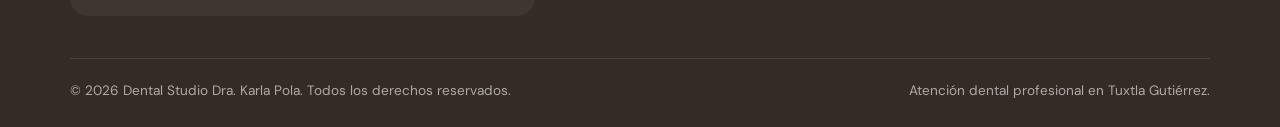
==== commit fb79d5b3: "Update meta tags and content for dental services" ====
--- a/index.html
+++ b/index.html
@@ -18,7 +18,7 @@
 
     <meta
         name="keywords"
-        content="dentista en Tuxtla Gutiérrez, clínica dental, limpieza dental, ortodoncia, endodoncia, blanqueamiento dental"
+        content="dentista en Tuxtla Gutiérrez, consultorio dental, limpieza dental, ortodoncia, endodoncia, blanqueamiento dental"
     >
 
     <meta name="author" content="Dental Studio Dra. Karla Pola">
@@ -612,7 +612,7 @@
                         <h3>Estética Dental</h3>
 
                         <p>
-                            Opciones de atención estética dental de acuerdo con la valoración clínica.
+                            Opciones de atención estética dental de acuerdo con la valoración consultorio dental.
                         </p>
 
                     </div>
@@ -726,7 +726,7 @@
 
                                 <p>
 
-                                    Cada paciente recibe orientación de acuerdo con su valoración clínica.
+                                    Cada paciente recibe orientación de acuerdo con su valoración consultorio dental.
 
                                 </p>
 
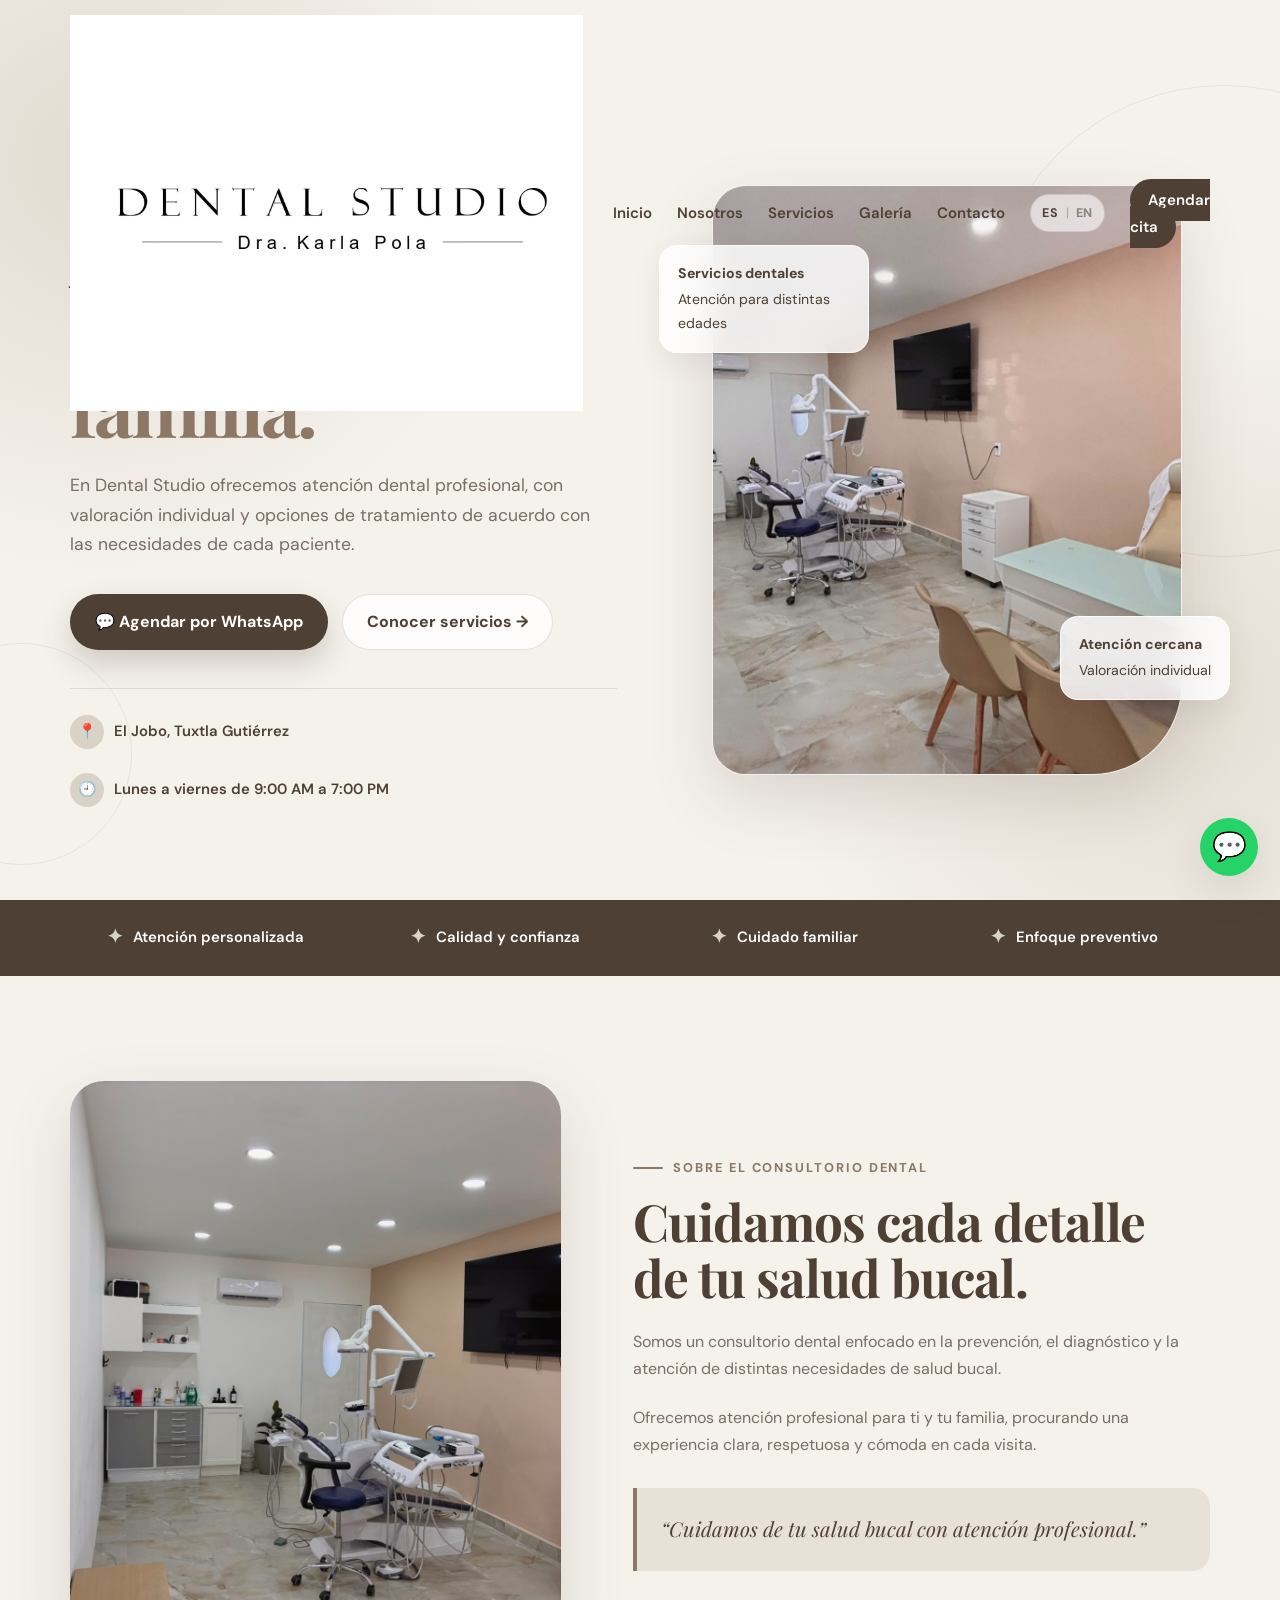
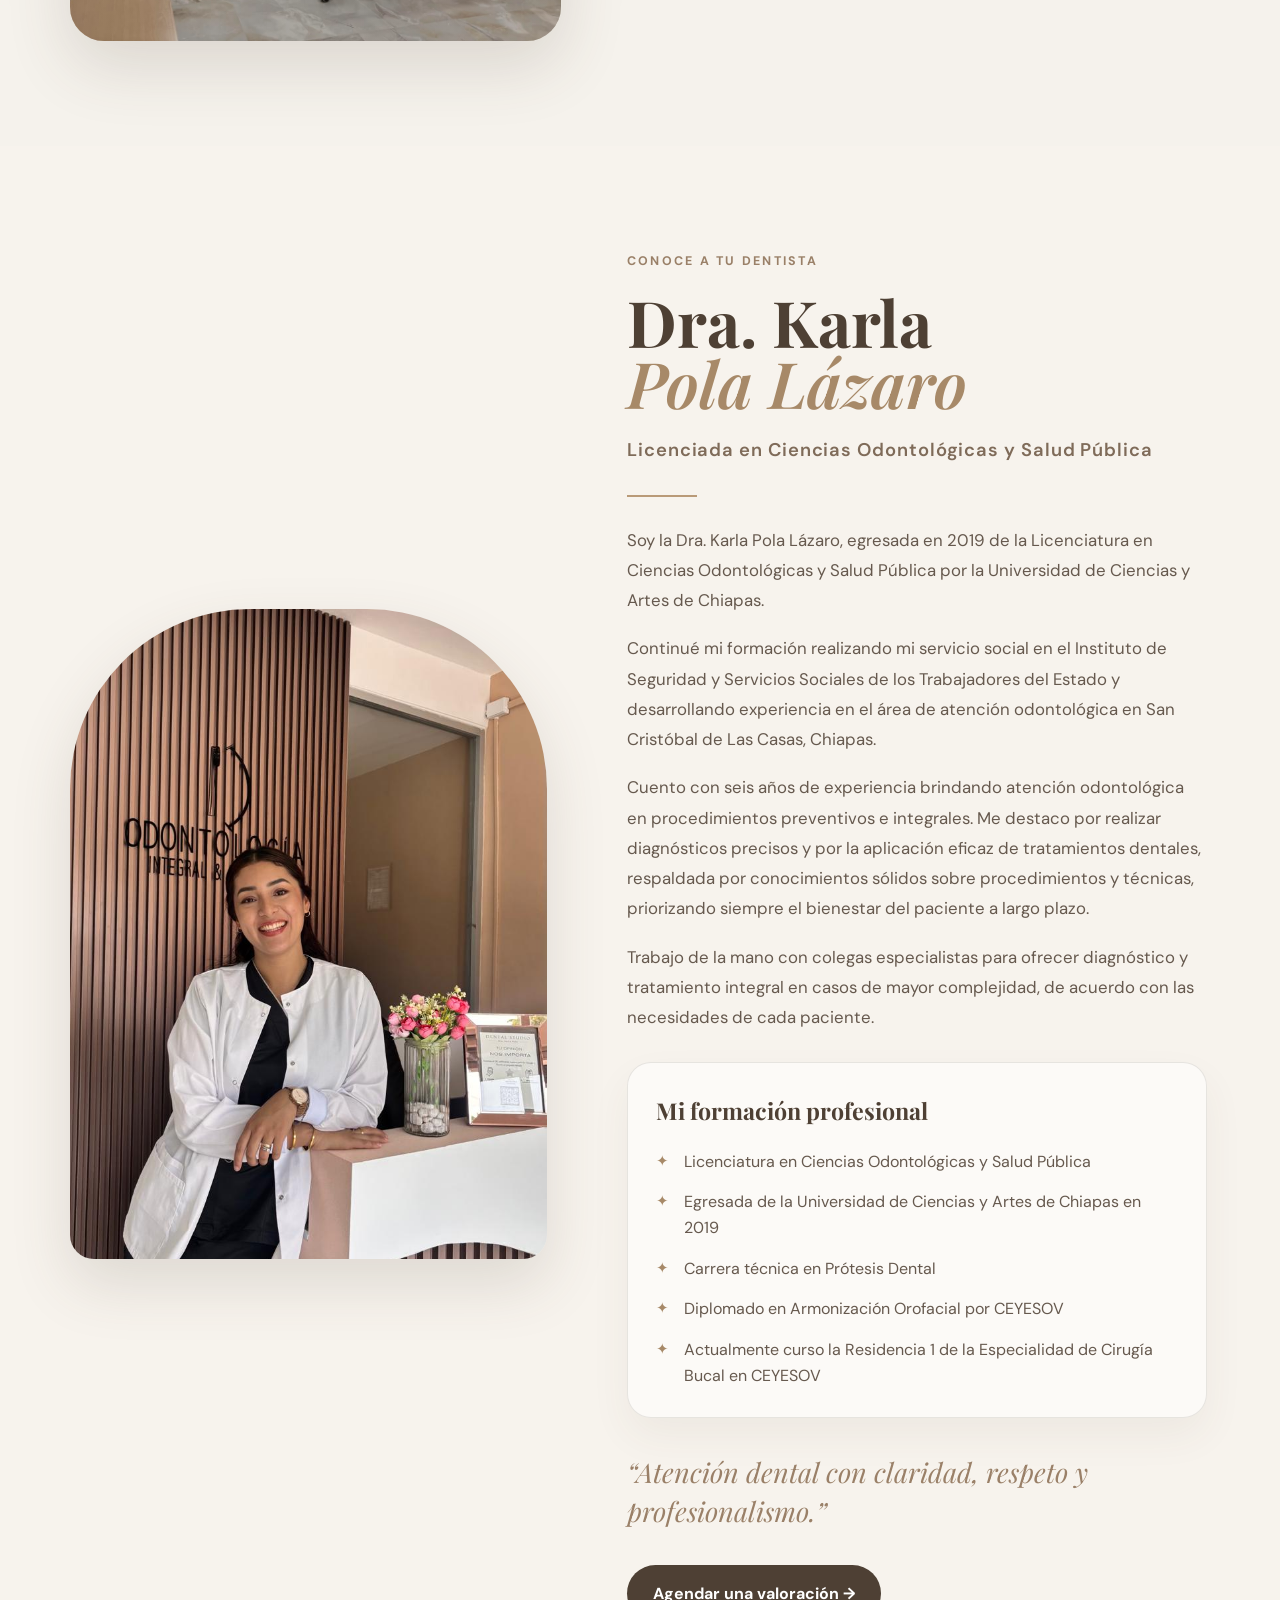
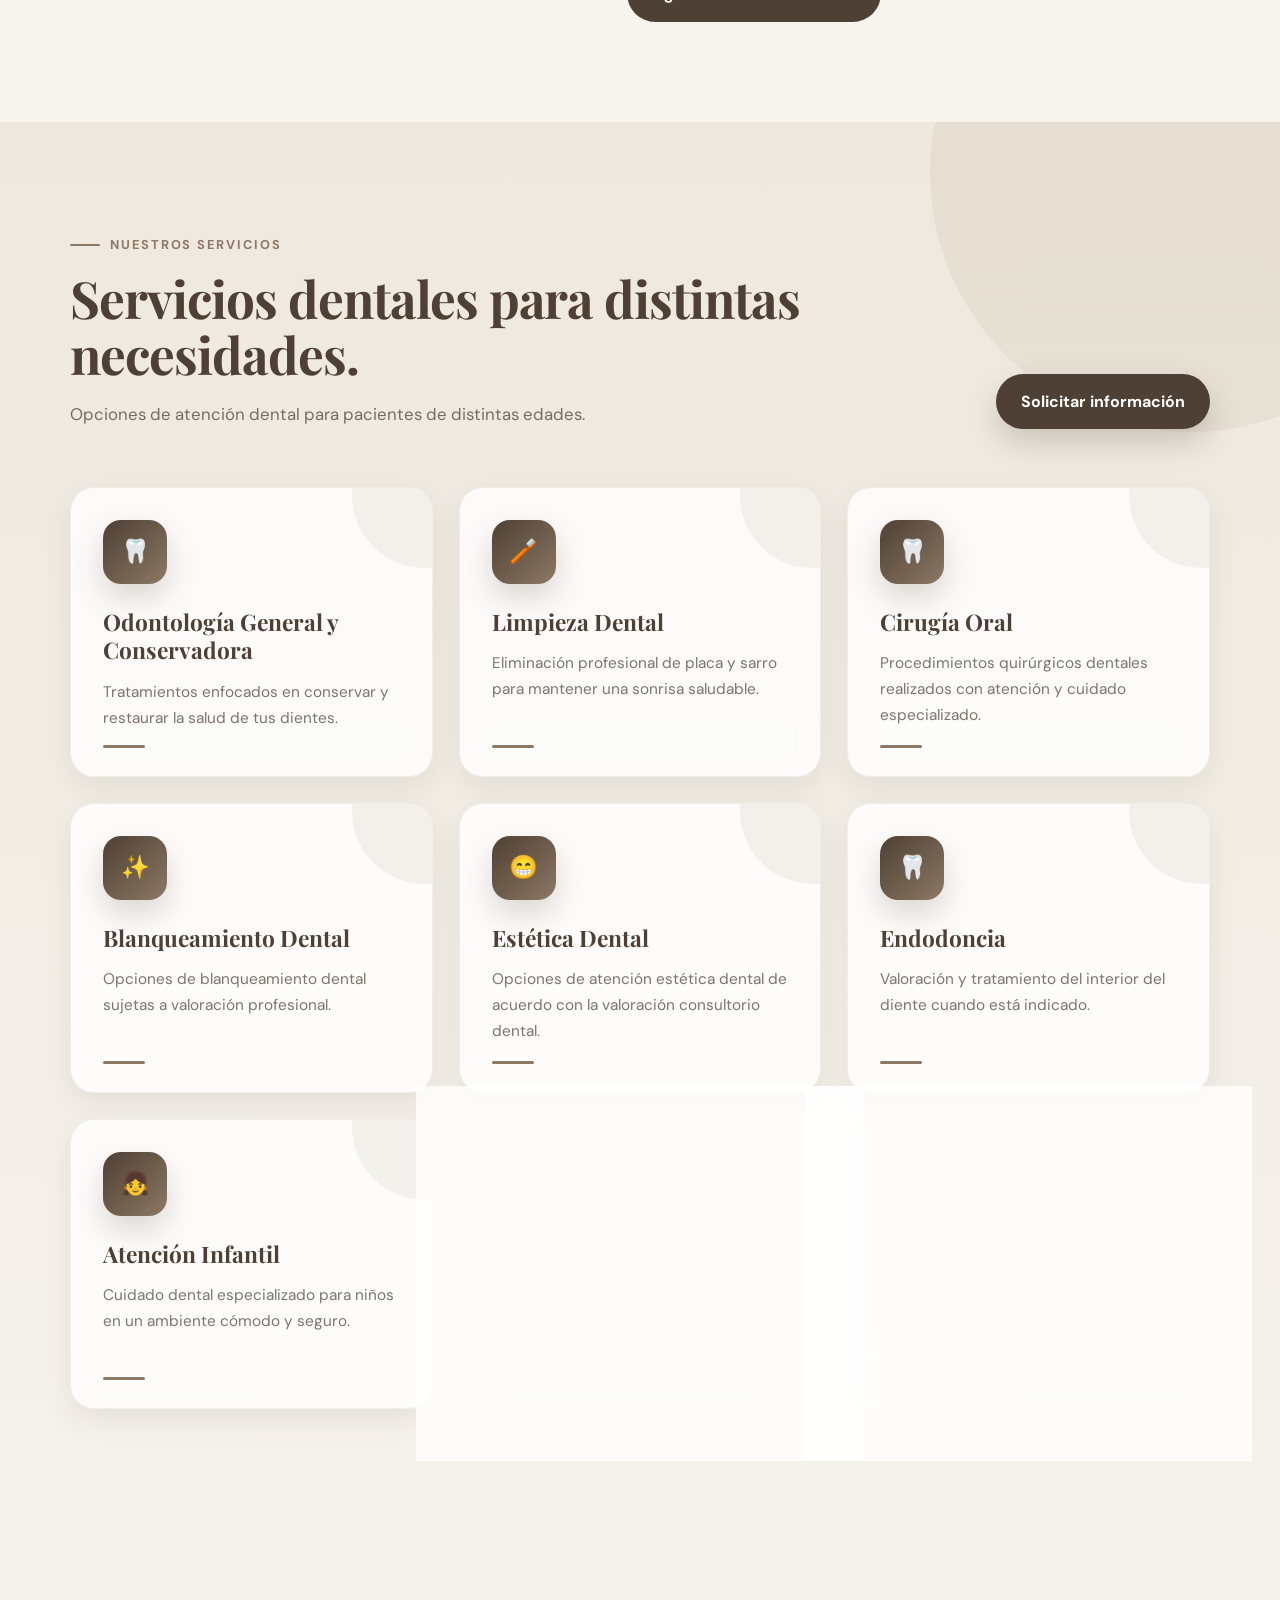
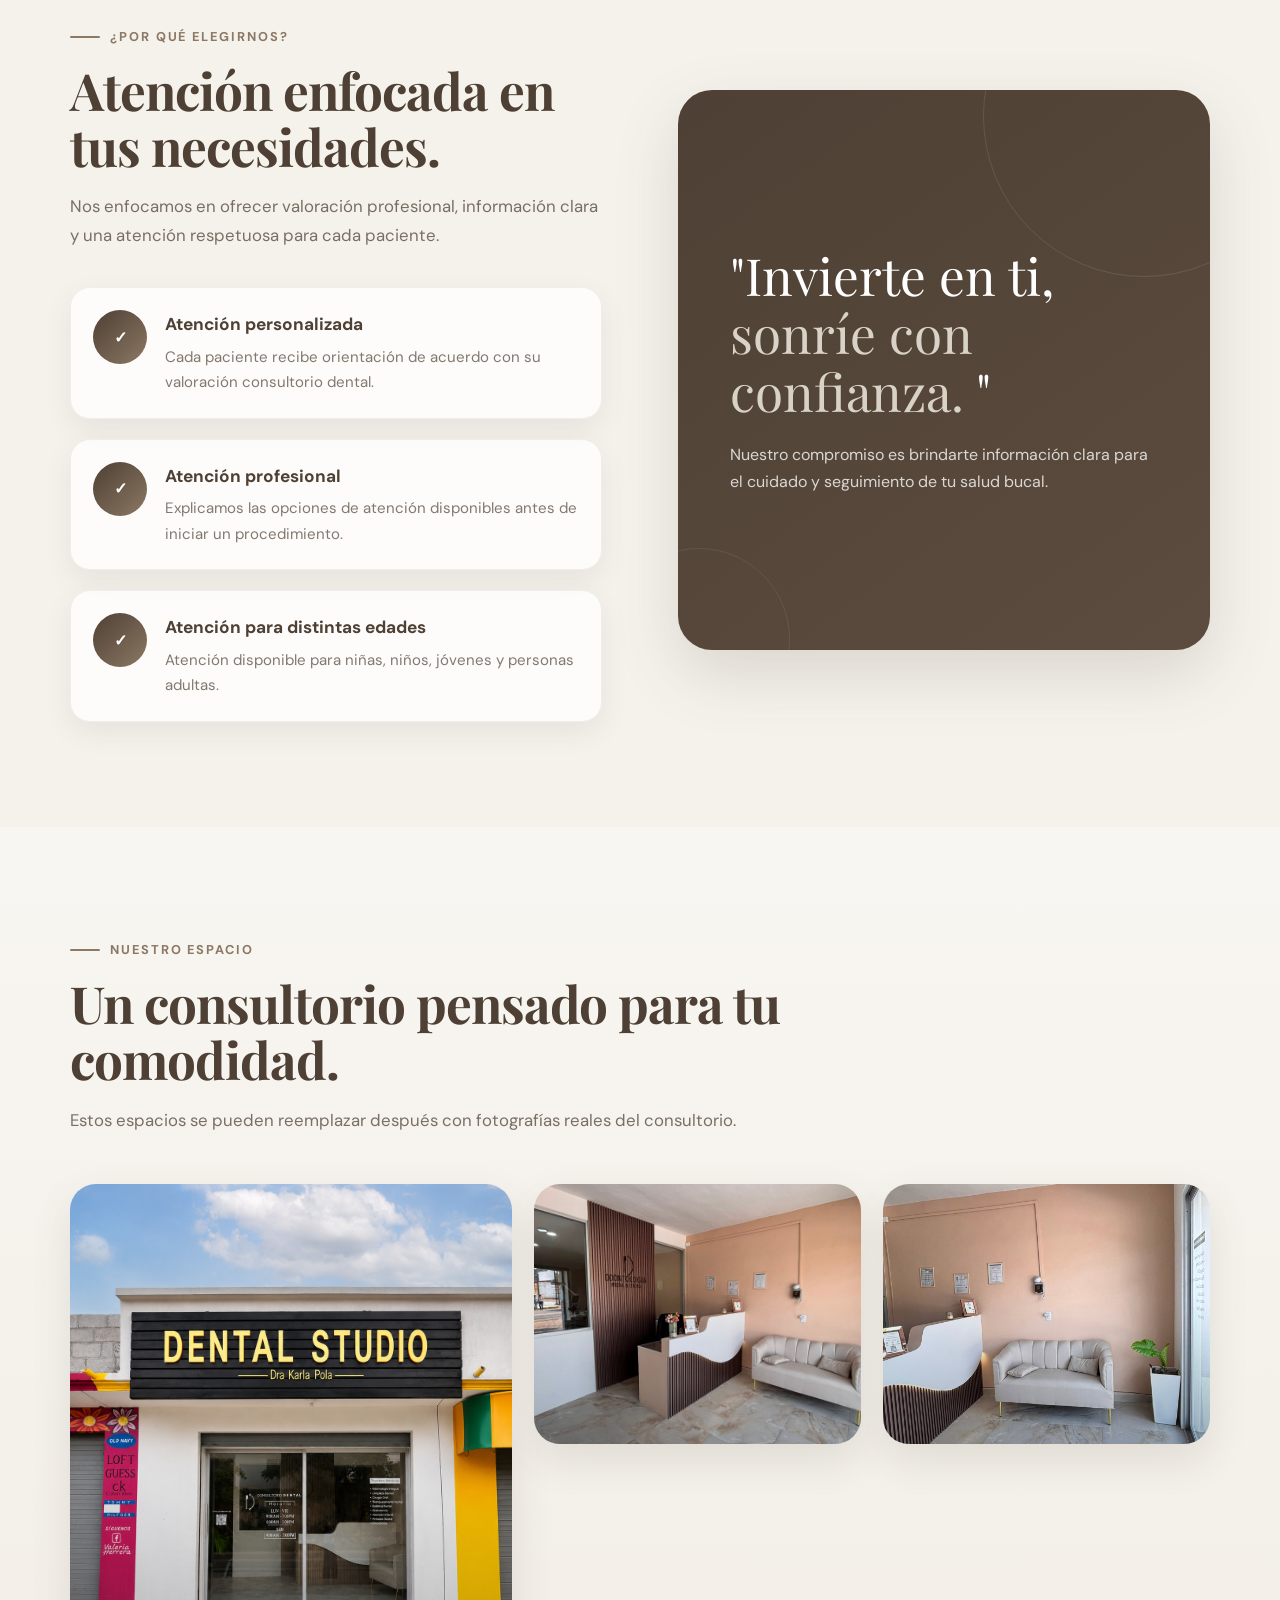
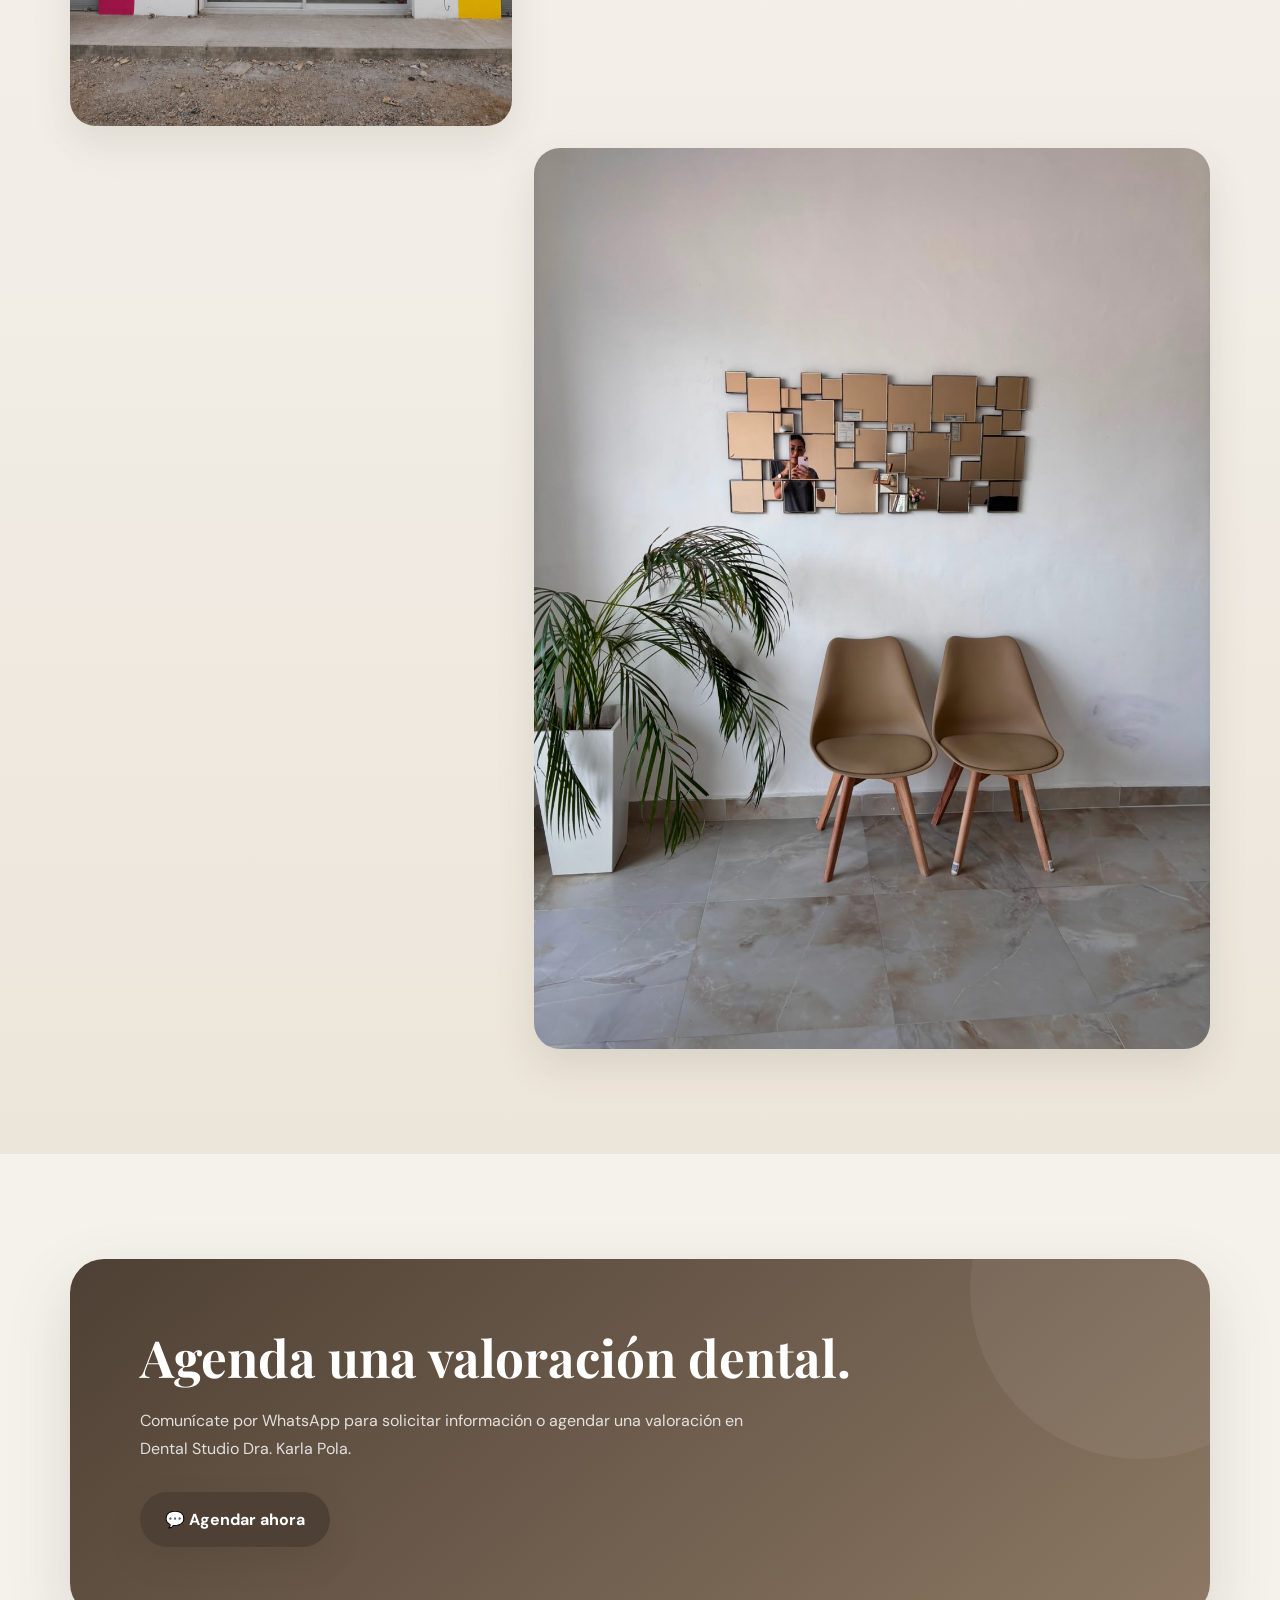
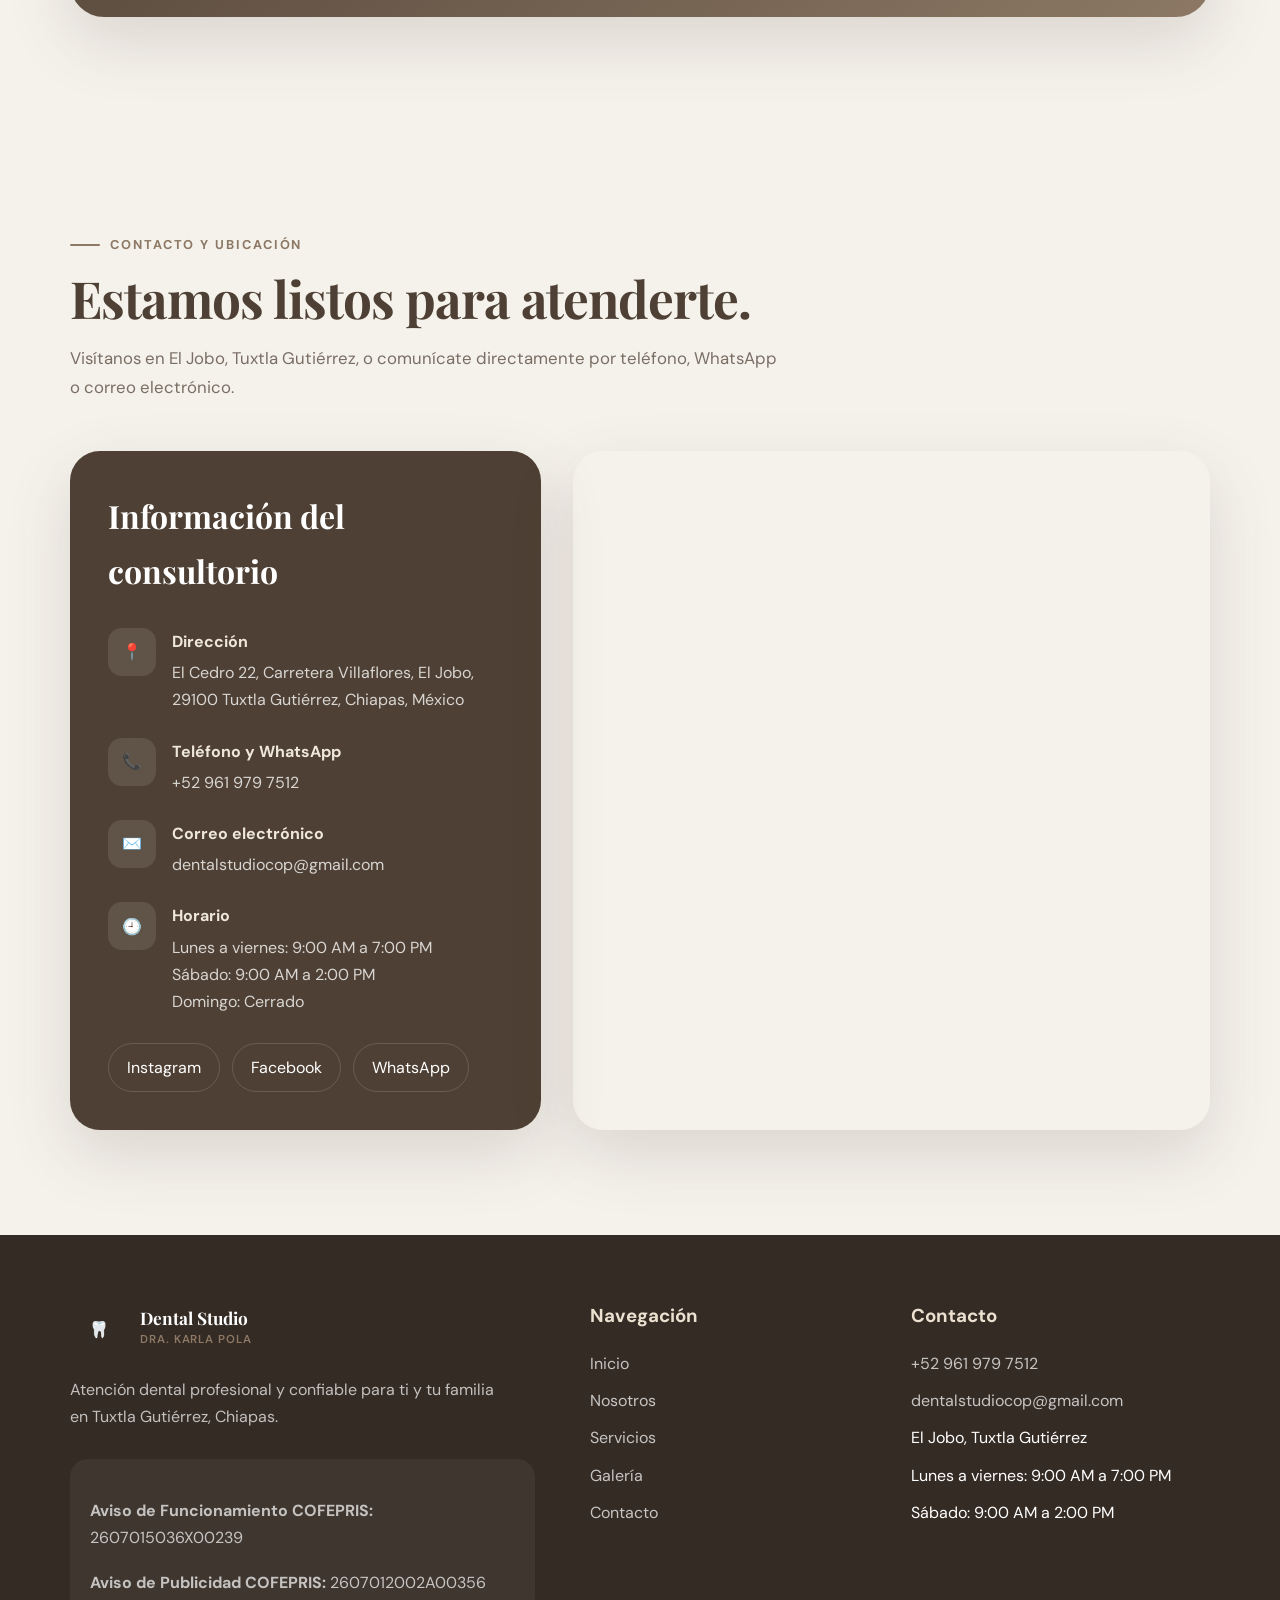
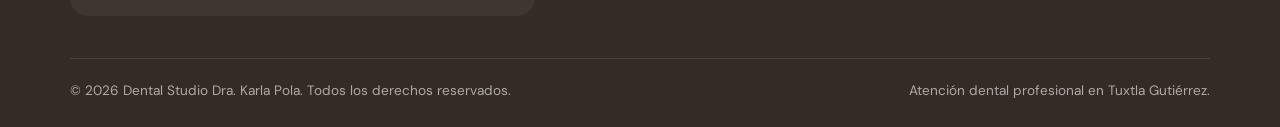
==== commit 8dc61882: "Refactor brand section in index.html Updated brand link and removed unnecessary elements." ====
--- a/index.html
+++ b/index.html
@@ -66,25 +66,13 @@
 
         <div class="container navbar">
 
-            <a href="#inicio" class="brand">
-
-      <div class="brand-mark">
-    <img src="logo-simbolo.png" alt="Logo de Dental Studio Dra. Karla Pola">
-</div>
-
-                <div class="brand-text">
-
-                    <strong>
-                        Dental Studio
-                    </strong>
-
-                    <span>
-                        Dra. Karla Pola
-                    </span>
-
-                </div>
-
-            </a>
+            <a href="#inicio" class="brand brand-official">
+    <img
+        src="logo-dental-studio.png"
+        alt="Dental Studio - Dra. Karla Pola"
+        class="brand-official-image"
+    >
+</a>
 
             <button
                 class="menu-toggle"
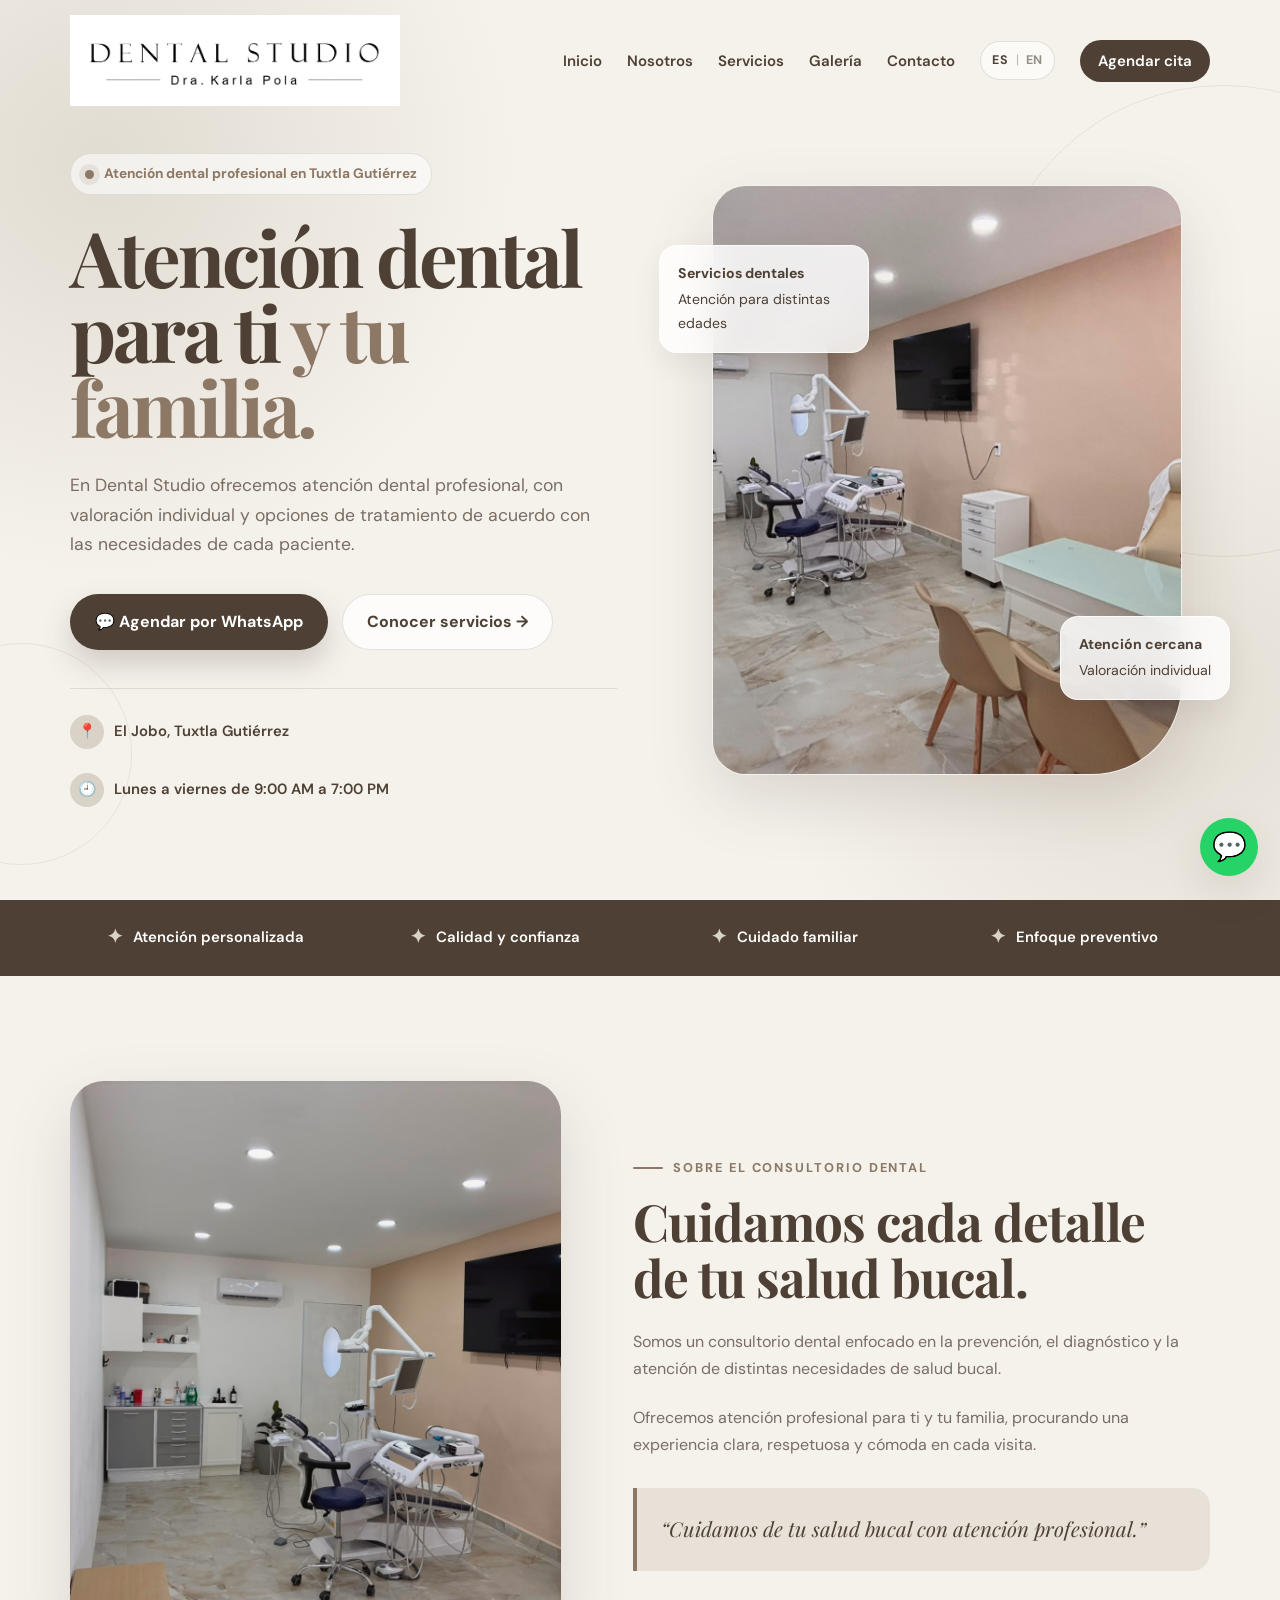
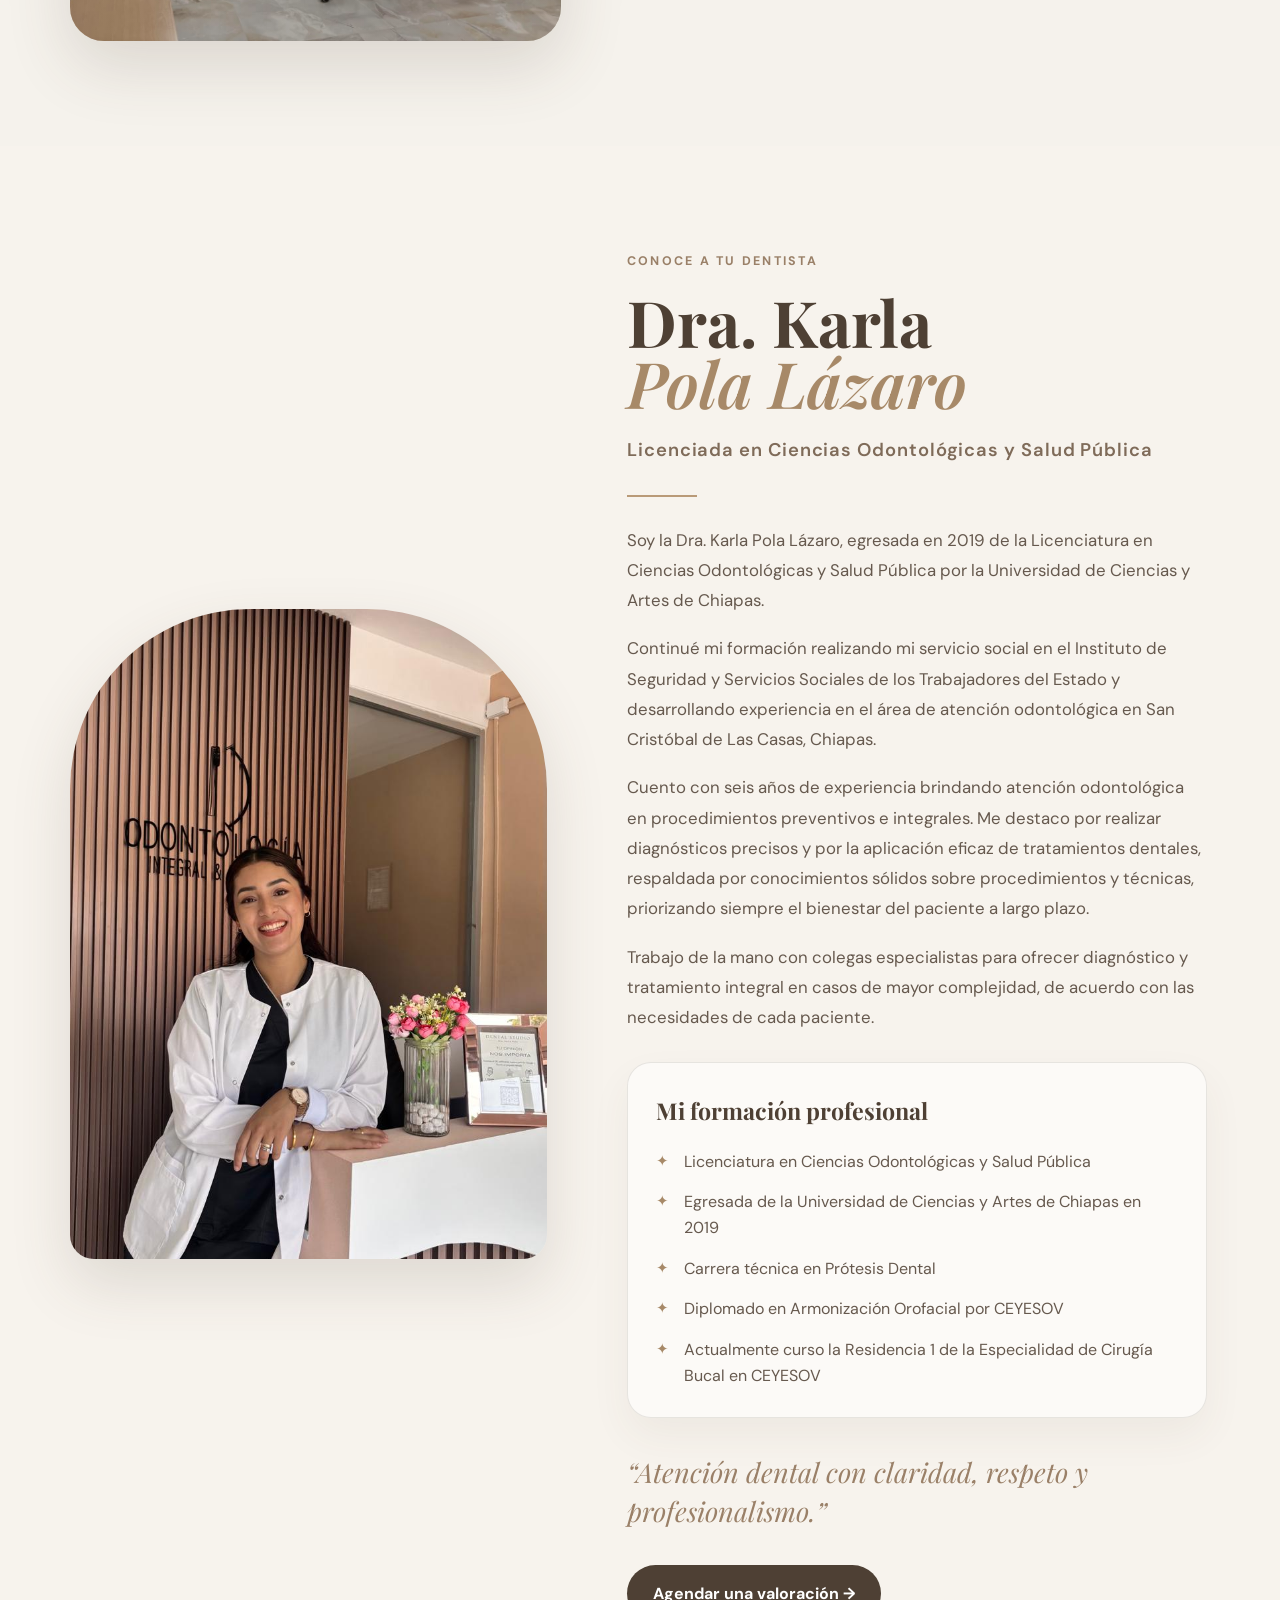
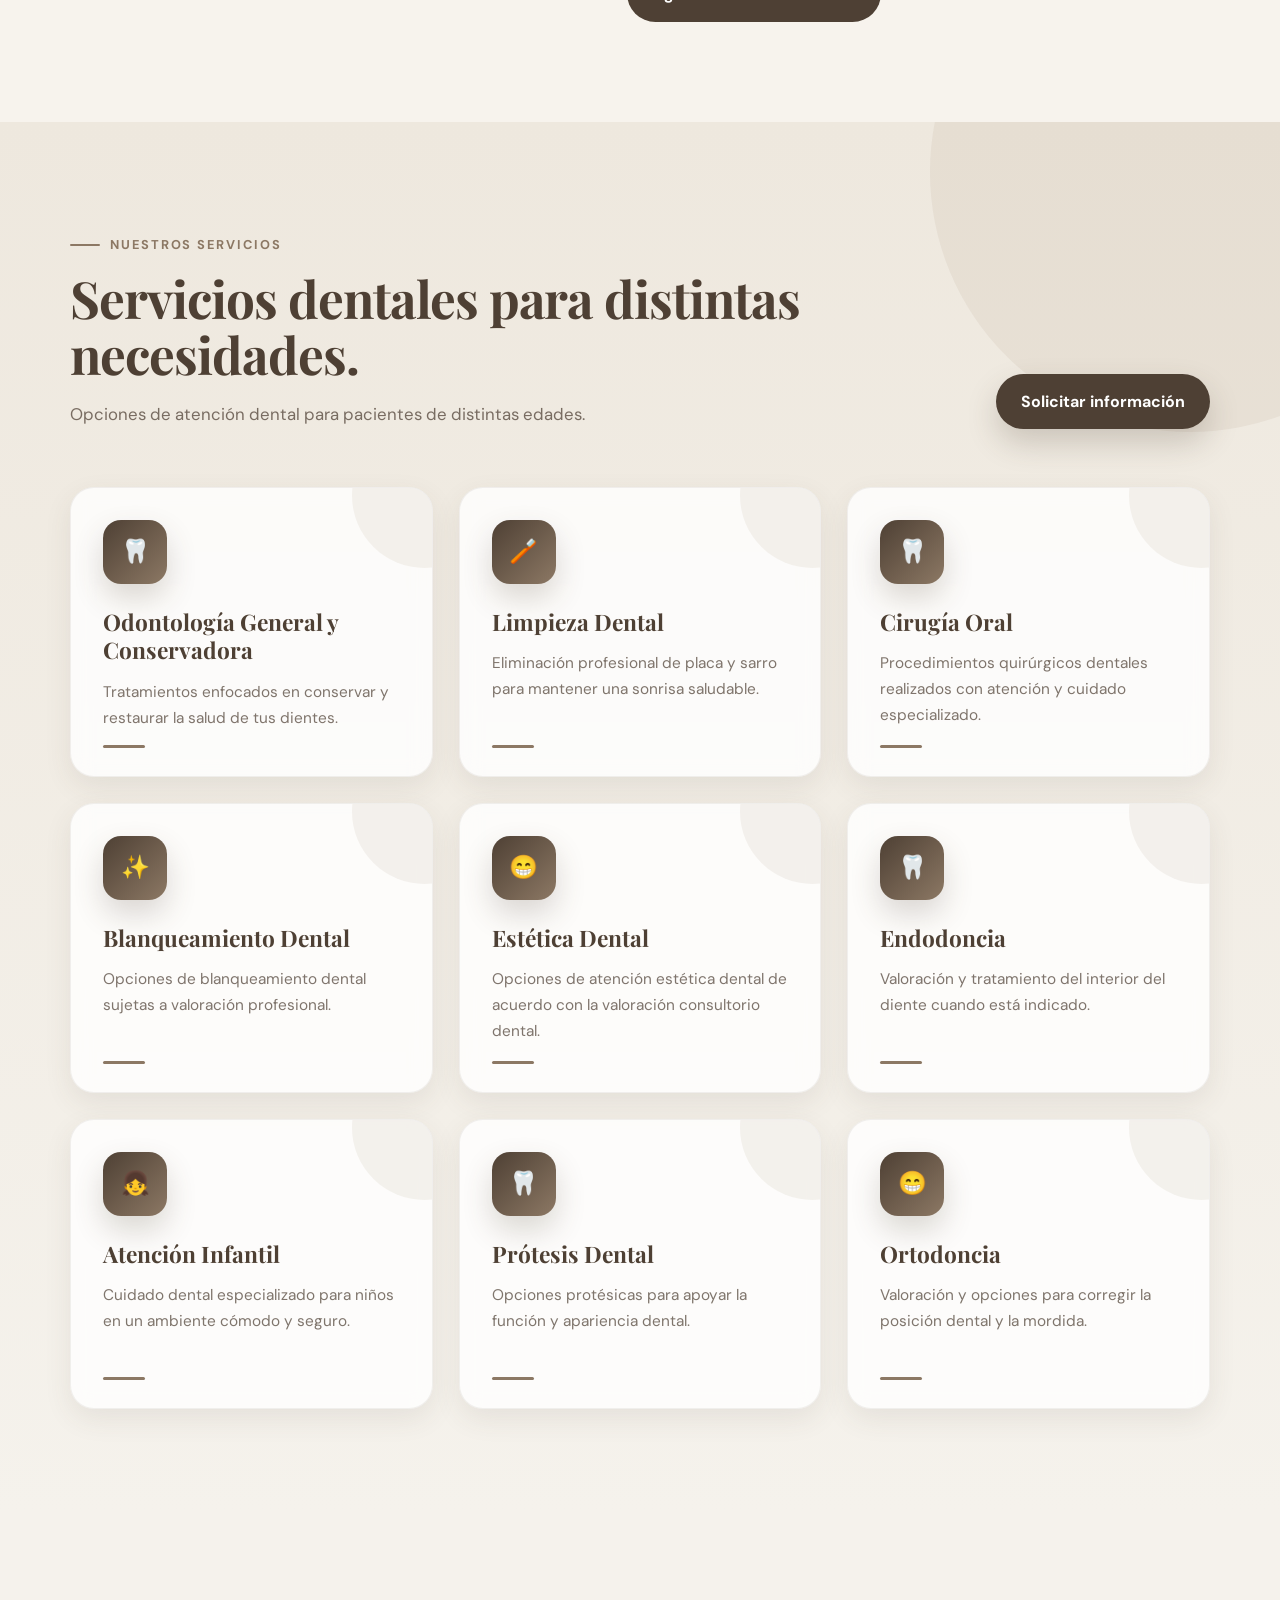
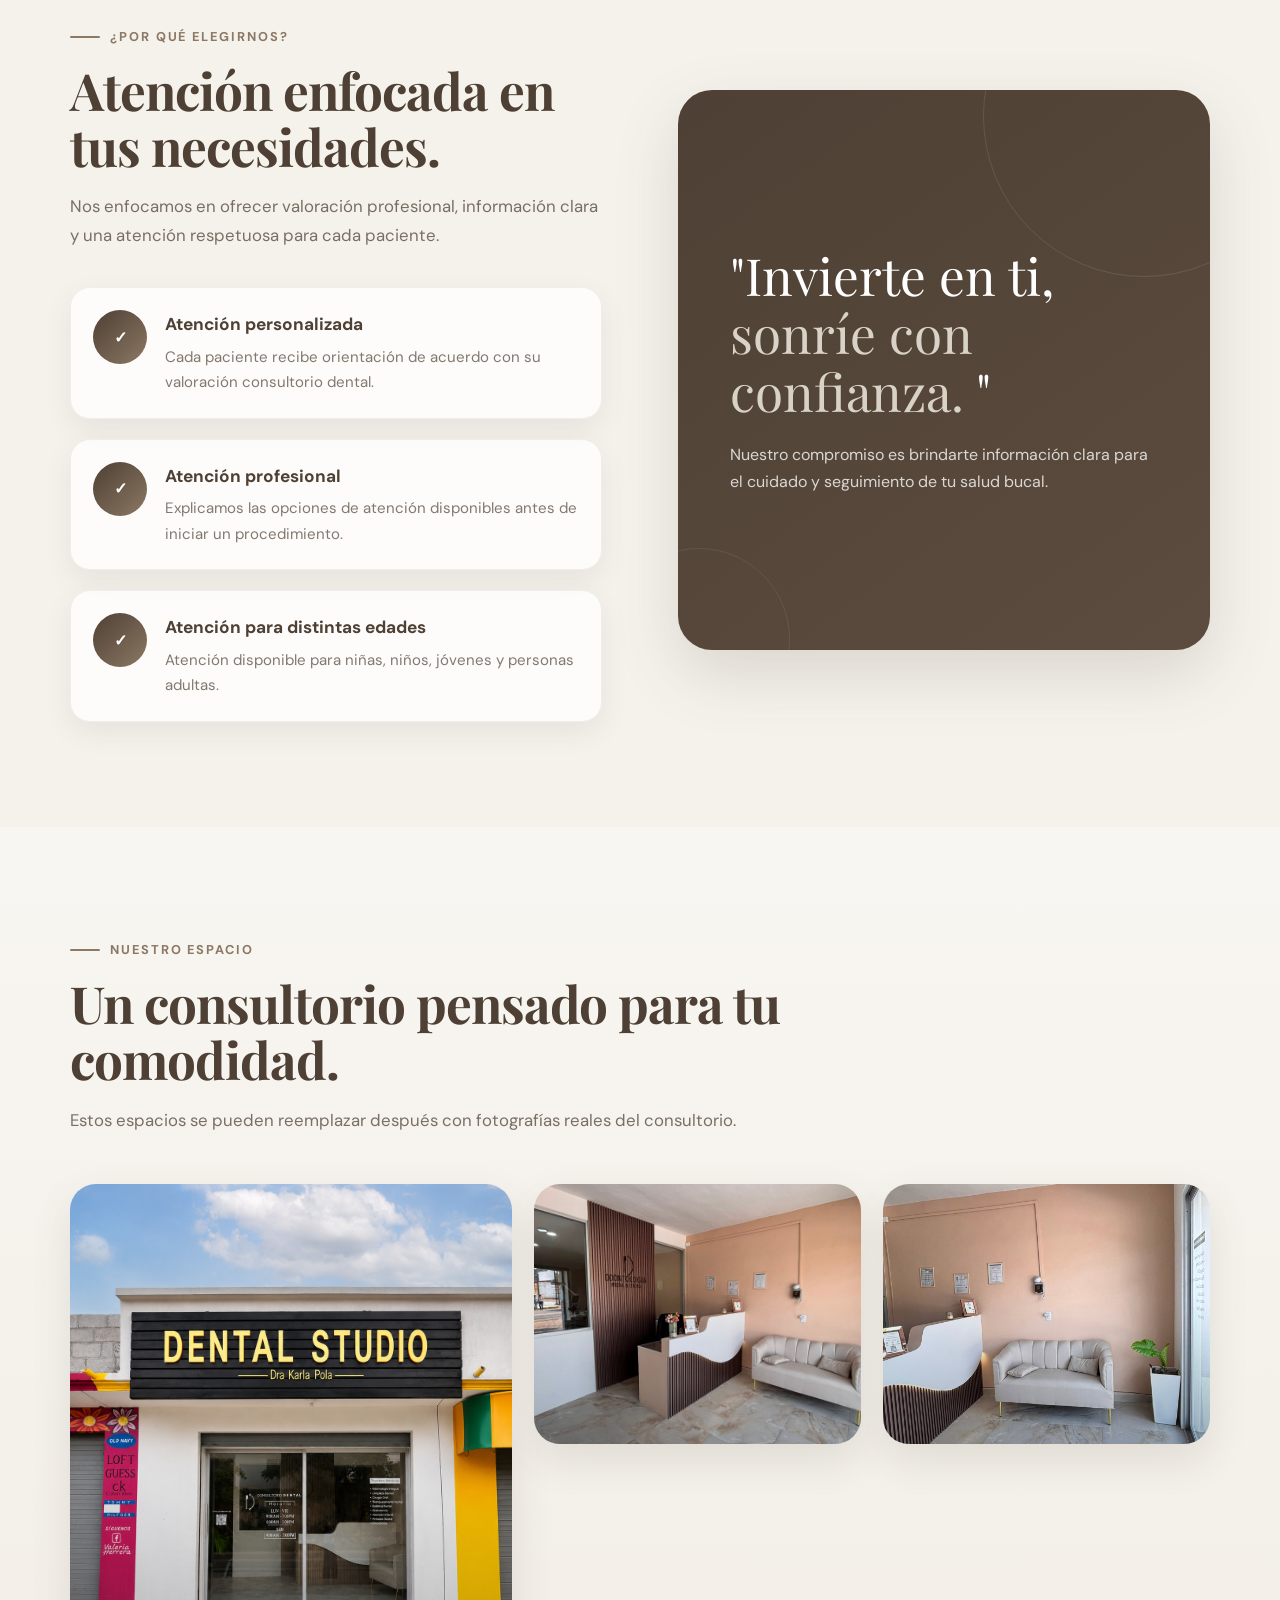
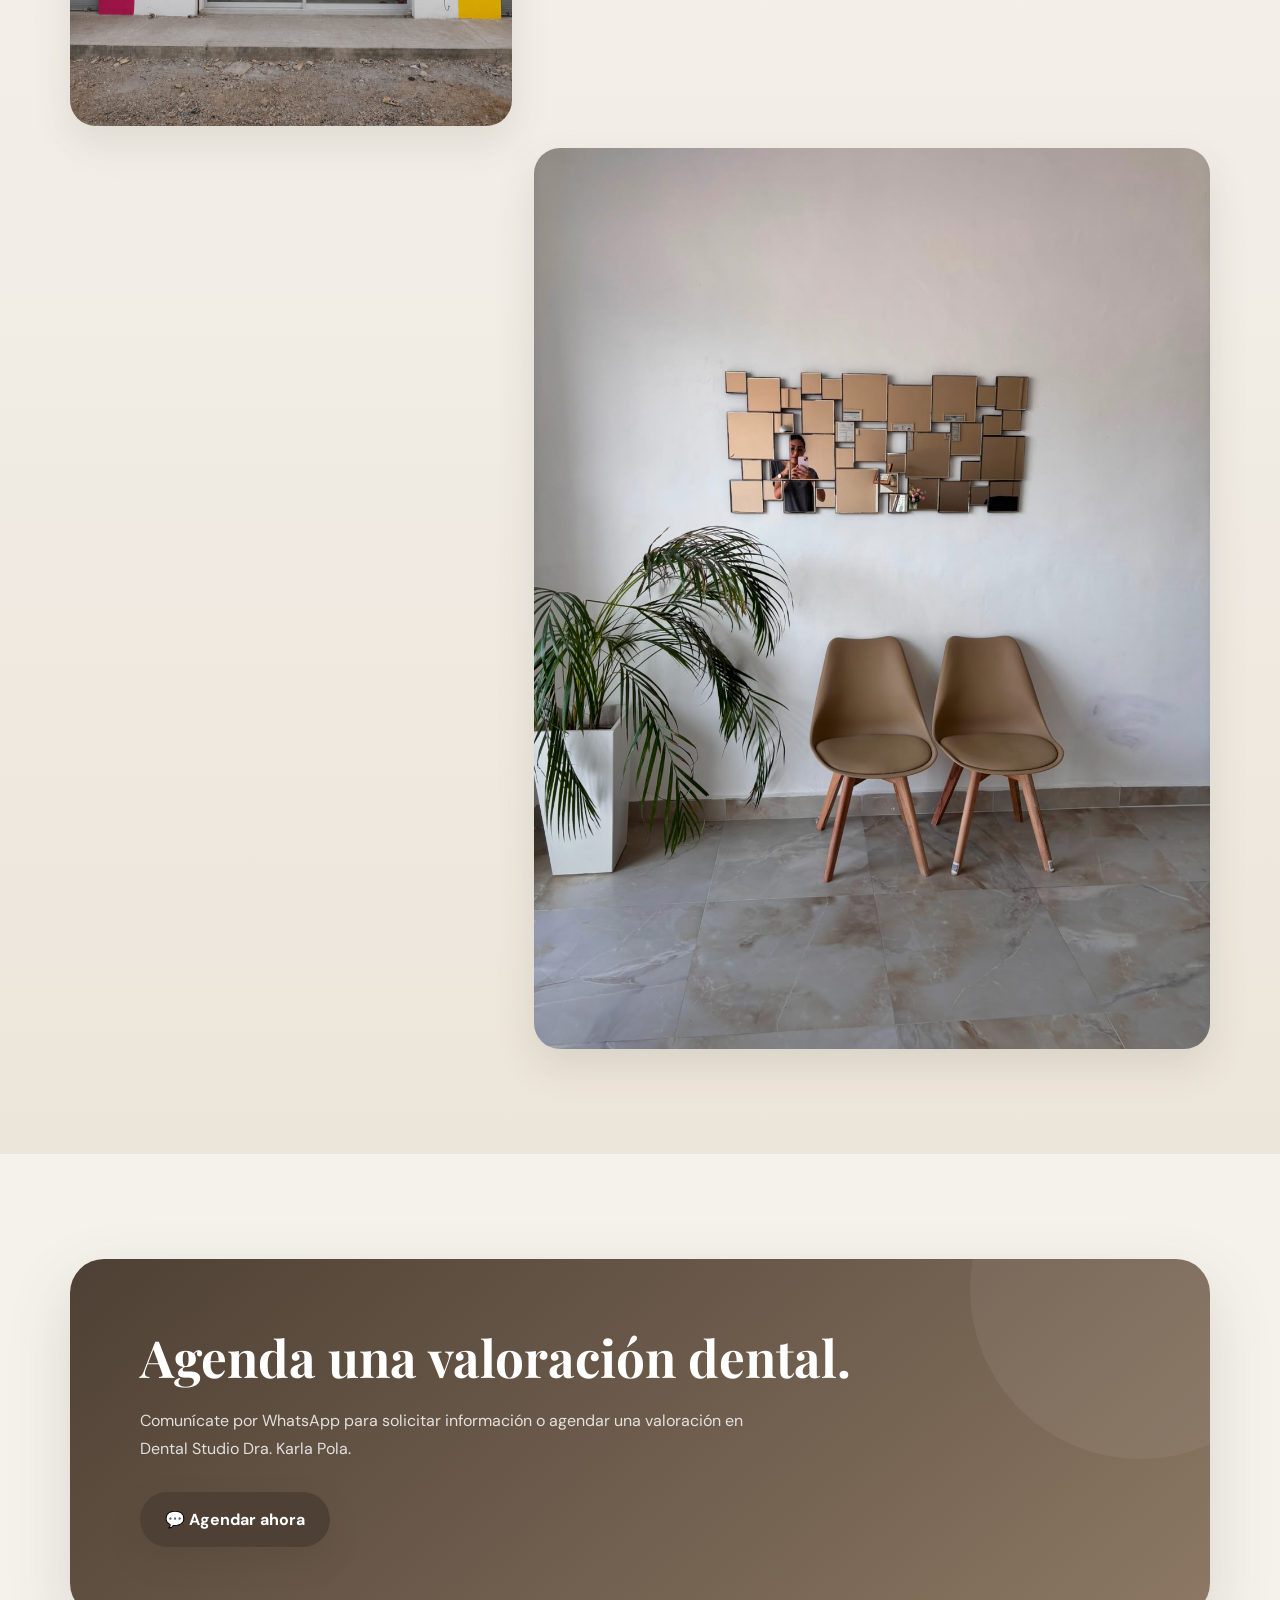
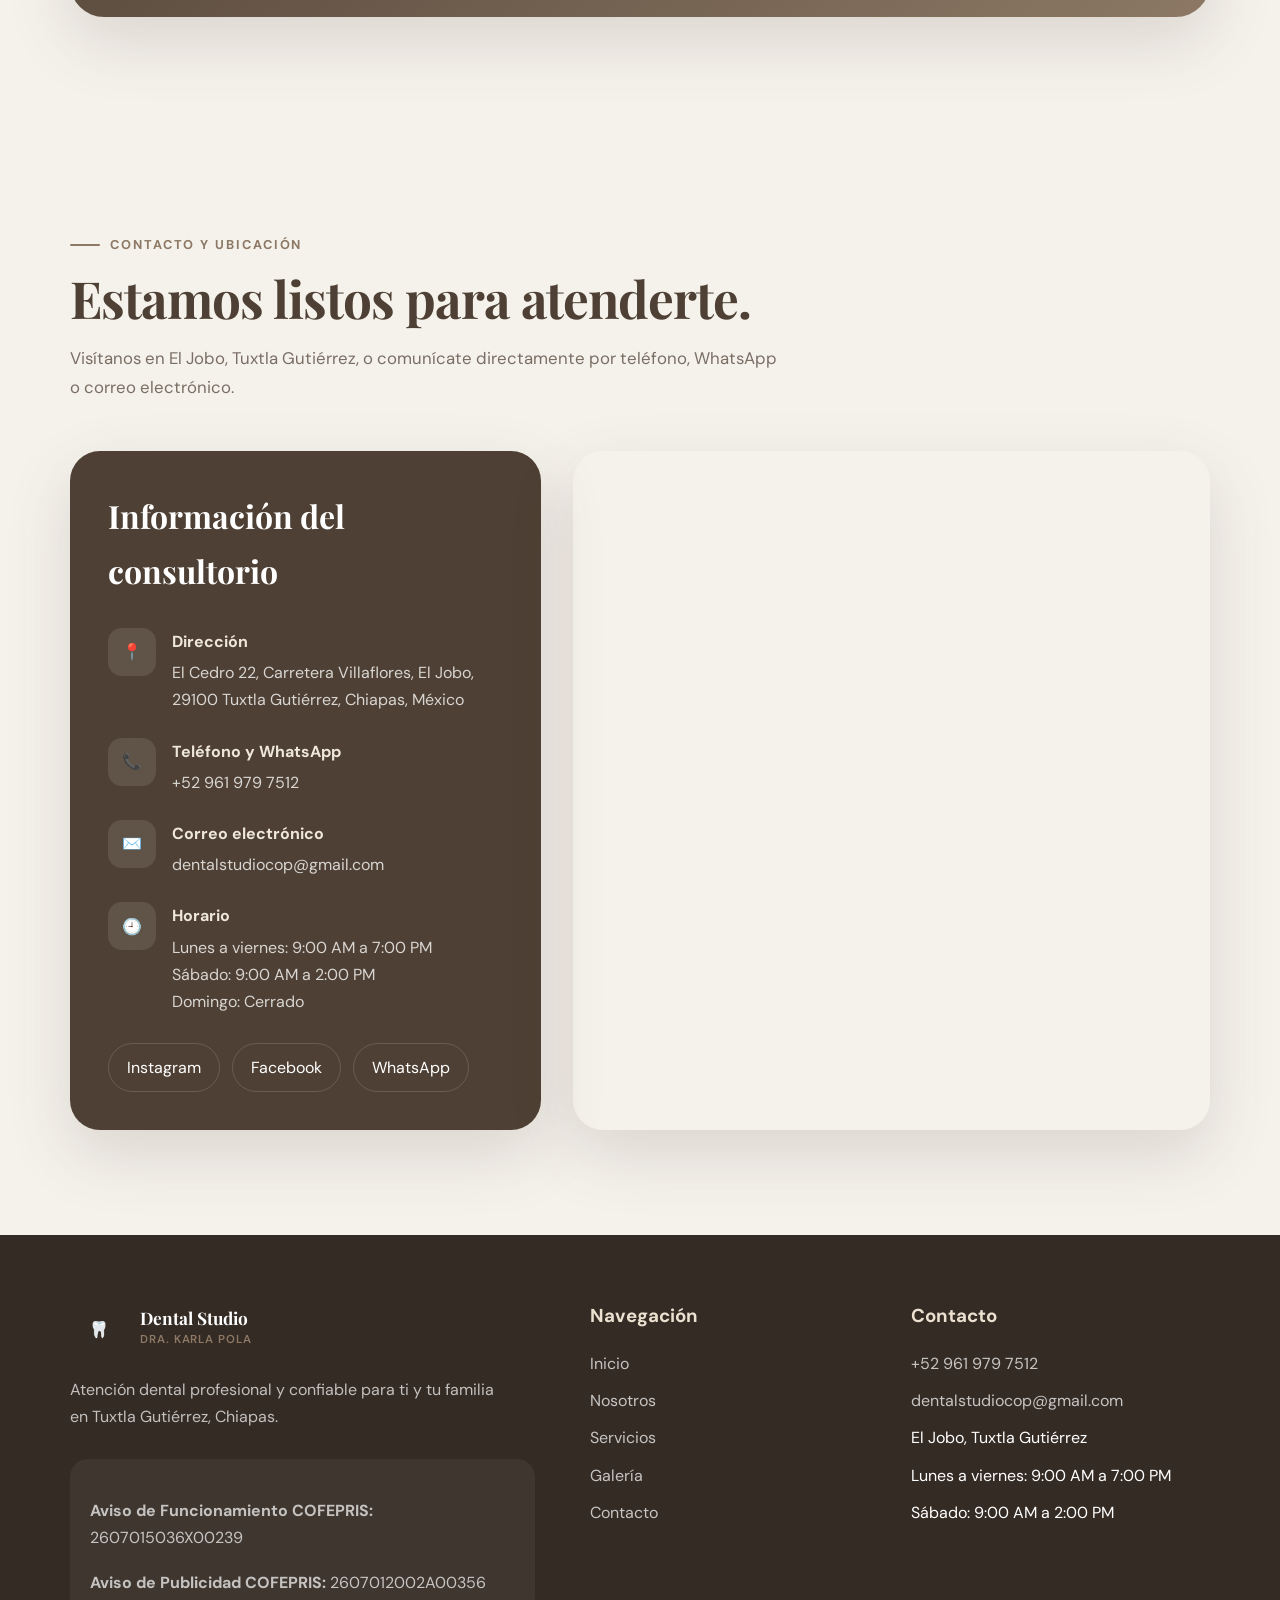
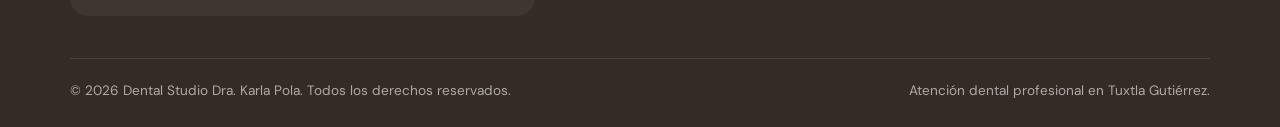
==== commit 76fb2a53: "Update logo image source in index.html" ====
--- a/index.html
+++ b/index.html
@@ -68,7 +68,7 @@
 
             <a href="#inicio" class="brand brand-official">
     <img
-        src="logo-dental-studio.png"
+        src="logo-dental-studio-v2.png"
         alt="Dental Studio - Dra. Karla Pola"
         class="brand-official-image"
     >
--- a/style.css
+++ b/style.css
@@ -2147,3 +2147,78 @@
         font-size: 0.95rem !important;
     }
 }
+/* ========================================
+   LOGO OFICIAL DENTAL STUDIO
+======================================== */
+
+.brand.brand-official {
+    display: flex;
+    align-items: center;
+    flex-shrink: 0;
+    text-decoration: none;
+    width: auto;
+    height: auto;
+    overflow: visible;
+}
+
+.brand-official-image {
+    display: block;
+    width: 330px;
+    max-width: 100%;
+    height: auto;
+    object-fit: contain;
+    object-position: center;
+    transform: none;
+}
+
+@media (max-width: 1100px) {
+    .brand-official-image {
+        width: 270px;
+    }
+}
+
+@media (max-width: 700px) {
+    .brand-official-image {
+        width: 205px;
+    }
+}
+/* ========================================
+   CORRECCIÓN FINAL DEL LOGO DEL HEADER
+======================================== */
+
+.site-header .brand.brand-official {
+    display: flex !important;
+    align-items: center !important;
+    width: 330px !important;
+    height: auto !important;
+    min-width: 0 !important;
+    overflow: visible !important;
+    flex-shrink: 0 !important;
+    text-decoration: none !important;
+}
+
+.site-header .brand.brand-official .brand-official-image {
+    display: block !important;
+    width: 330px !important;
+    max-width: 100% !important;
+    height: auto !important;
+    object-fit: contain !important;
+    object-position: center !important;
+    transform: none !important;
+    scale: 1 !important;
+    clip-path: none !important;
+}
+
+@media (max-width: 1100px) {
+    .site-header .brand.brand-official,
+    .site-header .brand.brand-official .brand-official-image {
+        width: 270px !important;
+    }
+}
+
+@media (max-width: 700px) {
+    .site-header .brand.brand-official,
+    .site-header .brand.brand-official .brand-official-image {
+        width: 190px !important;
+    }
+}
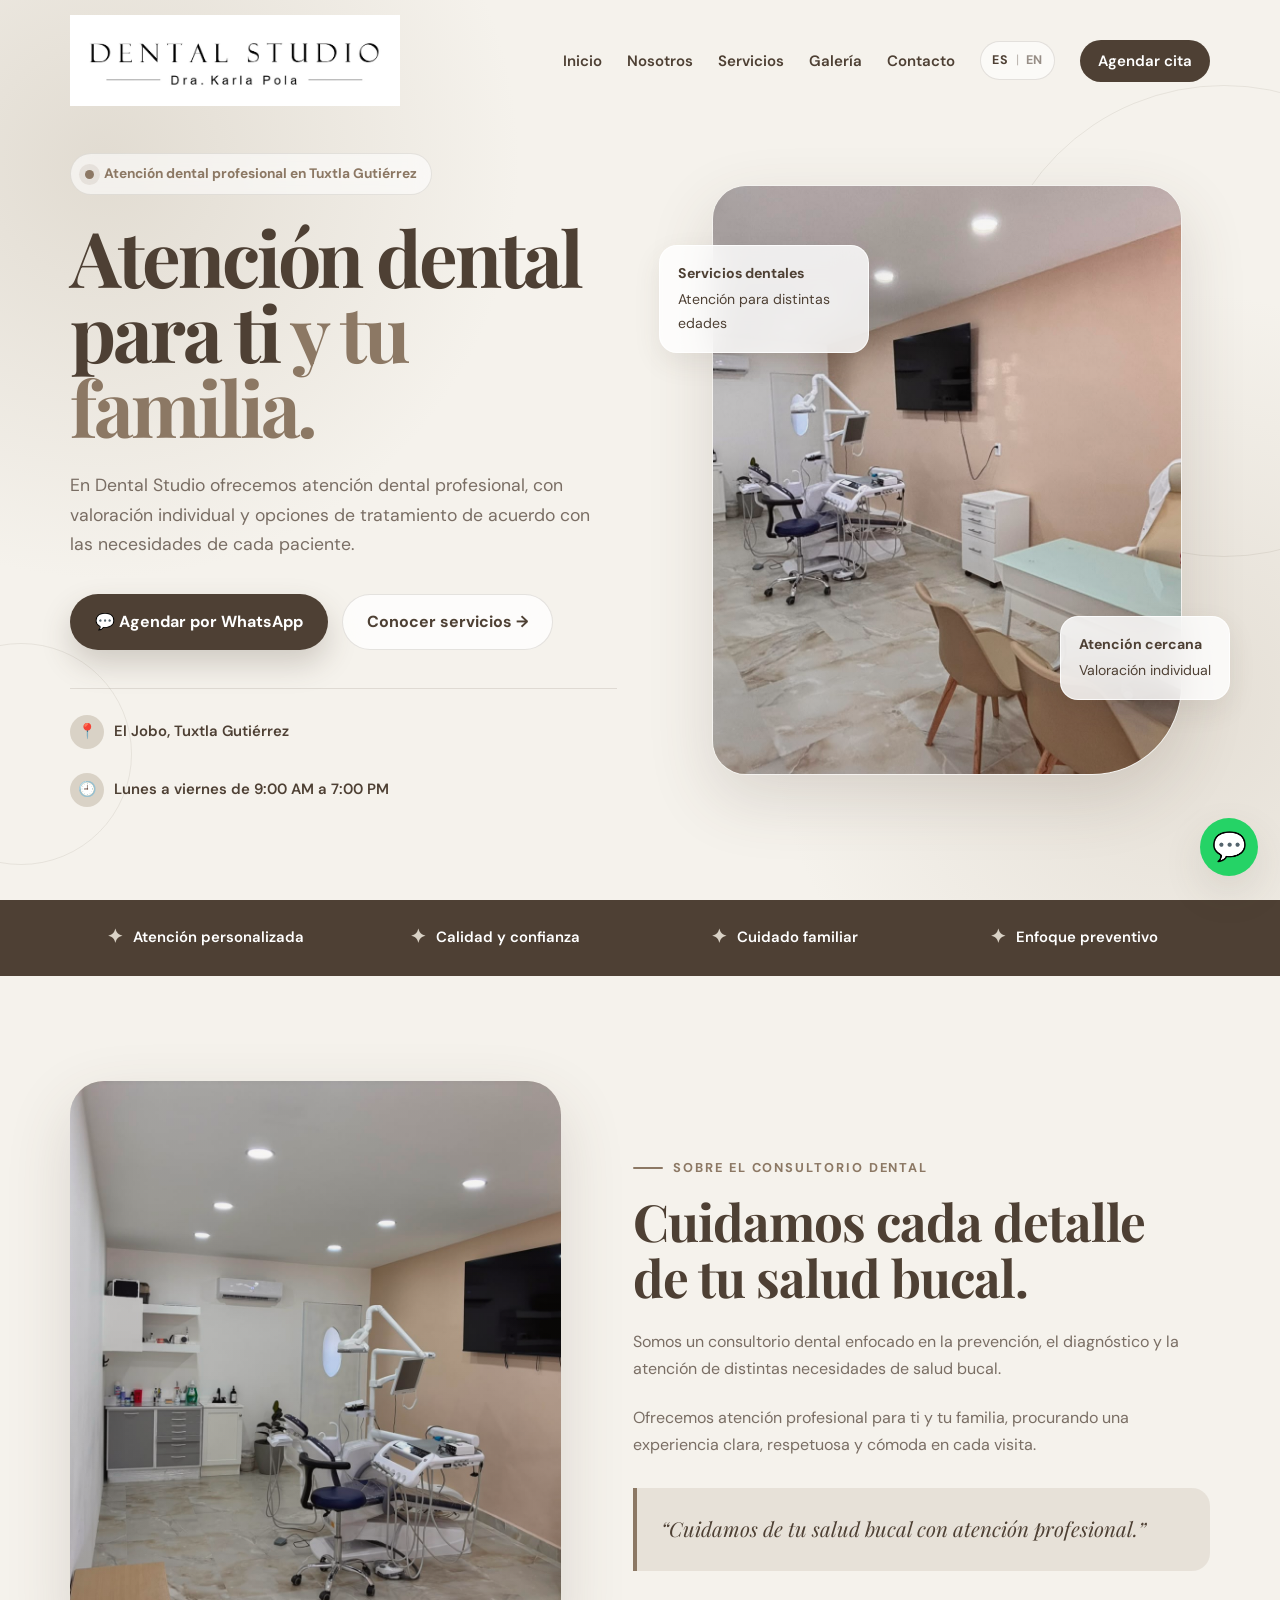
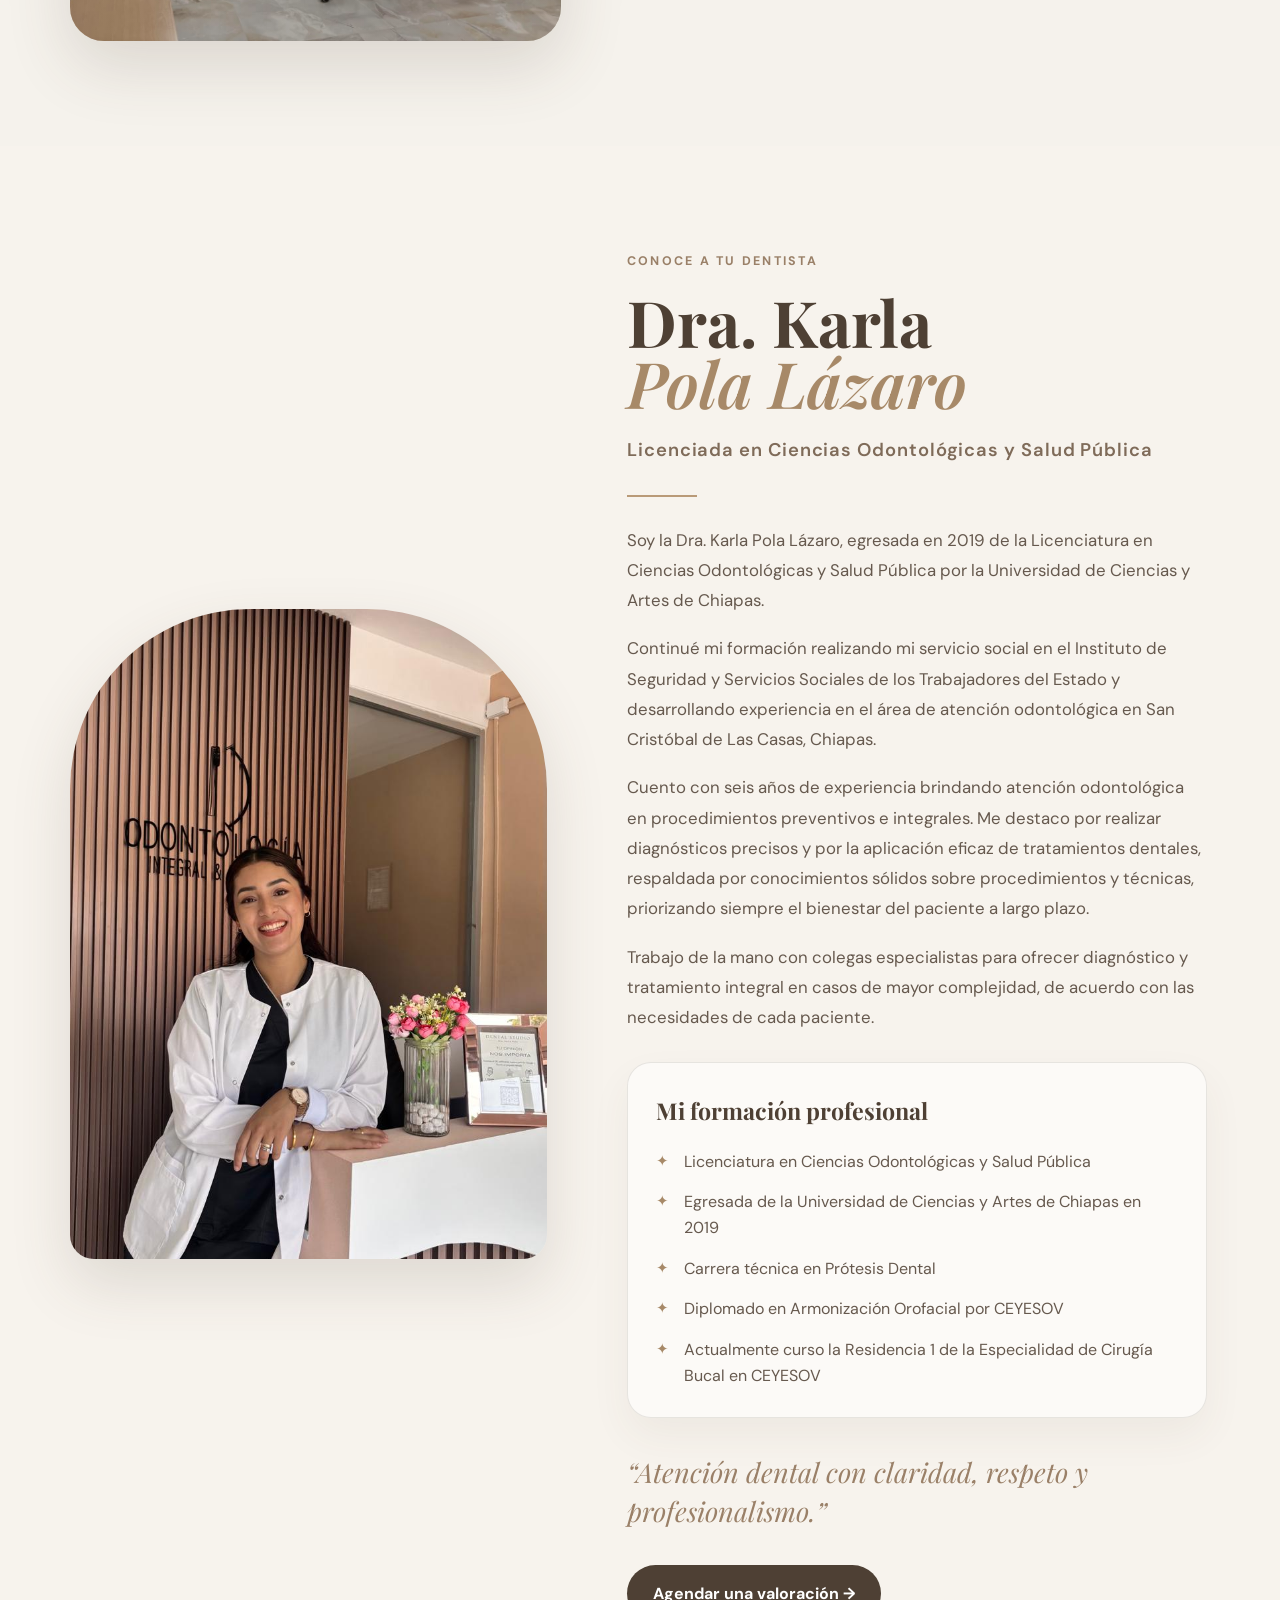
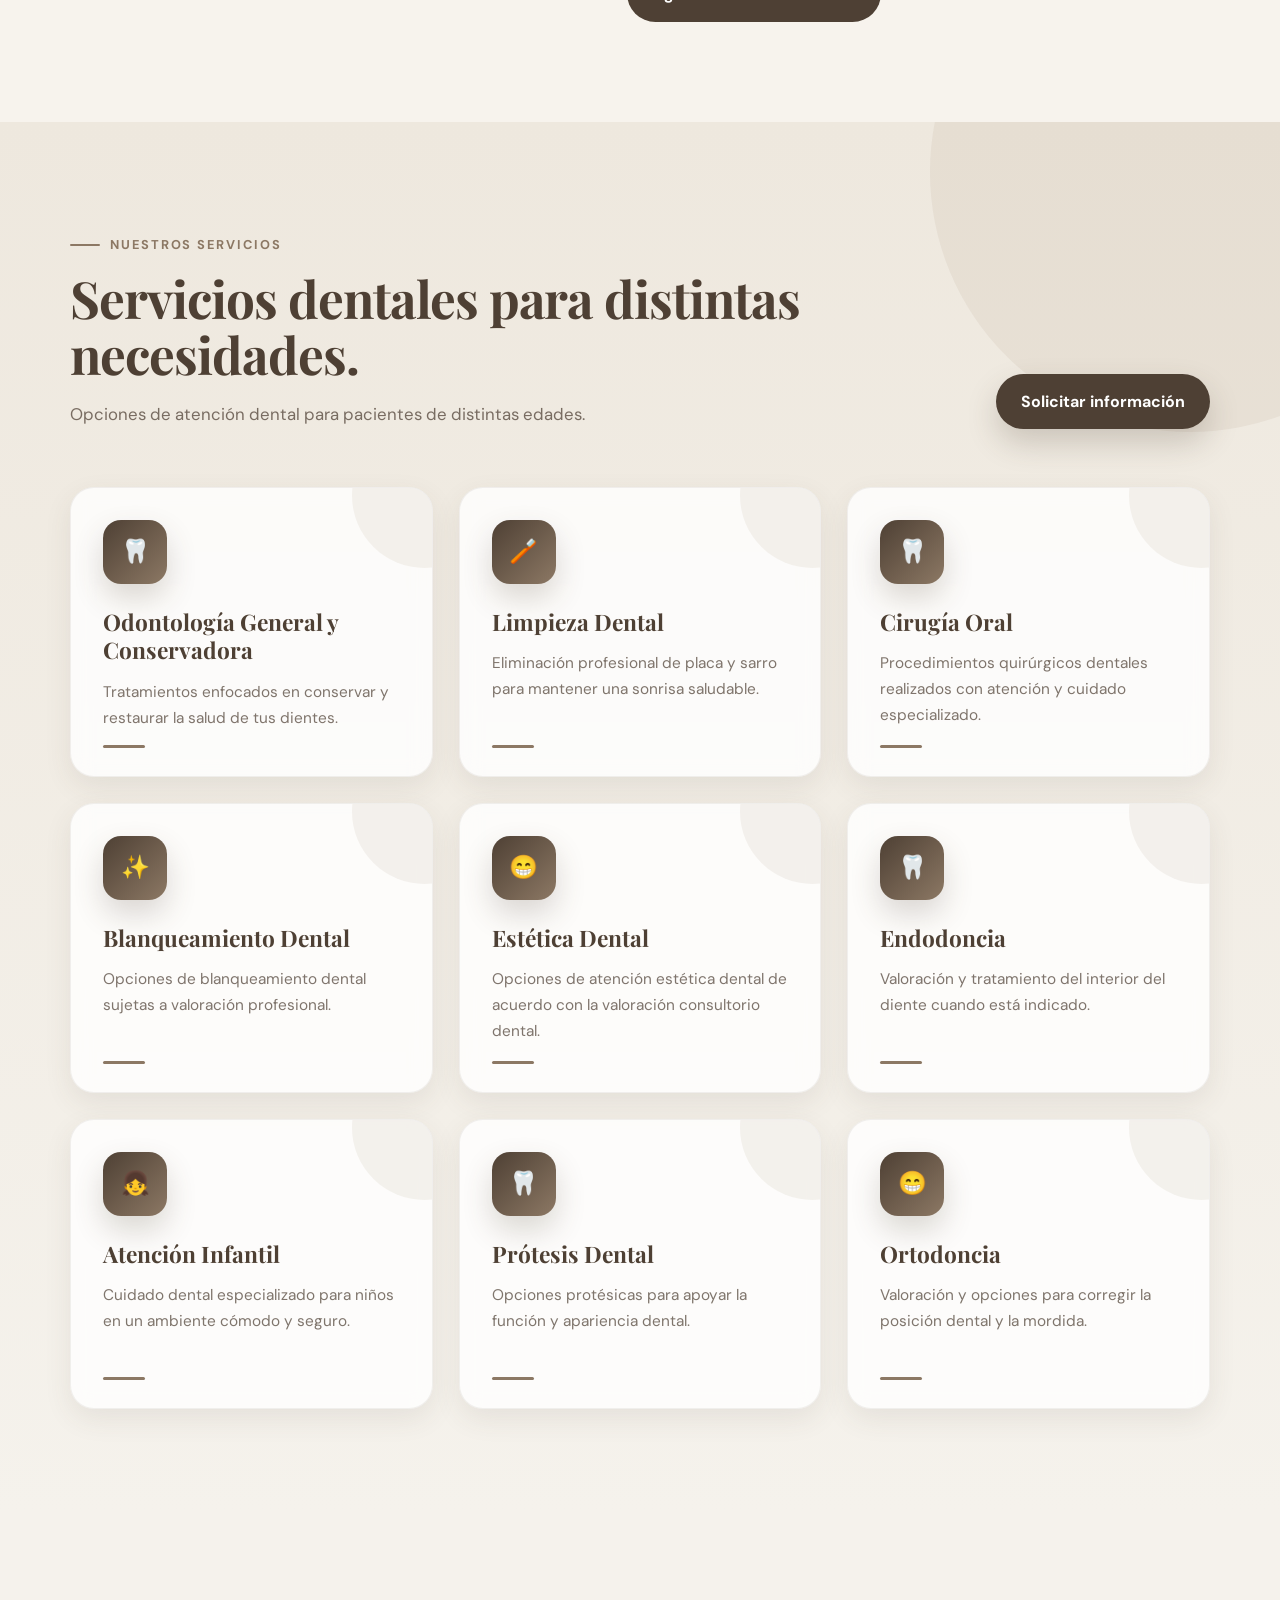
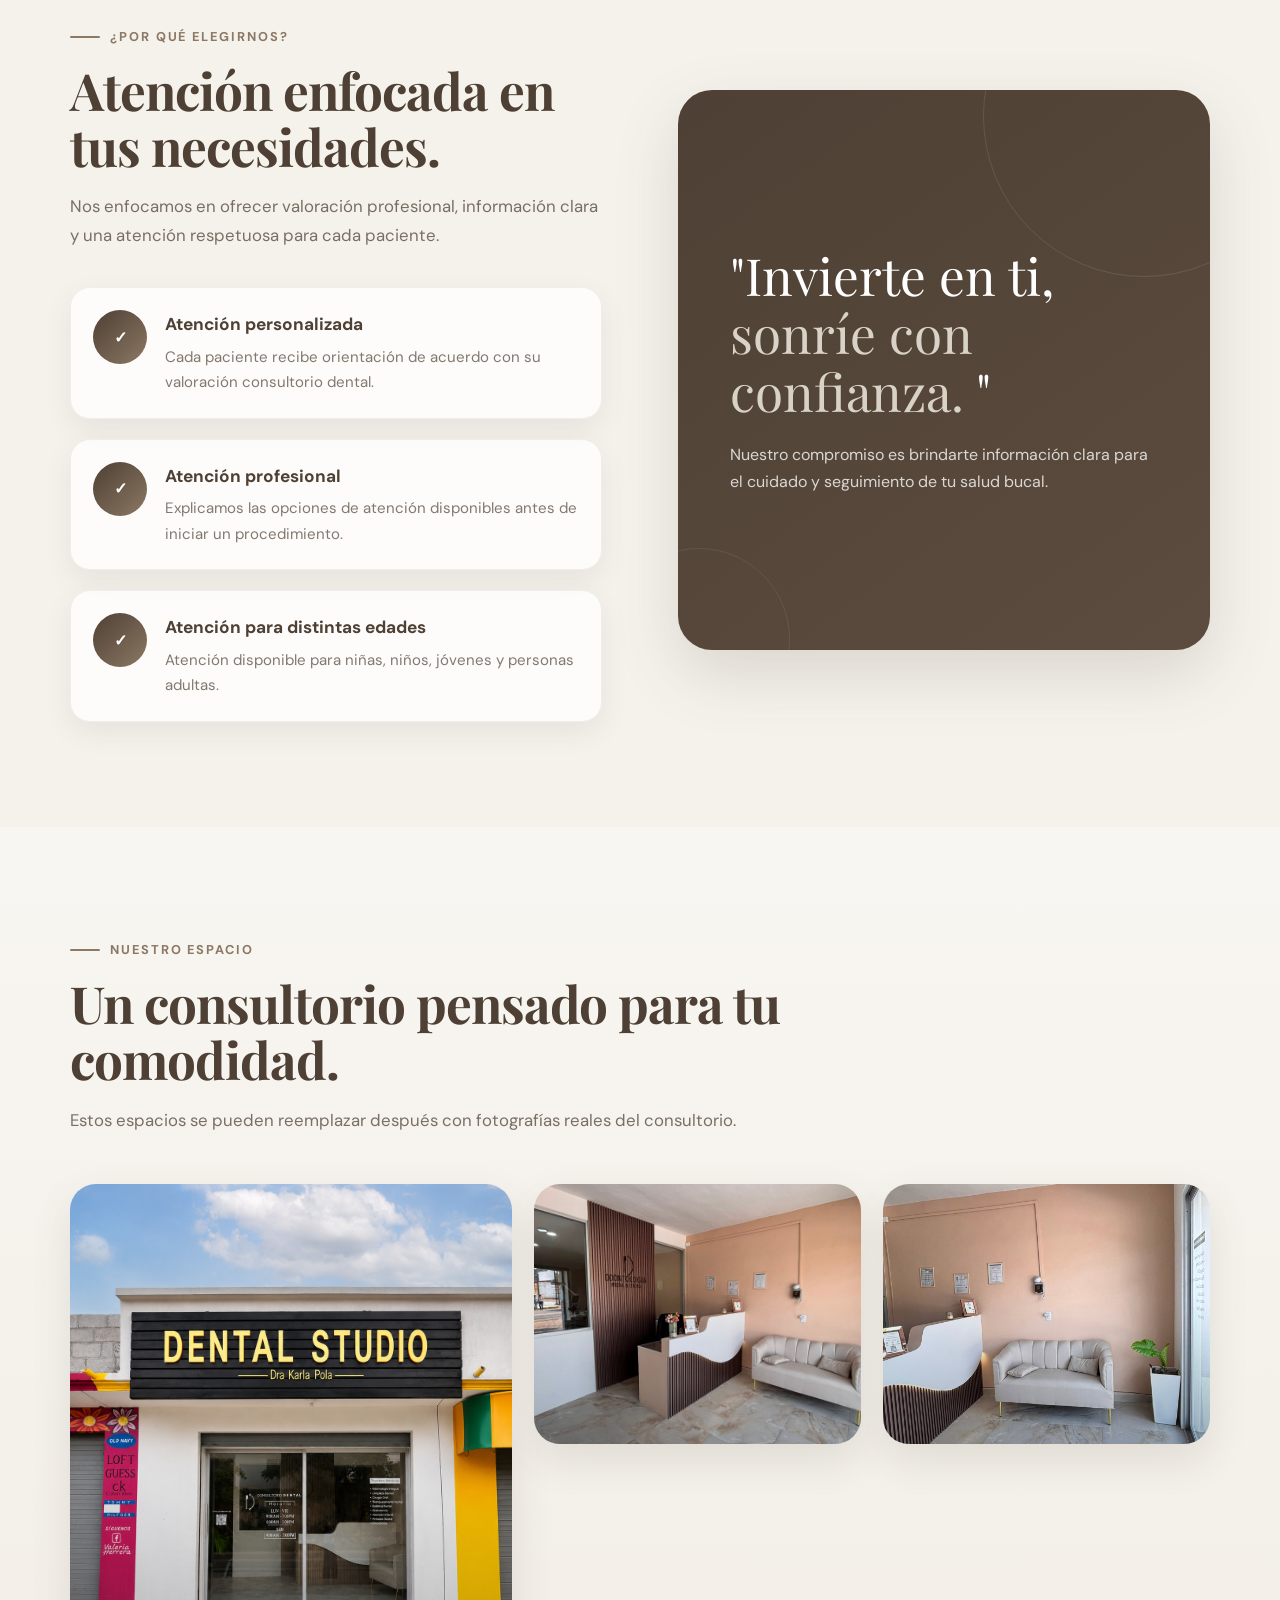
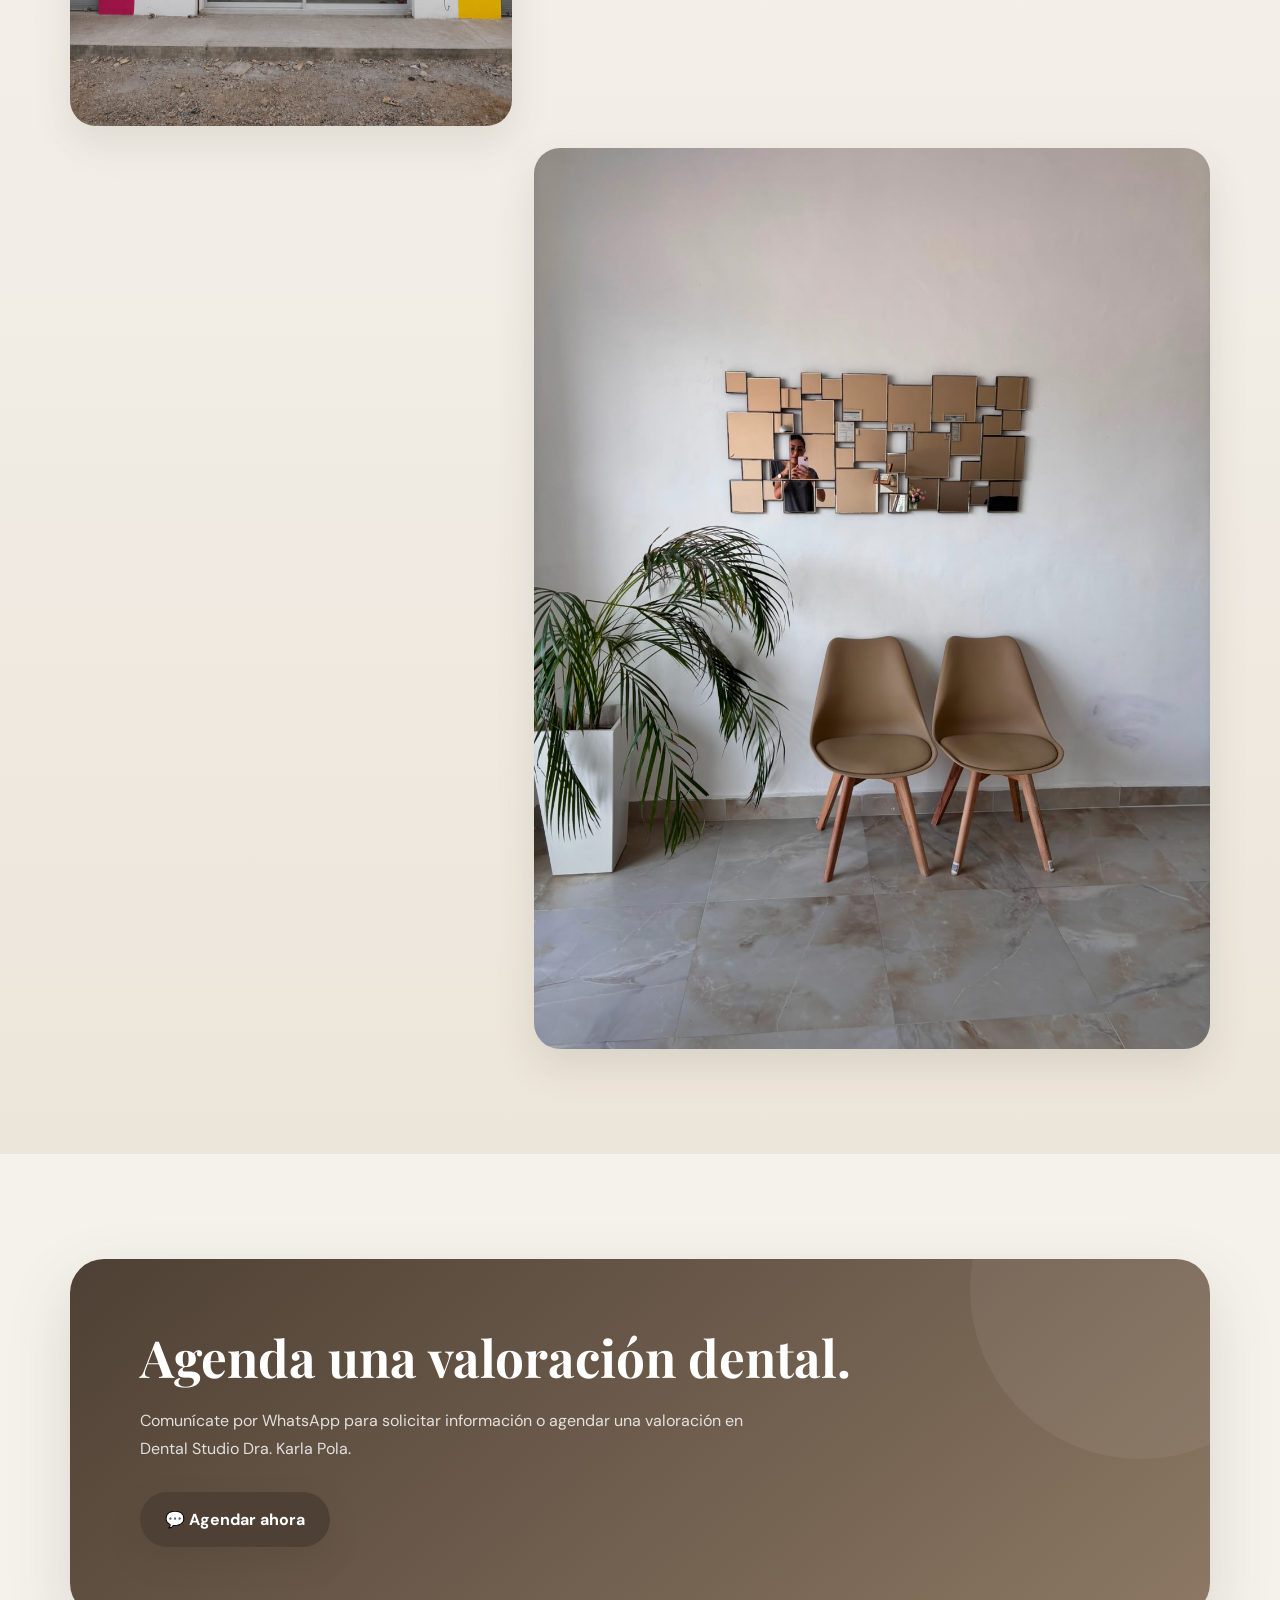
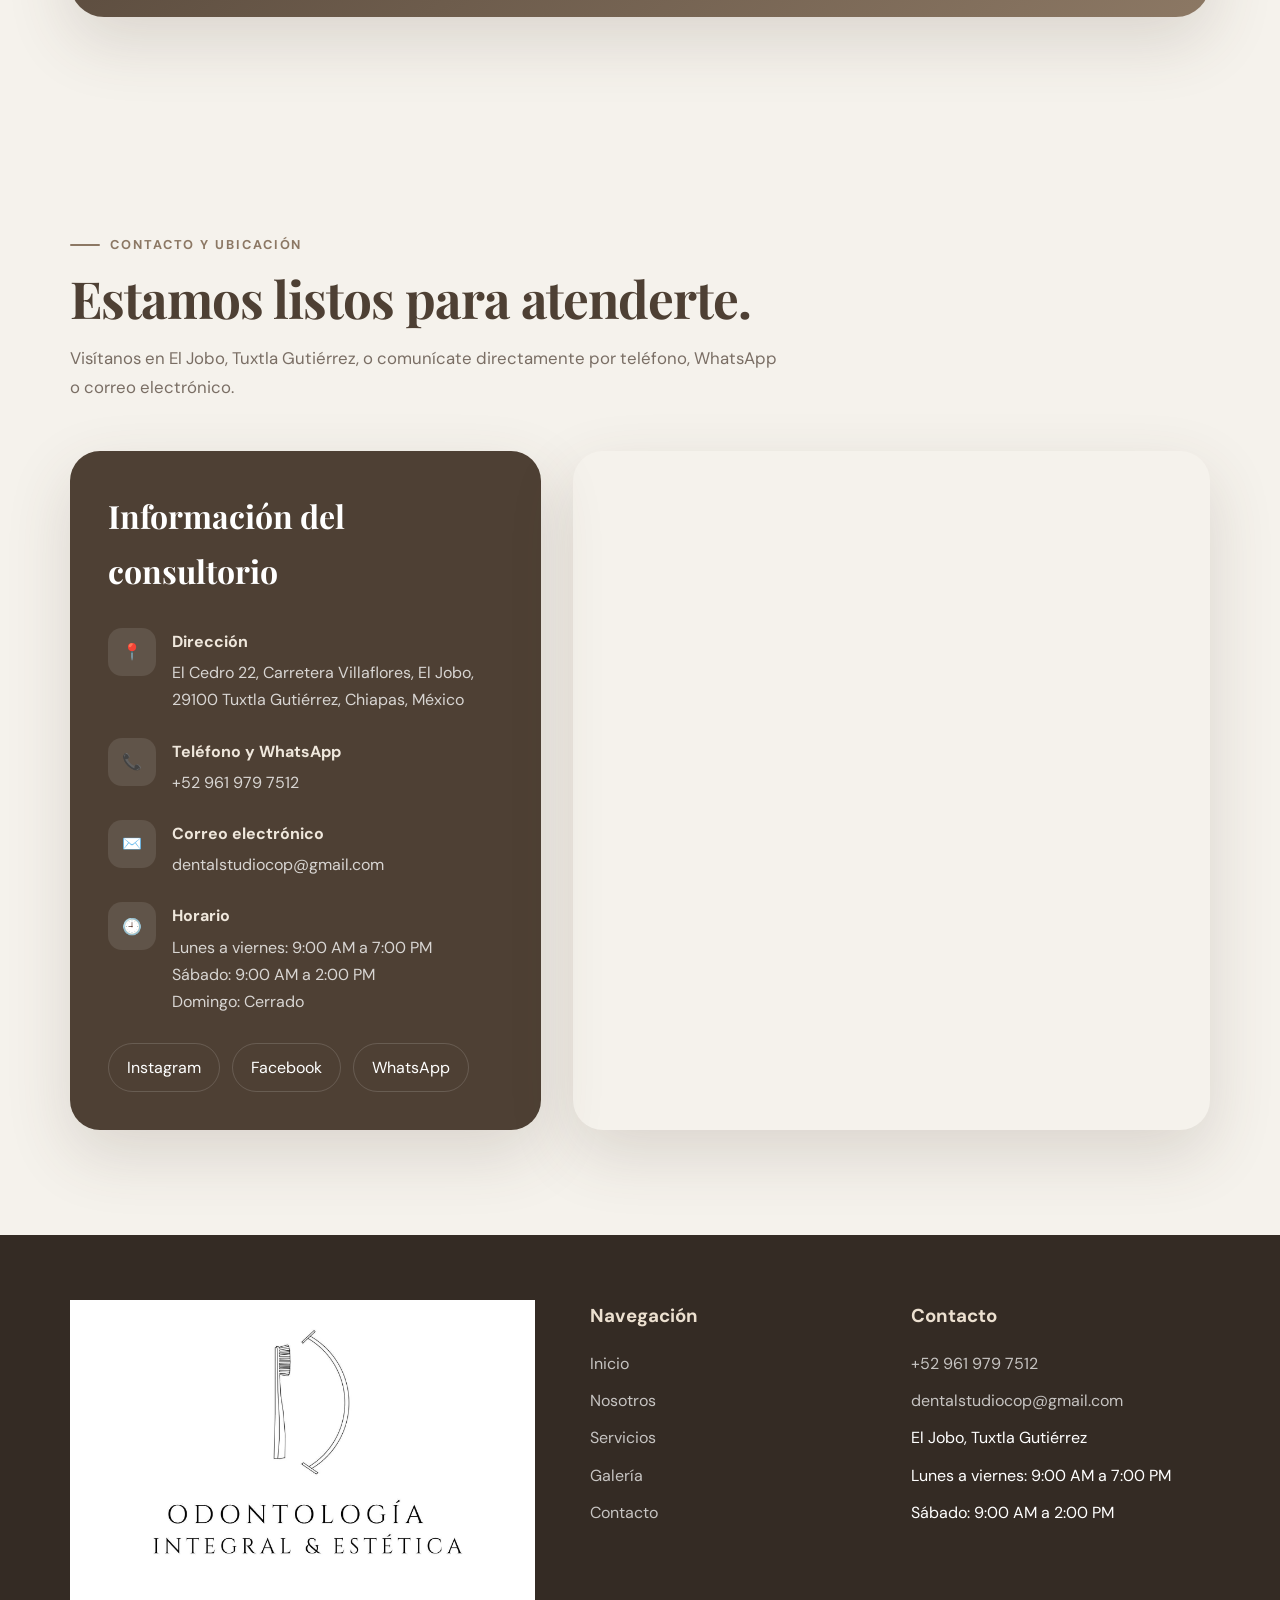
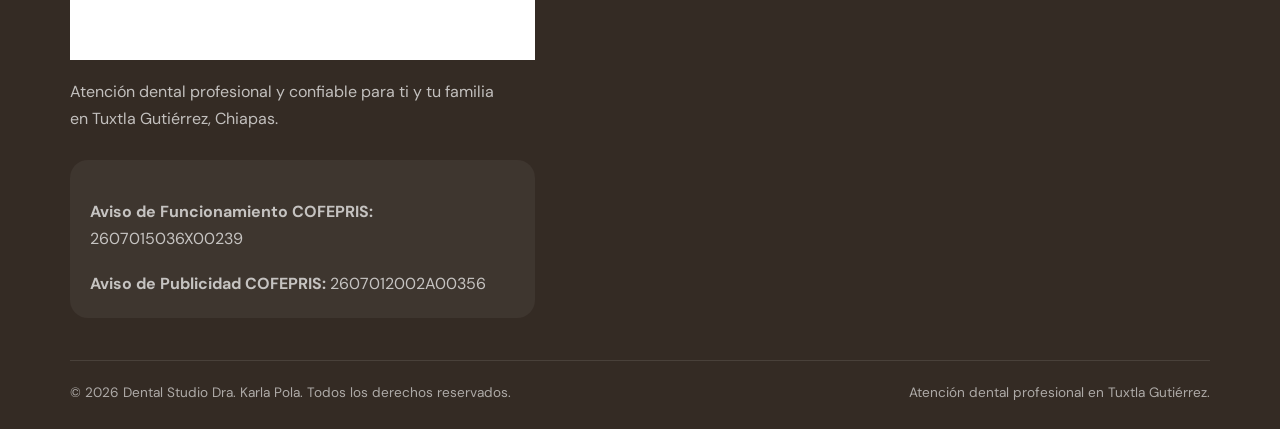
==== commit c41afa76: "Update index.html" ====
--- a/index.html
+++ b/index.html
@@ -1144,27 +1144,15 @@
 
             <div class="footer-grid">
 
-                <div class="footer-brand">
-
-                    <a href="#inicio" class="brand">
-
-                        <div class="brand-mark">
-                            🦷
-                        </div>
-
-                        <div class="brand-text">
-
-                            <strong>
-                                Dental Studio
-                            </strong>
-
-                            <span>
-                                Dra. Karla Pola
-                            </span>
-
-                        </div>
-
-                    </a>
+              <div class="footer-brand">
+
+    <a href="#inicio" class="footer-brand-logo">
+        <img
+            src="logo-simbolo.png"
+            alt="Odontología Integral y Estética"
+            class="footer-official-logo"
+        >
+    </a>
 
 
                     <p>
--- a/style.css
+++ b/style.css
@@ -2222,3 +2222,7 @@
         width: 190px !important;
     }
 }
+/* Hace que el fondo blanco del logo se mezcle con el fondo de la página */
+.brand-official-image {
+    mix-blend-mode: multiply !important;
+}
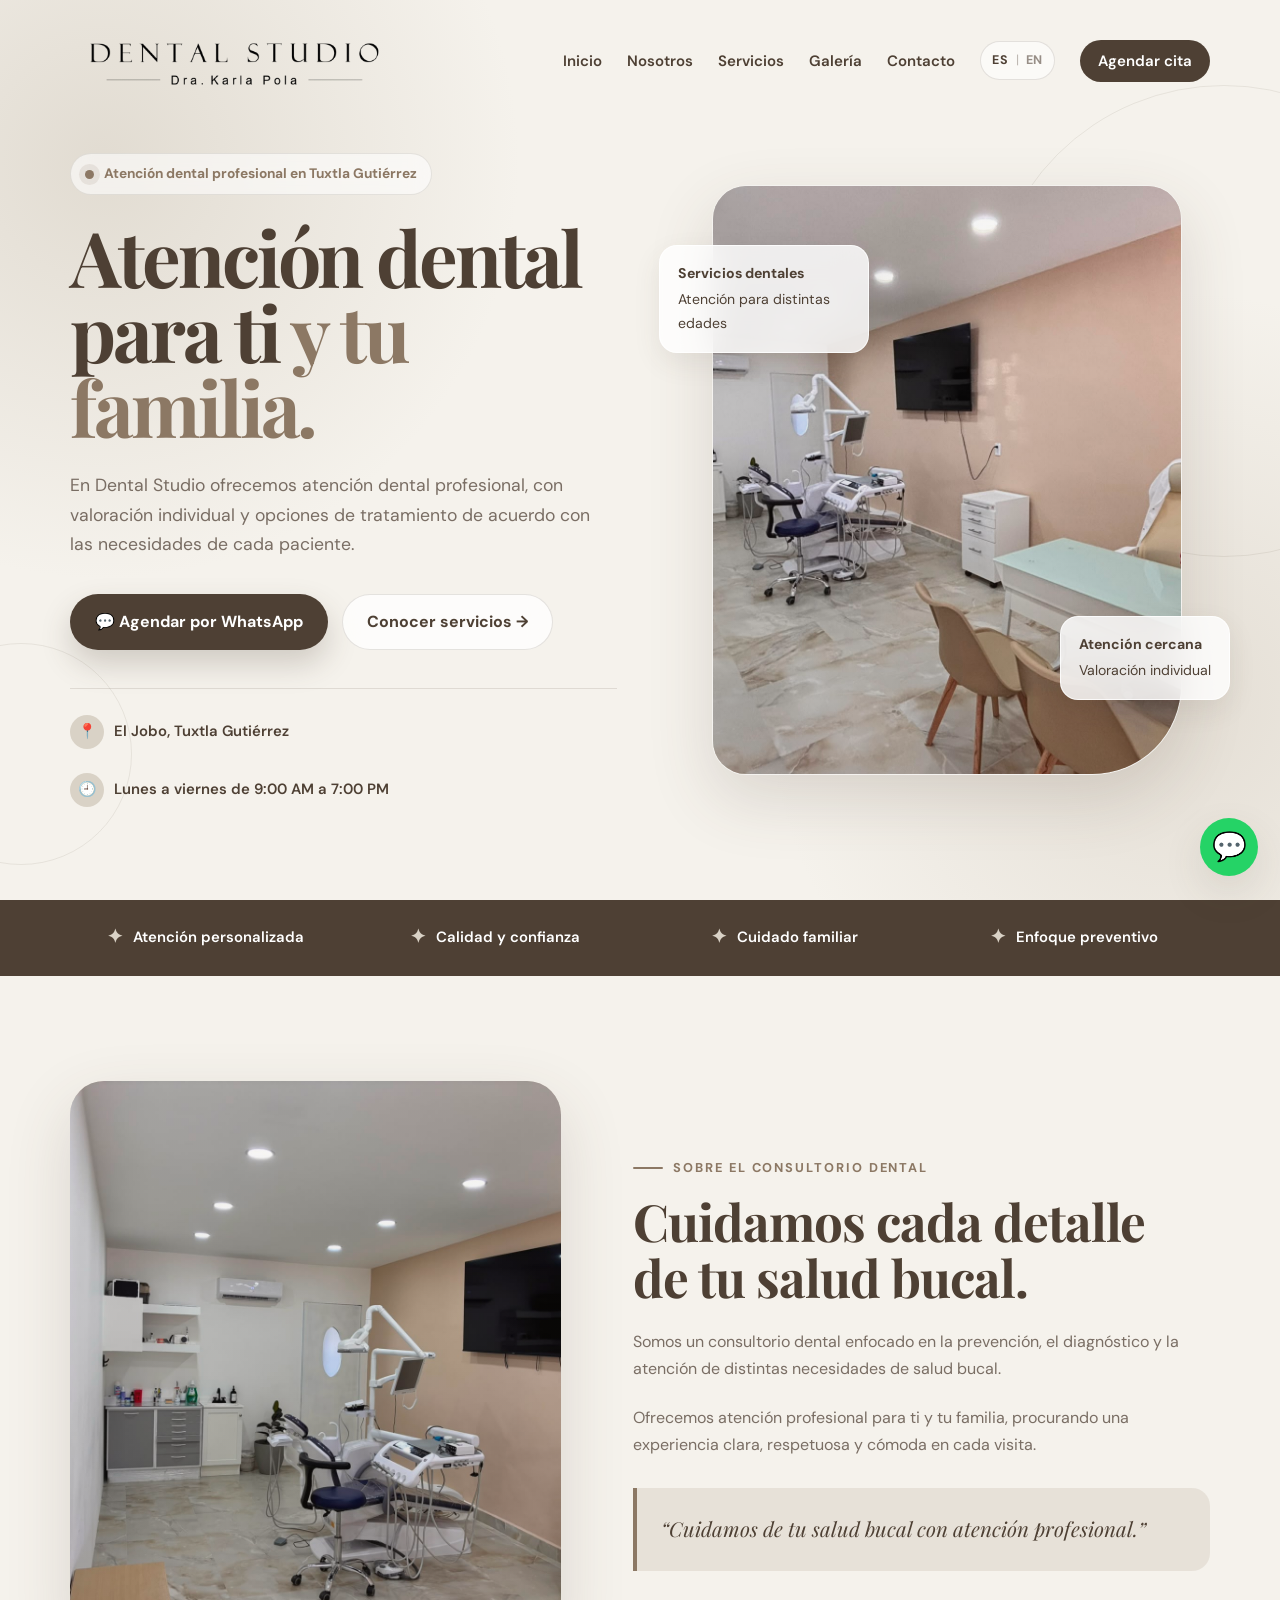
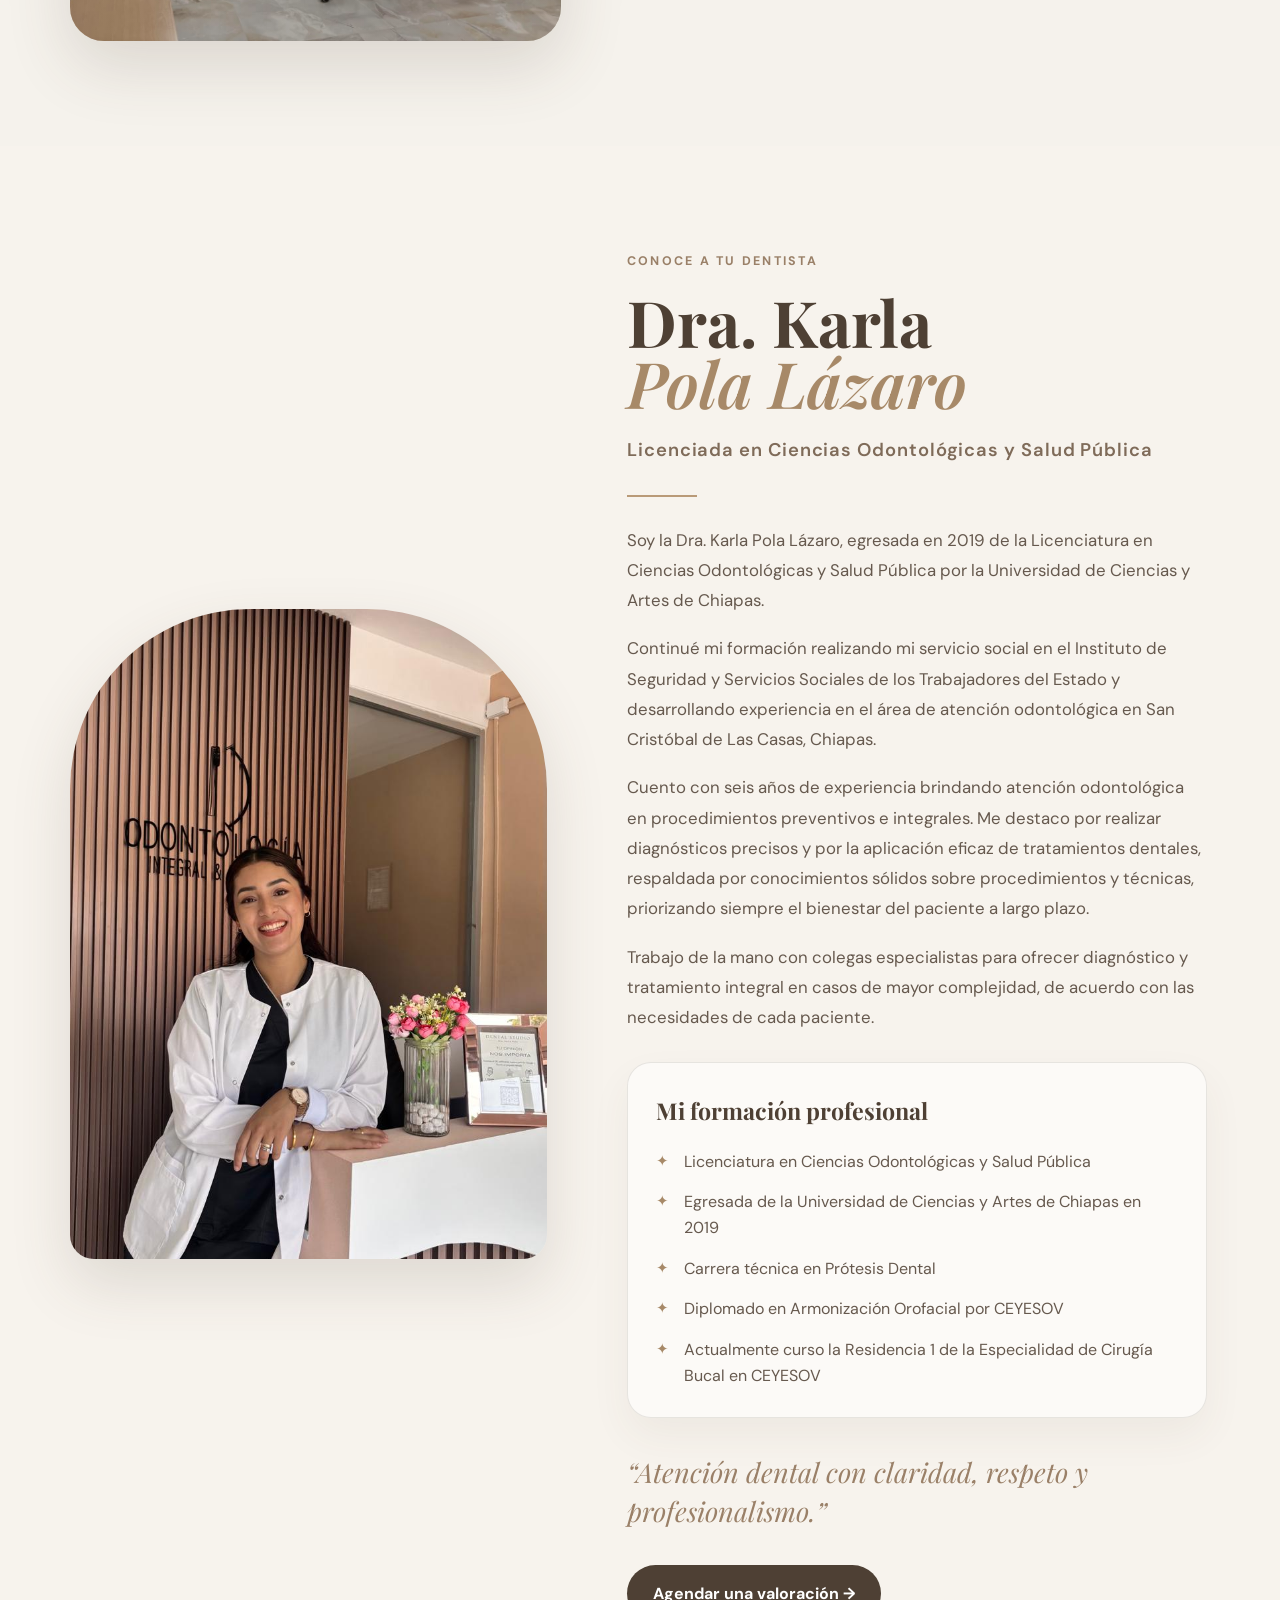
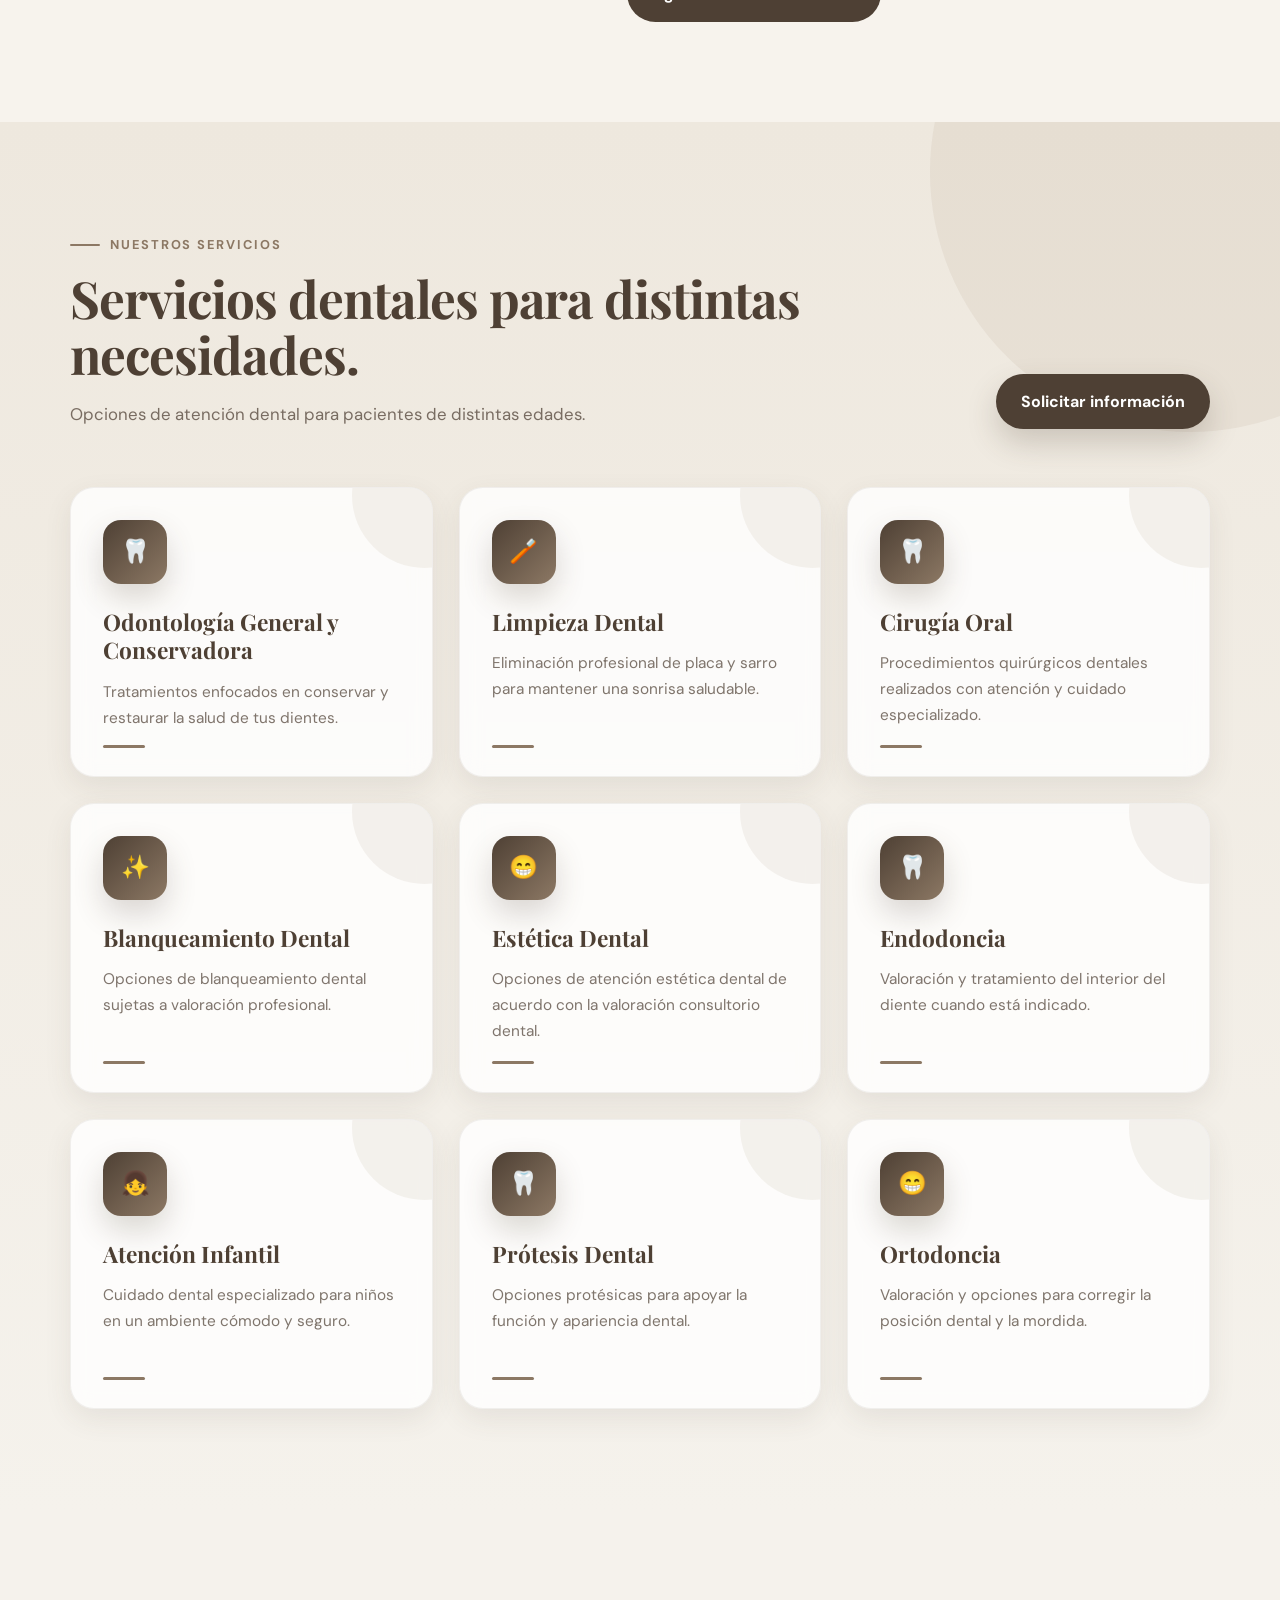
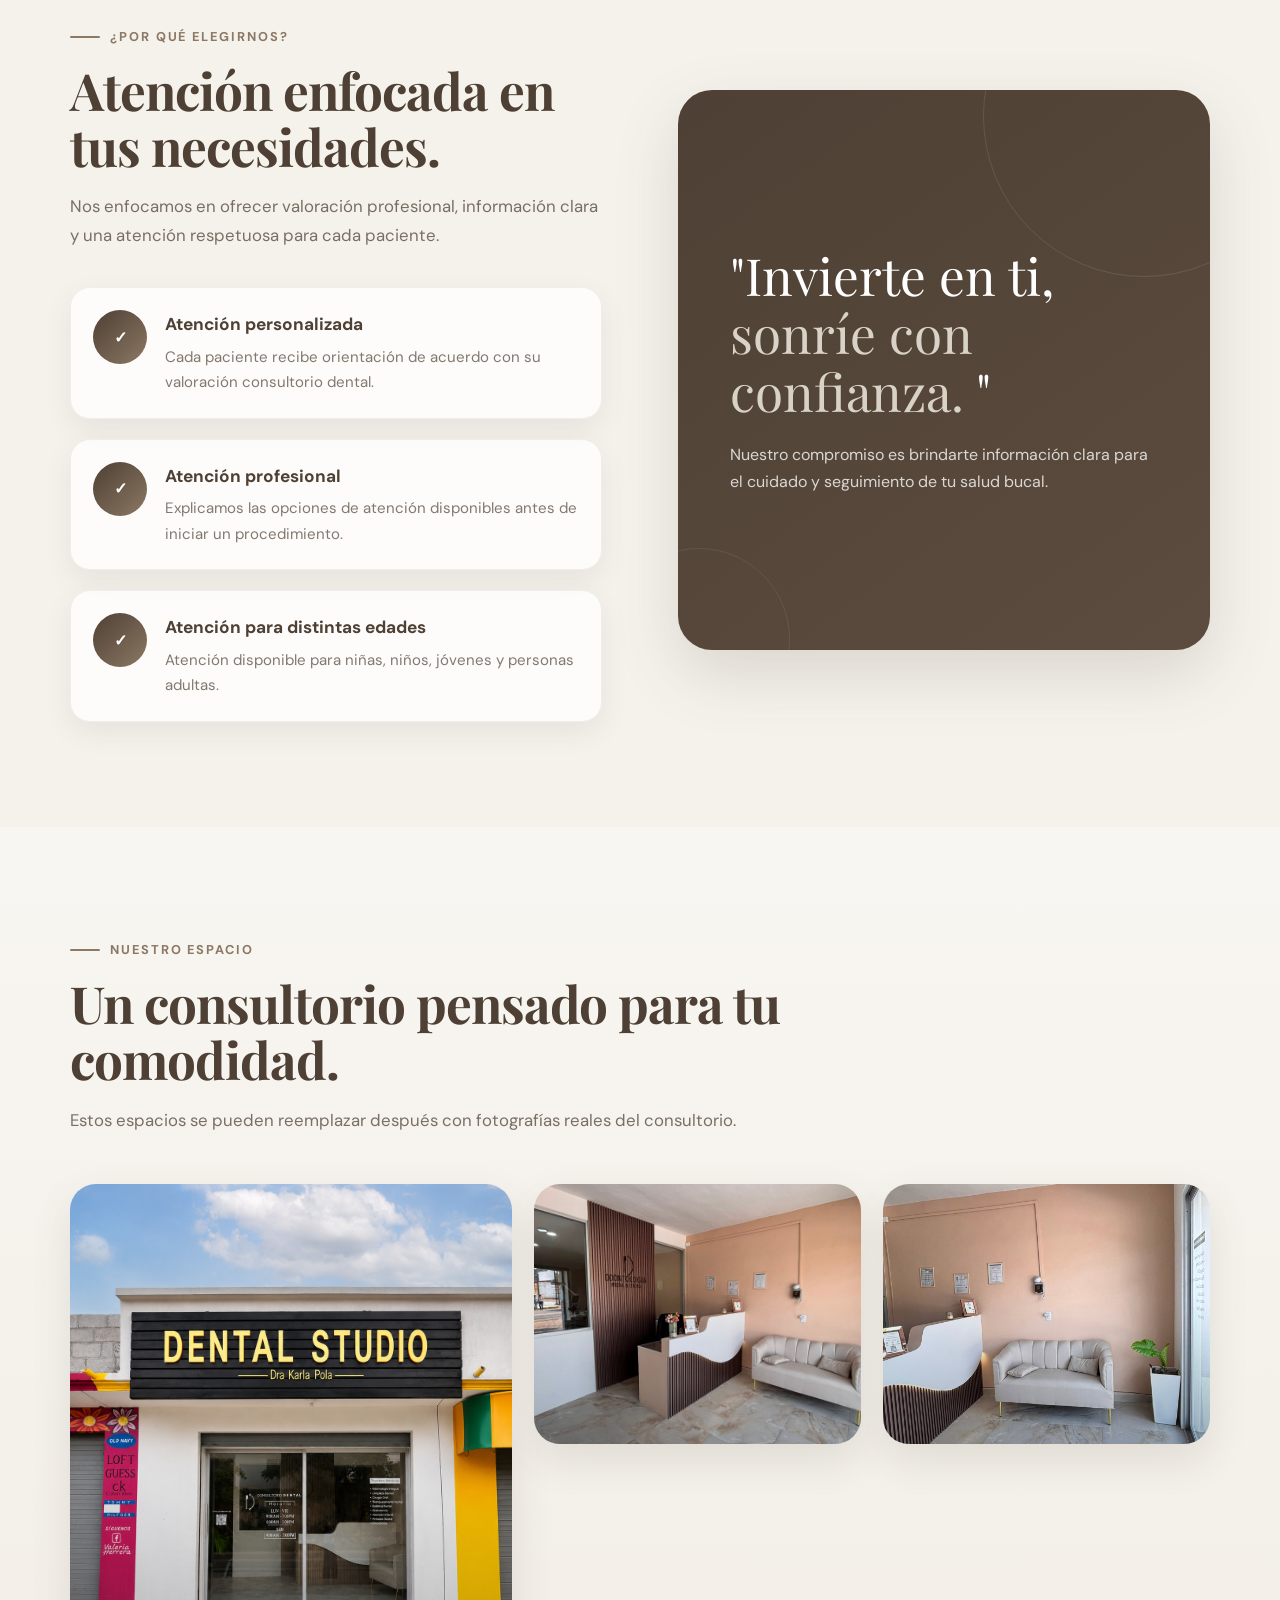
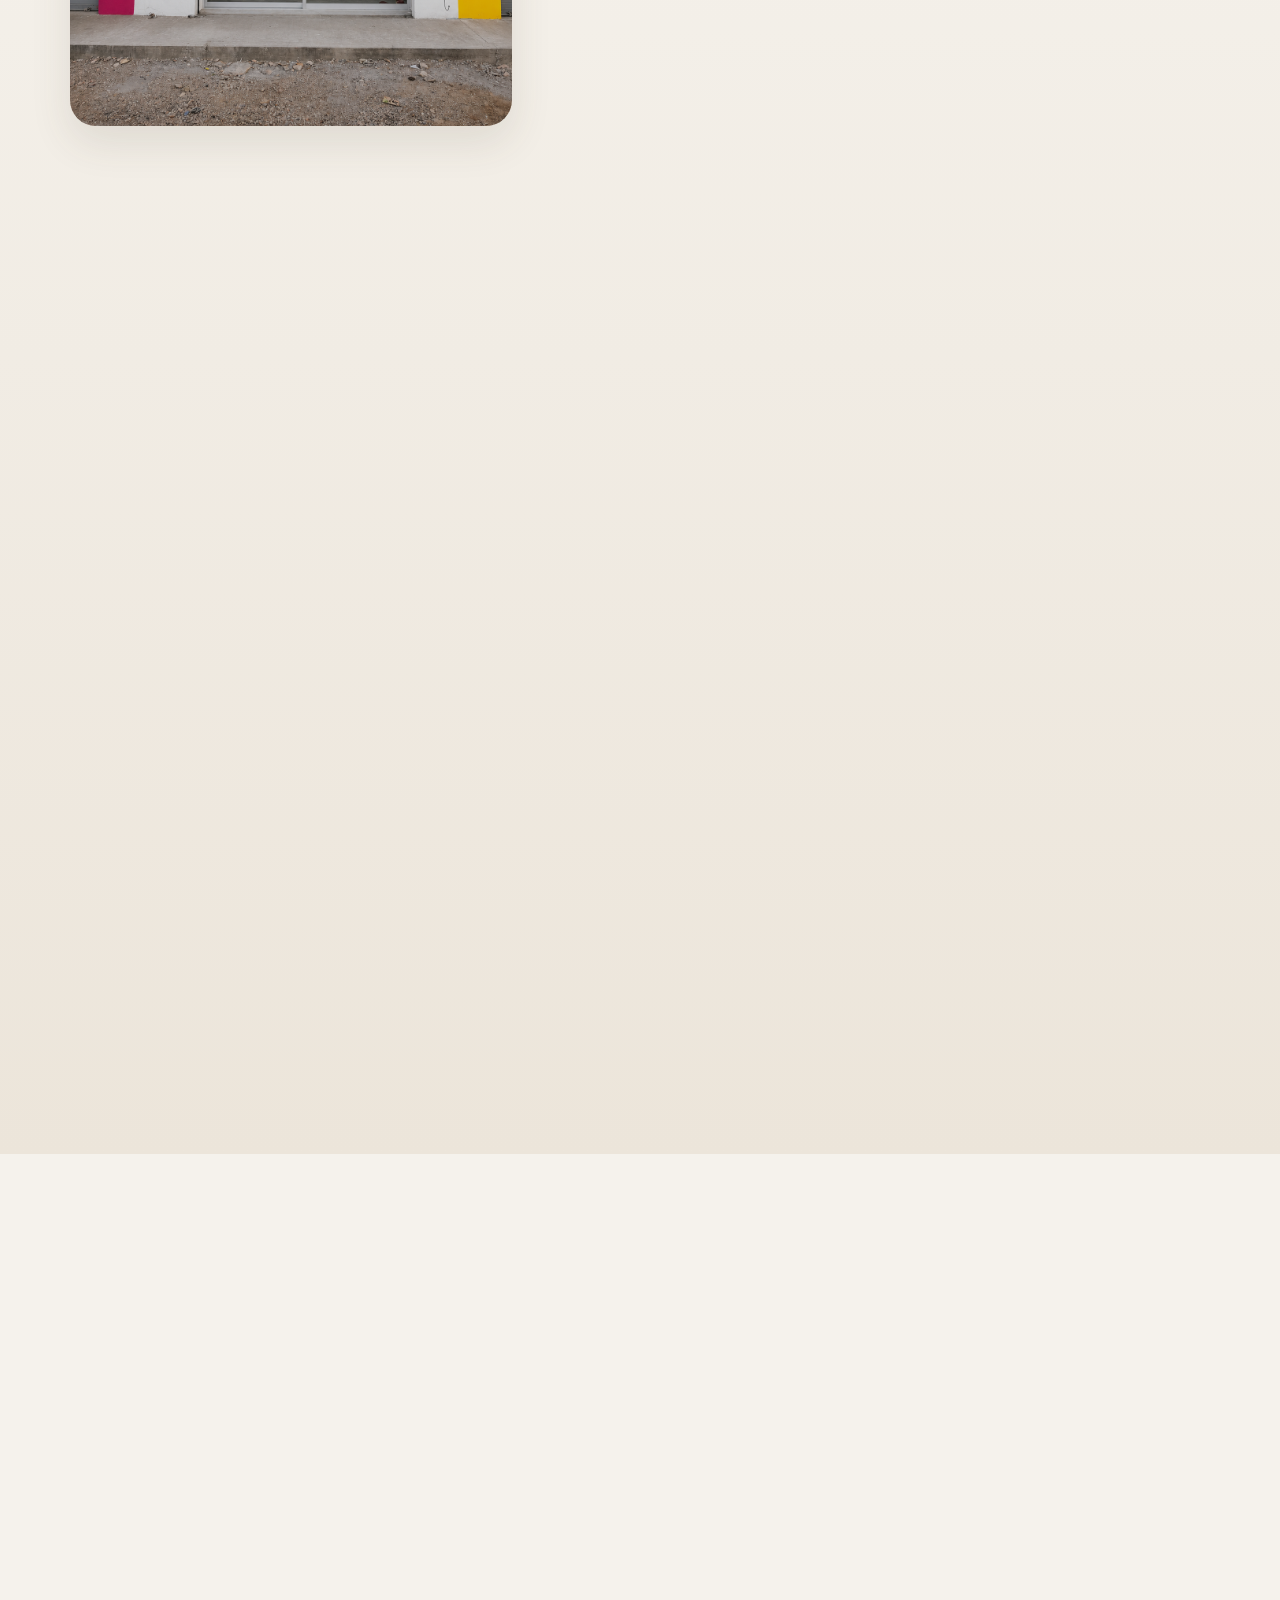
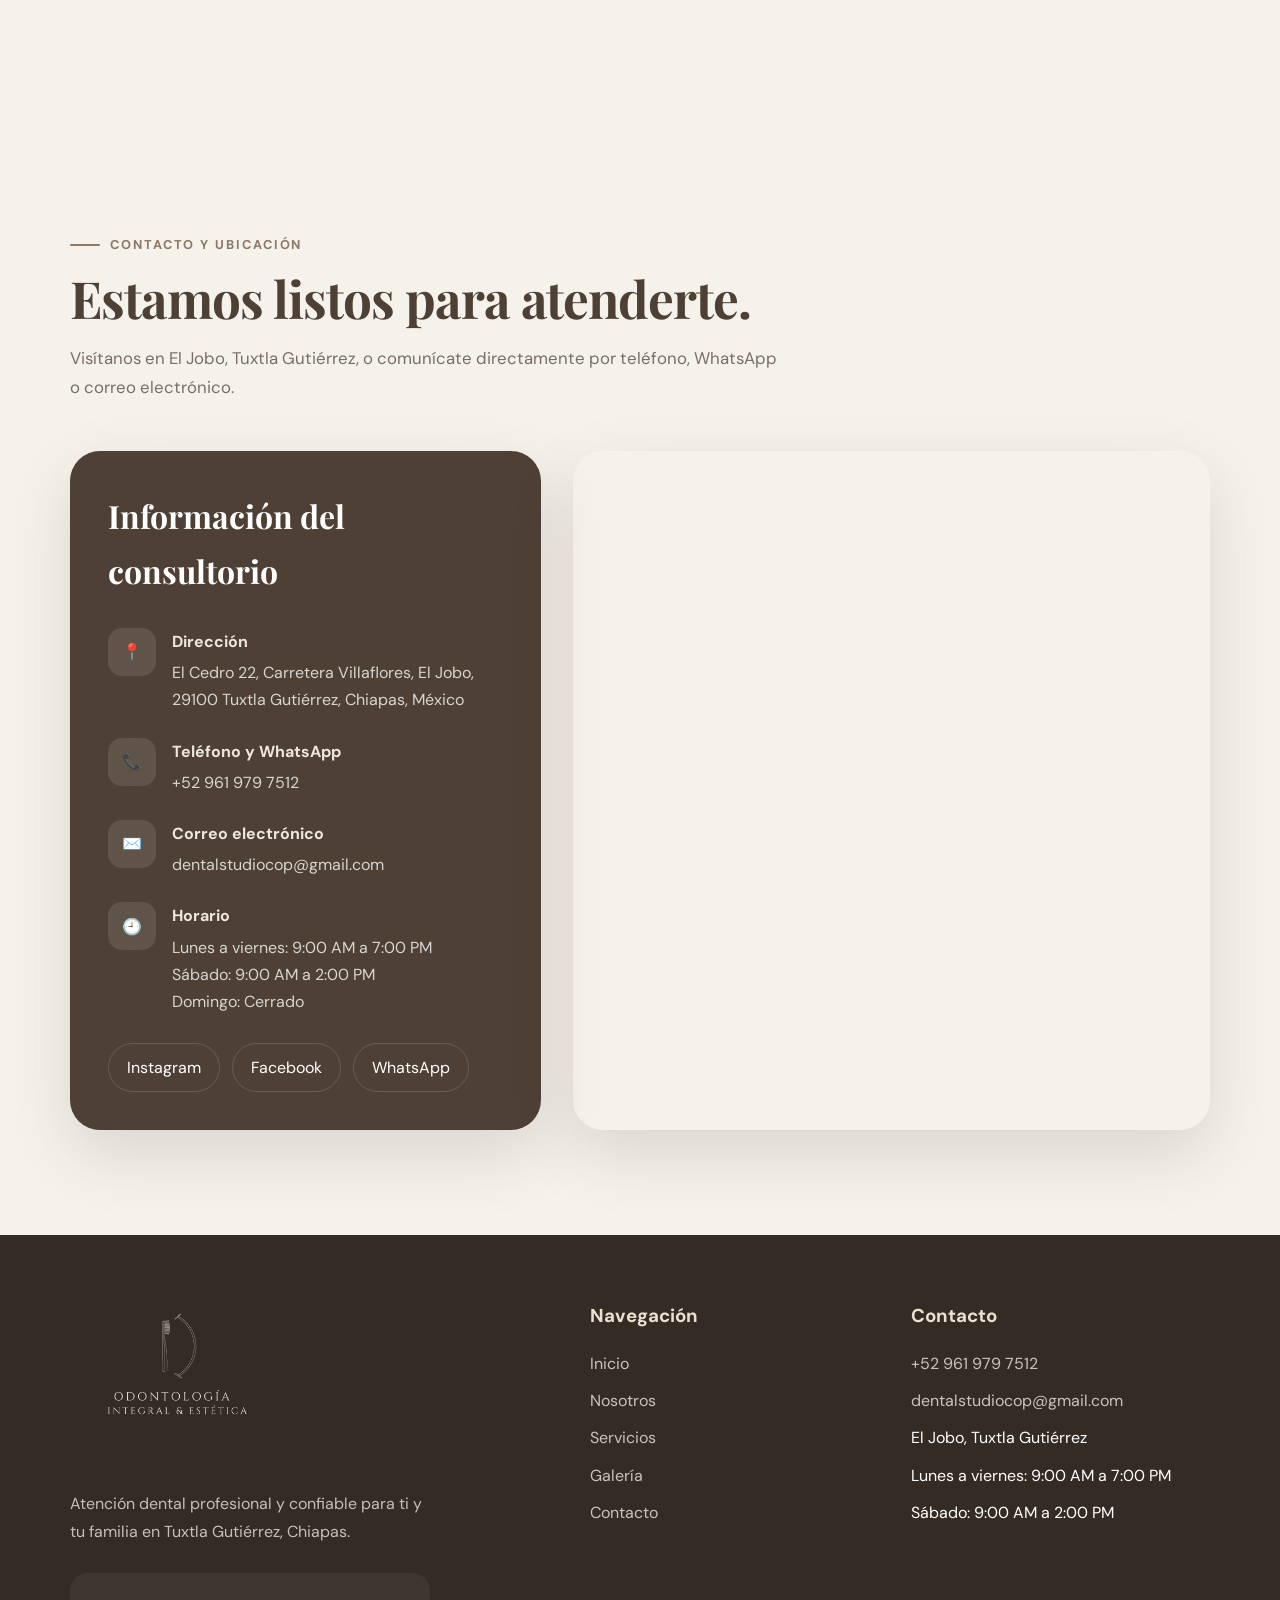
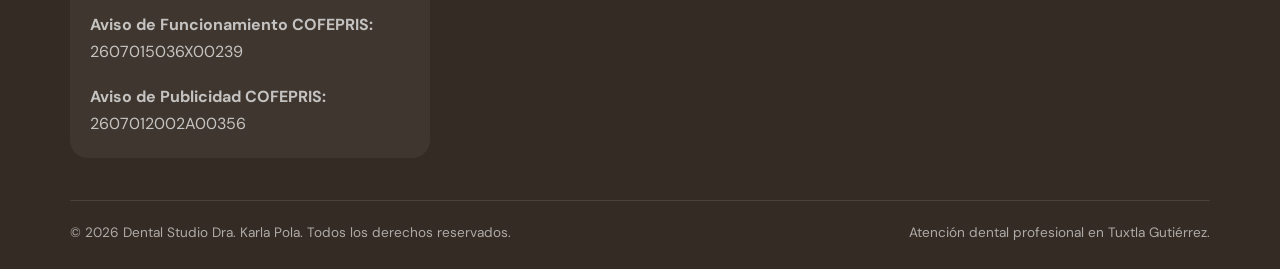
==== commit 4f8372d3: "Update index.html" ====
--- a/index.html
+++ b/index.html
@@ -68,7 +68,7 @@
 
             <a href="#inicio" class="brand brand-official">
     <img
-        src="logo-dental-studio-v2.png"
+        src="logo-dental-studio-v3.png"
         alt="Dental Studio - Dra. Karla Pola"
         class="brand-official-image"
     >
--- a/style.css
+++ b/style.css
@@ -2222,7 +2222,157 @@
         width: 190px !important;
     }
 }
-/* Hace que el fondo blanco del logo se mezcle con el fondo de la página */
-.brand-official-image {
-    mix-blend-mode: multiply !important;
-}
+/* ========================================
+   LOGO OFICIAL EN EL FOOTER - TAMAÑO PEQUEÑO
+======================================== */
+
+.footer-brand-logo {
+    display: inline-block;
+    text-decoration: none;
+}
+
+.footer-official-logo {
+    display: block;
+    width: 210px;
+    height: 100px;
+    object-fit: contain;
+    object-position: center;
+    mix-blend-mode: screen;
+}
+/* ========================================
+   TAMAÑO FINAL DEL LOGO DEL FOOTER
+======================================== */
+
+footer .footer-brand {
+    width: auto !important;
+    max-width: 230px !important;
+}
+
+footer .footer-brand-logo {
+    display: inline-block !important;
+    width: 210px !important;
+    max-width: 210px !important;
+    height: auto !important;
+    overflow: visible !important;
+}
+
+footer .footer-brand-logo .footer-official-logo {
+    display: block !important;
+    width: 210px !important;
+    max-width: 210px !important;
+    height: auto !important;
+    object-fit: contain !important;
+    transform: none !important;
+    margin: 0 !important;
+}
+
+@media (max-width: 700px) {
+    footer .footer-brand,
+    footer .footer-brand-logo,
+    footer .footer-brand-logo .footer-official-logo {
+        width: 170px !important;
+        max-width: 170px !important;
+    }
+}
+/* ========================================
+   LOGO DEL FOOTER INTEGRADO AL DISEÑO
+======================================== */
+
+footer .footer-brand-logo {
+    display: inline-flex !important;
+    align-items: center !important;
+    justify-content: center !important;
+    width: 190px !important;
+    height: 120px !important;
+    padding: 14px !important;
+    border-radius: 18px !important;
+    background-color: rgba(255, 255, 255, 0.08) !important;
+    border: 1px solid rgba(255, 255, 255, 0.12) !important;
+    text-decoration: none !important;
+    overflow: hidden !important;
+}
+
+footer .footer-official-logo {
+    display: block !important;
+    width: 100% !important;
+    height: 100% !important;
+    object-fit: contain !important;
+    object-position: center !important;
+    margin: 0 !important;
+    transform: none !important;
+    mix-blend-mode: screen !important;
+    opacity: 0.9;
+}
+
+@media (max-width: 700px) {
+    footer .footer-brand-logo {
+        width: 165px !important;
+        height: 105px !important;
+    }
+}
+/* Logo transparente del footer */
+footer .footer-official-logo {
+    display: block !important;
+    width: 210px !important;
+    max-width: 210px !important;
+    height: auto !important;
+    object-fit: contain !important;
+    filter: invert(1) !important;
+}
+/* ========================================
+   FOOTER LOGO - SHOW FULL IMAGE
+======================================== */
+
+footer .footer-brand {
+    width: auto !important;
+    max-width: 360px !important;
+}
+
+footer .footer-brand-logo {
+    display: block !important;
+    width: 280px !important;
+    max-width: 100% !important;
+    height: auto !important;
+    min-height: 0 !important;
+
+    padding: 0 !important;
+    margin: 0 0 28px 0 !important;
+
+    background: transparent !important;
+    border: none !important;
+    border-radius: 0 !important;
+
+    overflow: visible !important;
+    line-height: 0 !important;
+}
+
+footer .footer-official-logo {
+    display: block !important;
+    width: 280px !important;
+    max-width: 100% !important;
+    height: auto !important;
+    max-height: none !important;
+
+    object-fit: contain !important;
+    object-position: center !important;
+
+    transform: none !important;
+    scale: 1 !important;
+    clip-path: none !important;
+
+    margin: 0 !important;
+    padding: 0 !important;
+
+    background: transparent !important;
+    border: none !important;
+    border-radius: 0 !important;
+
+    filter: invert(1) !important;
+}
+
+@media (max-width: 700px) {
+    footer .footer-brand-logo,
+    footer .footer-official-logo {
+        width: 230px !important;
+    }
+}
